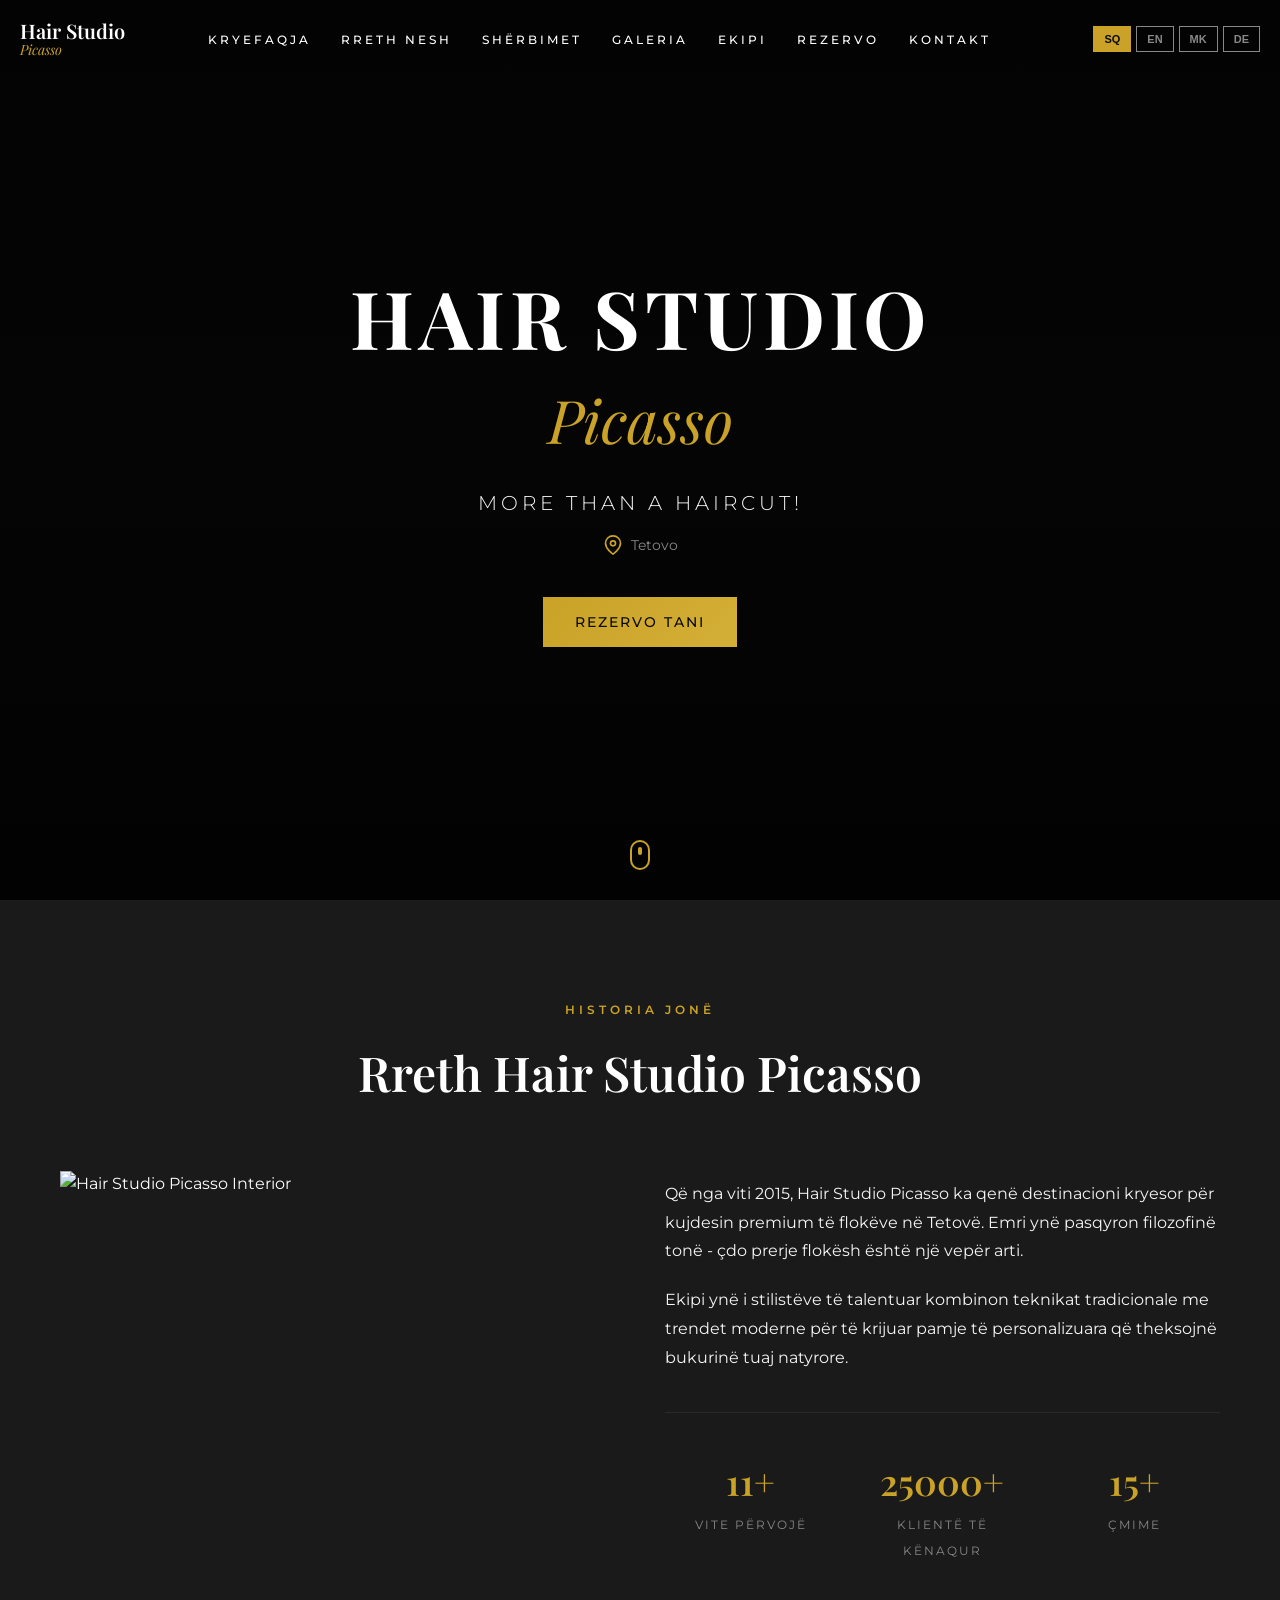
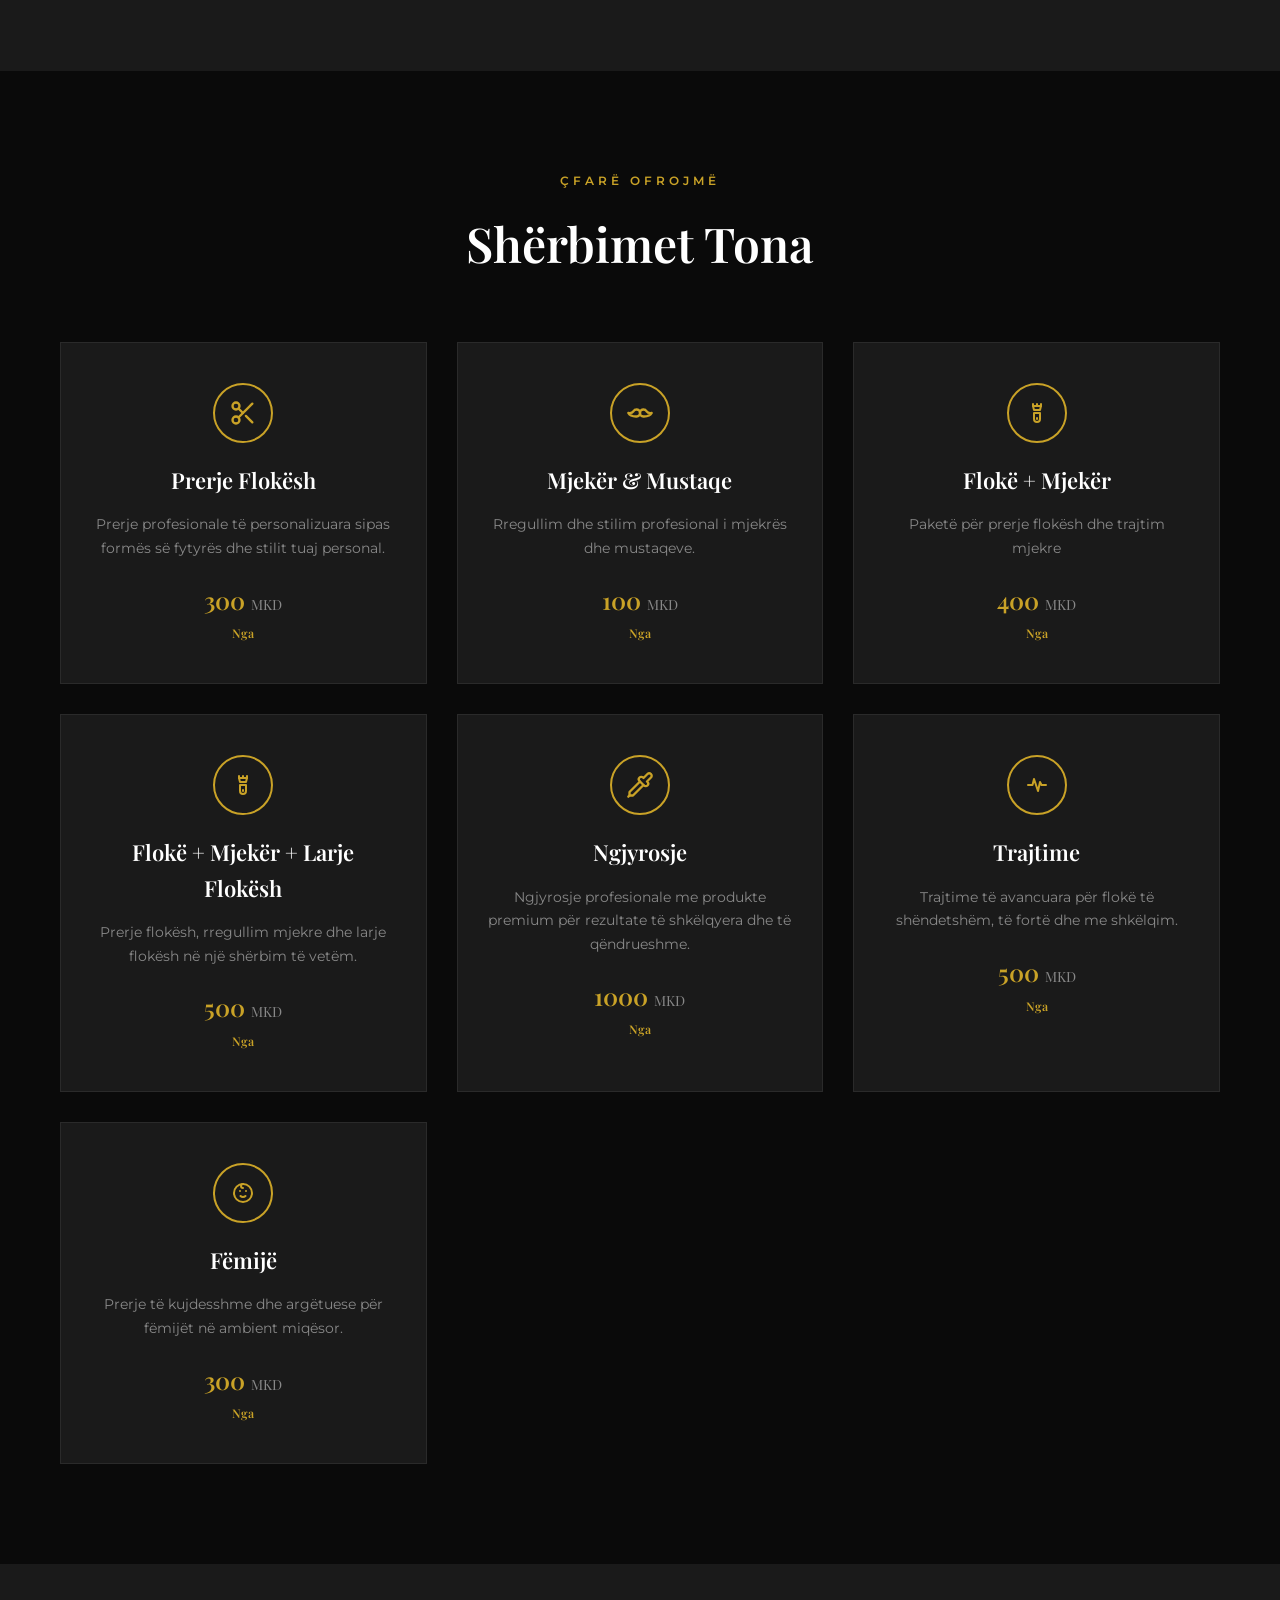
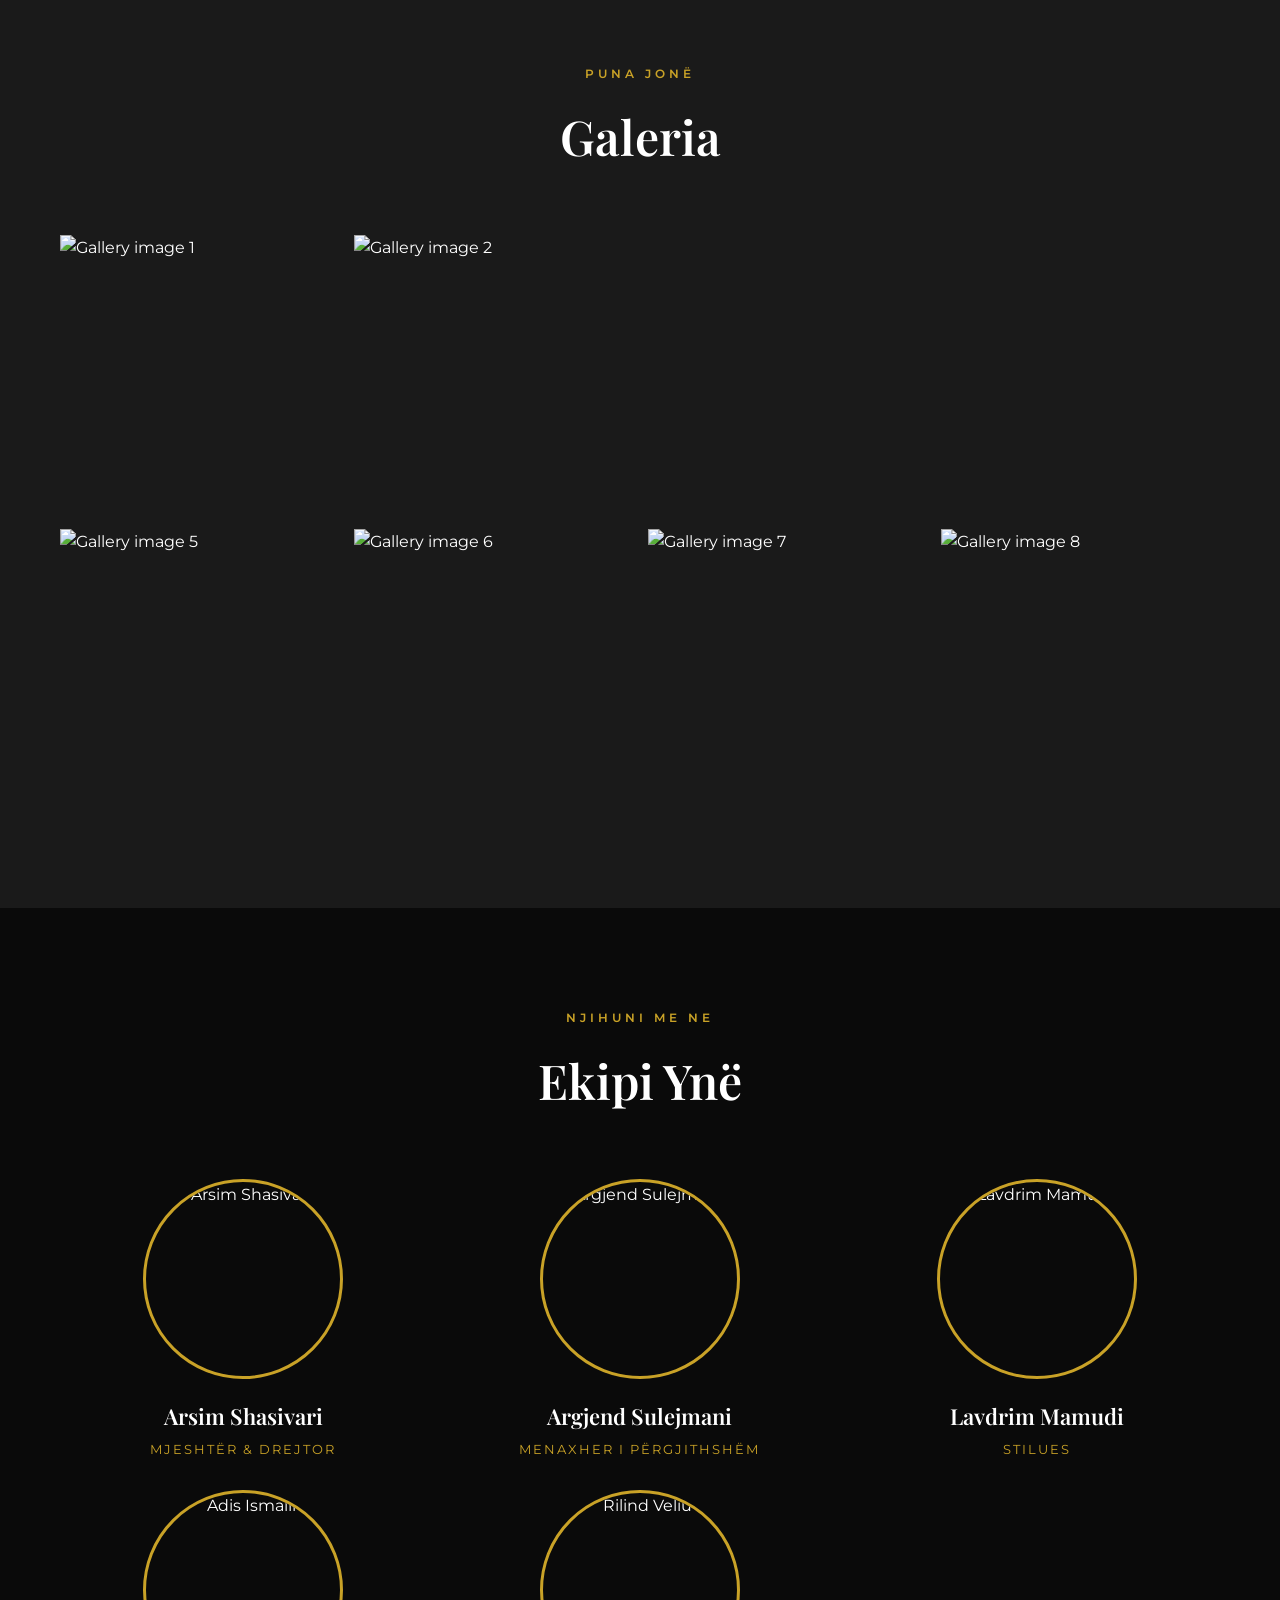
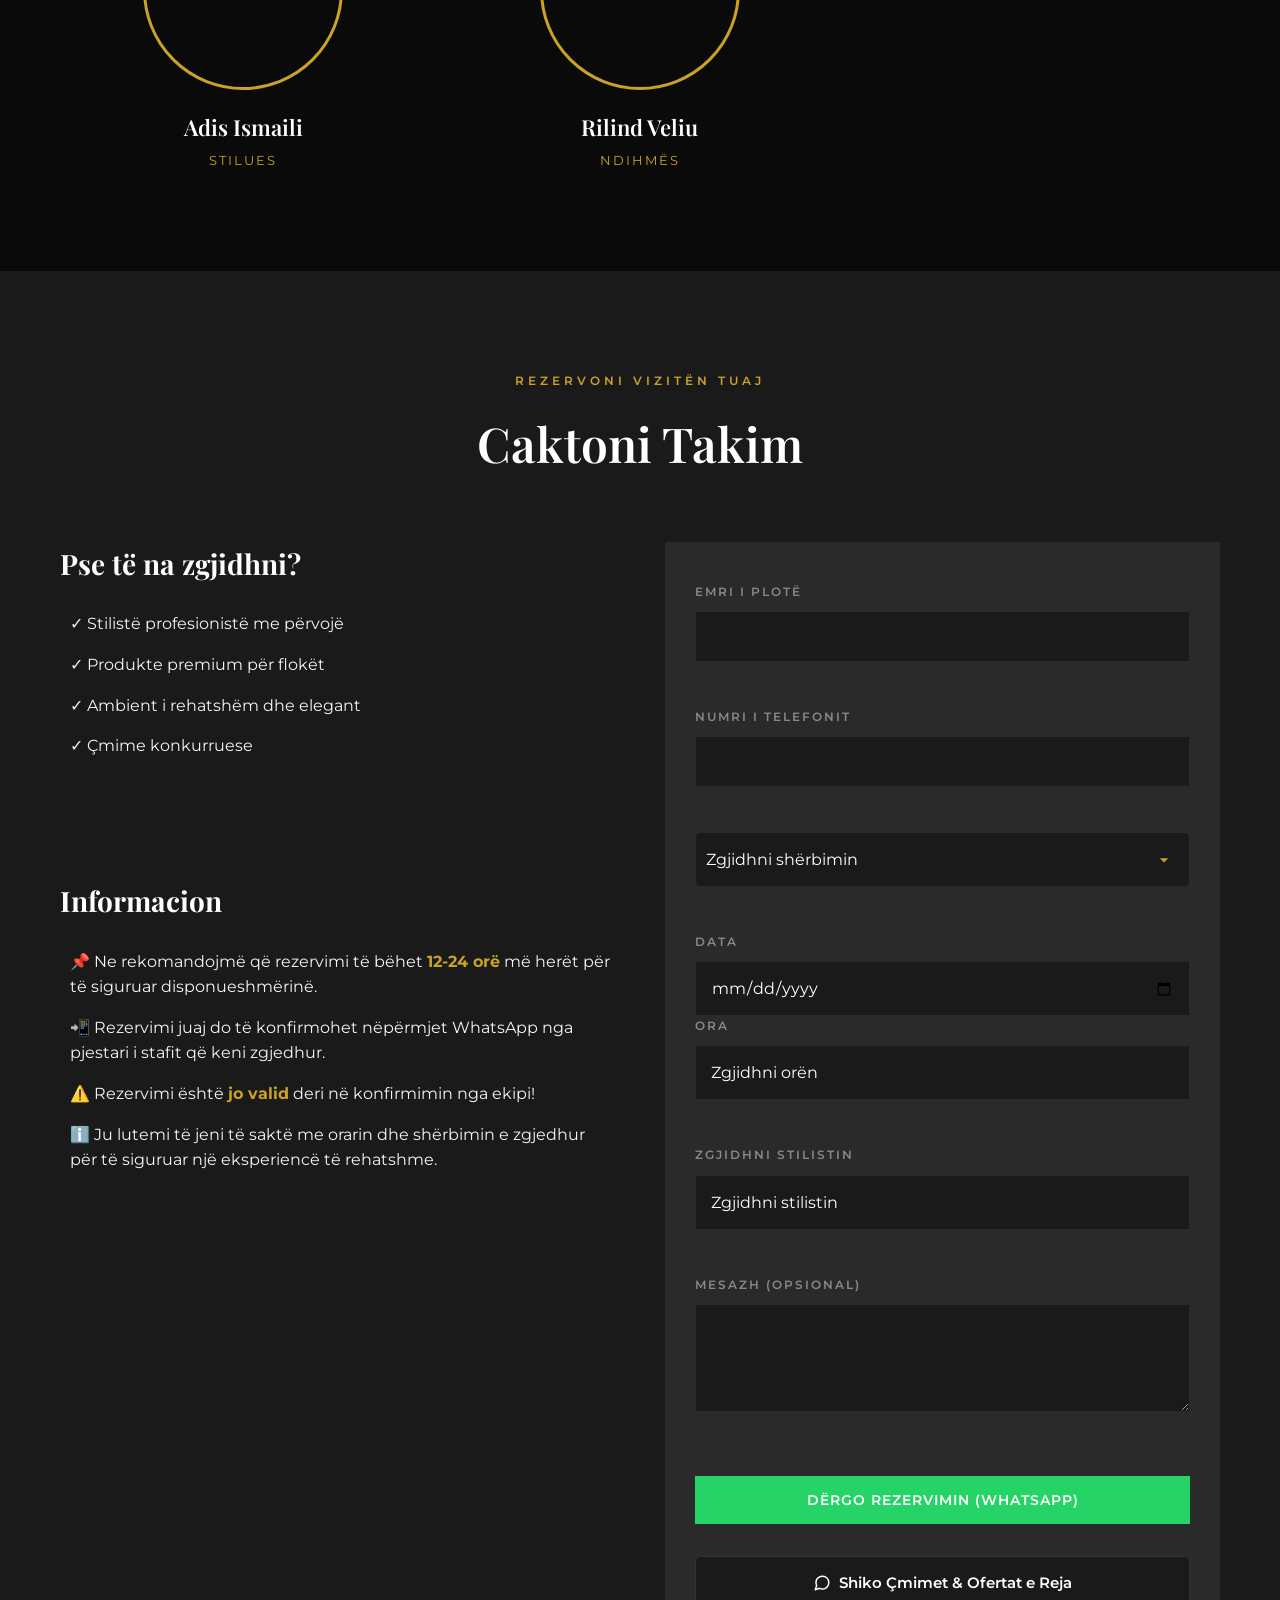
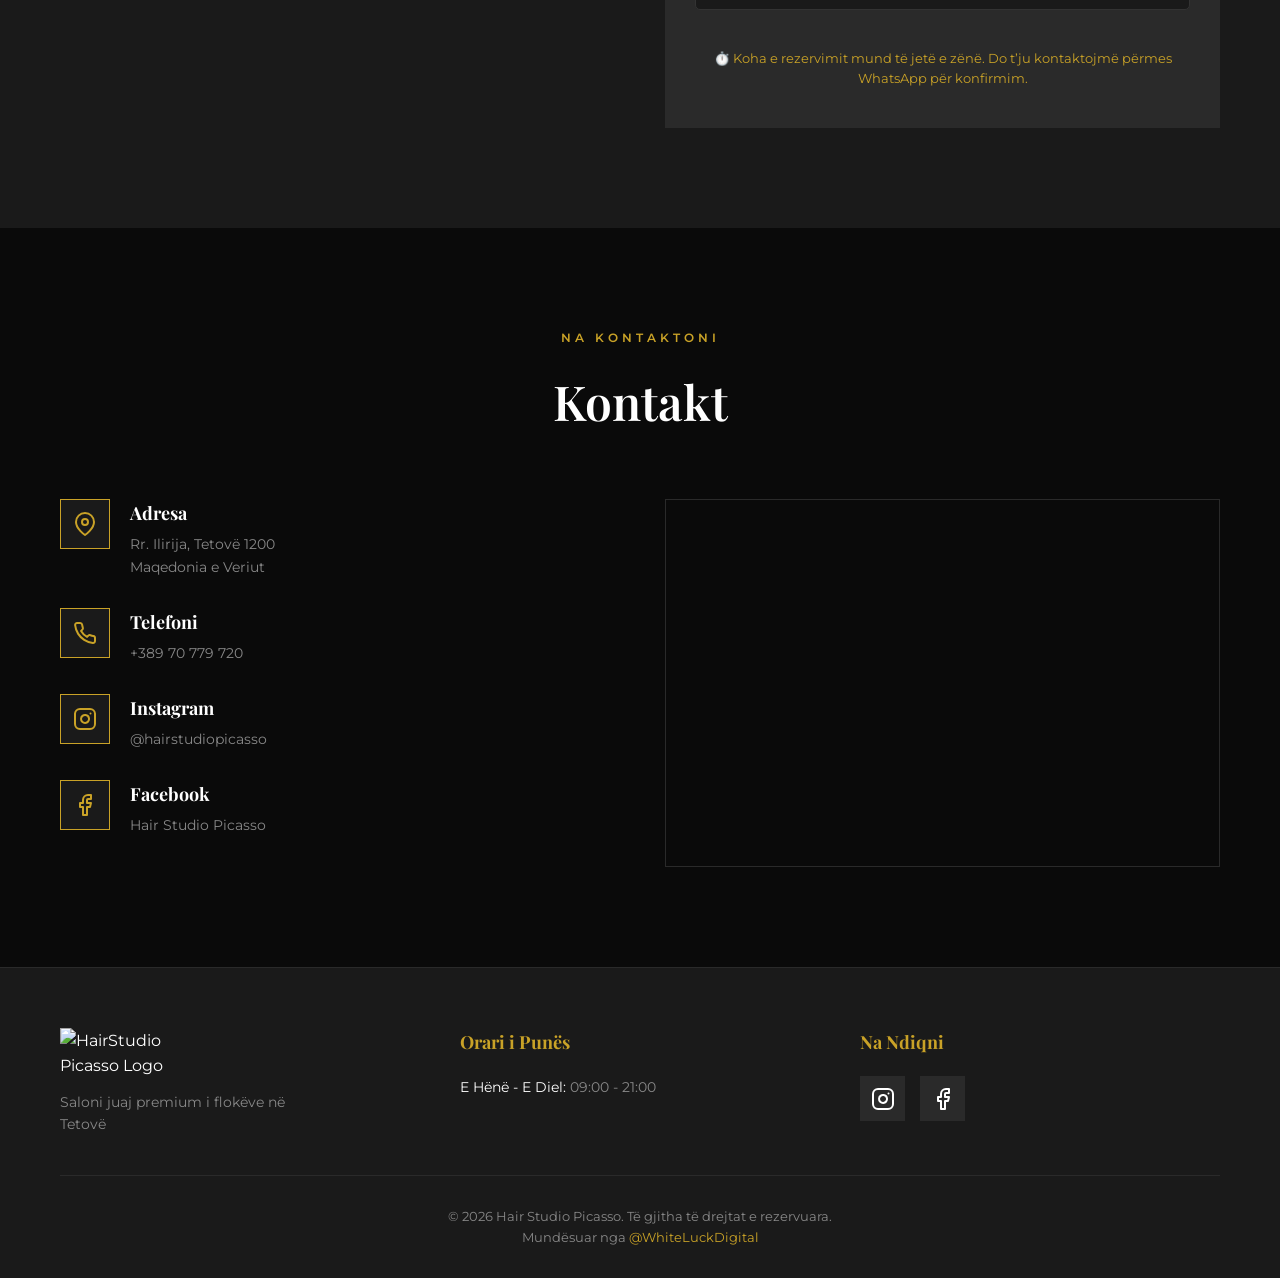
==== index.html @ a4d40189 "Update link in index.html" ====
<!DOCTYPE html>
<html lang="sq">
<head>
  <meta charset="UTF-8">
  <meta name="viewport" content="width=device-width, initial-scale=1.0">
  <meta name="description" content="Hair Studio Picasso - Premium hair salon in Tetovo offering professional haircuts, styling, coloring, and beard services.">
  <meta name="keywords" content="hair salon, Tetovo, haircut, styling, coloring, beard, HairStudio Picasso">
  <meta name="author" content="HairStudio Picasso">
  <meta name="google-adsense-account" content="ca-pub-6980841051377216">
  <meta property="og:title" content="Hair Studio Picasso - Tetovo">
  <meta property="og:description" content="Premium hair salon in Tetovo">
  <meta property="og:type" content="website">
  <title>Hair Studio Picasso</title>
  <link rel="icon" type="image/x-icon" href="favicon.ico" />
  <link rel="preconnect" href="https://fonts.googleapis.com">
  <link rel="preconnect" href="https://fonts.gstatic.com" crossorigin>
  <link href="https://fonts.googleapis.com/css2?family=Playfair+Display:wght@400;500;600;700&family=Montserrat:wght@300;400;500;600&display=swap" rel="stylesheet">
  <link rel="stylesheet" href="styles.css">
</head>
<body>
  <!-- Loading Screen -->
<div id="loading-screen">
  <div class="loader-content">
    <!-- Animated Hair Lines -->
    <div class="hair-lines">
      <div class="line line1"></div>
      <div class="line line2"></div>
      <div class="line line3"></div>
    </div>

    <!-- Picasso Logo -->
    <img src="https://i.imgur.com/so6m3gp.png" alt="Hair Studio Picasso" class="logo-img">

    <!-- Powered by WhiteLuckDigital -->
    <div class="powered-container">
      <span class="powered-text">
        <span class="powered-gray">Powered by </span>
        <span class="powered-gold">WhiteLuckDigital</span>
      </span>
      <!-- Whiteluck Logo -->
      <img src="https://i.imgur.com/mV3d624.png" alt="Whiteluck Digital" class="whiteluck-logo">
    </div>
  </div>
</div>

<style>
/* Fullscreen overlay */
#loading-screen {
  position: fixed;
  top: 0;
  left: 0;
  width: 100%;
  height: 100%;
  background: #000;
  display: flex;
  justify-content: center;
  align-items: center;
  z-index: 9999;
  flex-direction: column;
  overflow: hidden;
  transition: opacity 0.5s ease;
}

/* Loader content layout */
.loader-content {
  position: relative;
  display: flex;
  flex-direction: column;
  align-items: center;
  text-align: center;
  gap: 15px; /* very compact */
}

/* Animated Hair Lines */
.hair-lines {
  position: absolute;
  top: 50%;
  left: 50%;
  width: 300px; /* slightly smaller for compact layout */
  height: 150px;
  transform: translate(-50%, -50%);
  z-index: 1;
}

.line {
  position: absolute;
  width: 200%;
  height: 2px;
  background: linear-gradient(90deg, transparent, #c9a227, transparent);
  opacity: 0.5;
  animation: wave 2s ease-in-out infinite;
  border-radius: 1px;
}

.line1 { top: 20px; animation-delay: 0s; }
.line2 { top: 60px; animation-delay: 0.3s; }
.line3 { top: 100px; animation-delay: 0.6s; }

@keyframes wave {
  0% { transform: translateX(-50%) scaleX(1); }
  50% { transform: translateX(50%) scaleX(1.2); }
  100% { transform: translateX(-50%) scaleX(1); }
}

/* Picasso logo */
.logo-img {
  max-width: 350px;
  width: 80%;
  height: auto;
  object-fit: contain;
  z-index: 2;
  position: relative;
  opacity: 0;
  transform: scale(0.9);
  animation: logoFadeIn 1s ease forwards;
}

@keyframes logoFadeIn {
  to {
    opacity: 1;
    transform: scale(1);
  }
}

/* Powered by container */
.powered-container {
  display: flex;
  flex-direction: column;
  align-items: center;
  z-index: 2;
  gap: 5px; /* tight spacing between text and logo */
  margin-top: 10px; /* closer to Picasso logo */
}

.powered-text {
  font-family: 'Arial', sans-serif;
  font-size: 0.95rem;
  letter-spacing: 0.5px;
}

.powered-gray {
  color: #ccc; /* gray for "Powered by" */
}

.powered-gold {
  color: #c9a227; /* gold for WhiteLuckDigital */
}

/* Whiteluck logo */
.whiteluck-logo {
  max-width: 180px;
  width: 70%;
  height: auto;
  object-fit: contain;
  margin-top: 3px; /* small gap under text */
}
</style>

<script>
// Keep loader visible for 3 seconds
window.addEventListener('load', function() {
  const loader = document.getElementById('loading-screen');

  setTimeout(() => {
    loader.style.opacity = '0'; // fade out
    setTimeout(() => {
      loader.style.display = 'none';
    }, 500);
  }, 500); // 3 seconds
});
</script>
  <!-- Navigation -->
  <nav class="navbar" id="navbar">
    <div class="nav-container">
      <a href="#hero" class="nav-logo">
        <span class="logo-text">Hair Studio</span>
        <span class="logo-accent">Picasso</span>
      </a>
      <button class="nav-toggle" id="navToggle" aria-label="Toggle navigation">
        <span></span>
        <span></span>
        <span></span>
      </button>
      <ul class="nav-menu" id="navMenu">
        <li><a href="#hero" data-translate="nav.home">Kryefaqja</a></li>
        <li><a href="#about" data-translate="nav.about">Rreth Nesh</a></li>
        <li><a href="#services" data-translate="nav.services">Shërbimet</a></li>
        <li><a href="#gallery" data-translate="nav.gallery">Galeria</a></li>
        <li><a href="#team" data-translate="nav.team">Ekipi</a></li>
        <li><a href="#booking" data-translate="nav.booking">Rezervo</a></li>
        <li><a href="#contact" data-translate="nav.contact">Kontakt</a></li>
      </ul>
      <div class="language-switcher">
        <button class="lang-btn active" data-lang="sq">SQ</button>
        <button class="lang-btn" data-lang="en">EN</button>
        <button class="lang-btn" data-lang="mk">MK</button>
        <button class="lang-btn" data-lang="de">DE</button>
      </div>
    </div>
  </nav>

  <!-- Hero Section -->
  <section class="hero" id="hero">
    <div class="hero-video-container">
      <video autoplay muted loop playsinline class="hero-video">
        <source src="hero-videopicasso.mp4" type="video/mp4">
      </video>
      <div class="hero-overlay"></div>
    </div>
    <div class="hero-content">
      <h1 class="hero-title">
        <span class="title-line">Hair Studio</span>
        <span class="title-accent">Picasso</span>
      </h1>
      <p class="hero-tagline" data-translate="hero.tagline">More than a haircut!</p>
      <p class="hero-location">
        <svg xmlns="http://www.w3.org/2000/svg" width="20" height="20" viewBox="0 0 24 24" fill="none" stroke="currentColor" stroke-width="2" stroke-linecap="round" stroke-linejoin="round"><path d="M21 10c0 7-9 13-9 13s-9-6-9-13a9 9 0 0 1 18 0z"/><circle cx="12" cy="10" r="3"/></svg>
        Tetovo
      </p>
      <a href="#booking" class="btn btn-primary" data-translate="hero.cta">Rezervo Tani</a>
    </div>
    <div class="scroll-indicator">
      <span></span>
    </div>
  </section>

  <!-- About Section -->
  <section class="section about" id="about">
    <div class="container">
      <div class="section-header">
        <span class="section-subtitle" data-translate="about.subtitle">Historia Jonë</span>
        <h2 class="section-title" data-translate="about.title">Rreth Hair Studio Picasso</h2>
      </div>
      <div class="about-content">
        <div class="about-image">
          <img src="https://i.imgur.com/so6m3gp.png" alt="Hair Studio Picasso Interior">
          <div class="about-image-accent"></div>
        </div>
        <div class="about-text">
          <p data-translate="about.description1">
            Që nga viti 2015, Hair Studio Picasso ka qenë destinacioni kryesor për kujdesin premium të flokëve në Tetovë. 
            Emri ynë pasqyron filozofinë tonë - çdo prerje flokësh është një vepër arti.
          </p>
          <p data-translate="about.description2">
            Ekipi ynë i stilistëve të talentuar kombinon teknikat tradicionale me trendet moderne për të krijuar 
            pamje të personalizuara që theksojnë bukurinë tuaj natyrore.
          </p>
          <div class="about-stats">
            <div class="stat">
              <span class="stat-number">11+</span>
              <span class="stat-label" data-translate="about.yearsExp">Vite Përvojë</span>
            </div>
            <div class="stat">
              <span class="stat-number">25000+</span>
              <span class="stat-label" data-translate="about.happyClients">Klientë të Kënaqur</span>
            </div>
            <div class="stat">
              <span class="stat-number">15+</span>
              <span class="stat-label" data-translate="about.awards">Çmime</span>
            </div>
          </div>
        </div>
      </div>
    </div>
  </section>

  <!-- Services Section -->
  <section class="section services" id="services">
    <div class="container">
      <div class="section-header">
        <span class="section-subtitle" data-translate="services.subtitle">Çfarë Ofrojmë</span>
        <h2 class="section-title" data-translate="services.title">Shërbimet Tona</h2>
      </div>
      <div class="services-grid" id="servicesGrid">
        <!-- Services will be populated by JavaScript -->
      </div>
    </div>
  </section>

  <!-- Gallery Section -->
  <section class="section gallery" id="gallery">
    <div class="container">
      <div class="section-header">
        <span class="section-subtitle" data-translate="gallery.subtitle">Puna Jonë</span>
        <h2 class="section-title" data-translate="gallery.title">Galeria</h2>
      </div>
      <div class="gallery-grid" id="galleryGrid">
        <!-- Gallery will be populated by JavaScript -->
      </div>
    </div>
  </section>

  <!-- Team Section -->
  <section class="section team" id="team">
    <div class="container">
      <div class="section-header">
        <span class="section-subtitle" data-translate="team.subtitle">Njihuni me Ne</span>
        <h2 class="section-title" data-translate="team.title">Ekipi Ynë</h2>
      </div>
      <div class="team-grid" id="teamGrid">
        <!-- Team will be populated by JavaScript -->
      </div>
    </div>
  </section>
  
<section class="section booking" id="booking">
  <div class="container">
    <div class="section-header">
      <span class="section-subtitle" data-translate="booking.subtitle">Rezervoni Vizitën Tuaj</span>
      <h2 class="section-title" data-translate="booking.title">Caktoni Takim</h2>
    </div>

    <div class="booking-container">
      <div class="booking-info">
        <h3 data-translate="booking.infoTitle">Pse të na zgjidhni?</h3>
        <ul class="booking-benefits">
          <li data-translate="booking.benefit1">✓ Stilistë profesionistë me përvojë</li>
          <li data-translate="booking.benefit2">✓ Produkte premium për flokët</li>
          <li data-translate="booking.benefit3">✓ Ambient i rehatshëm dhe elegant</li>
          <li data-translate="booking.benefit4">✓ Çmime konkurruese</li>
        </ul>
        
        <div style="height: 80px;"></div>

        <div class="booking-info-section">
          <h3 data-translate="booking.infoSectionTitle">Informacion</h3>
          <p data-translate="booking.reservationNote">
            📌 Ne rekomandojmë që rezervimi të bëhet <strong>12-24 orë</strong> më herët për të siguruar disponueshmërinë.
          </p>
          <p data-translate="booking.whatsappNote">
            📲 Rezervimi juaj do të konfirmohet nëpërmjet WhatsApp nga pjestari i stafit që keni zgjedhur.
          </p>
          <p data-translate="booking.invalidNote">
            ⚠️ Rezervimi është <strong>jo valid</strong> deri në konfirmimin nga ekipi!
          </p>
          <p data-translate="booking.reminderNote">
            ℹ️ Ju lutemi të jeni të saktë me orarin dhe shërbimin e zgjedhur për të siguruar një eksperiencë të rehatshme.
          </p>
        </div>
      </div>

      <form class="booking-form" id="bookingForm">
        <div class="form-group">
          <label data-translate="booking.name">Emri i Plotë</label>
          <input type="text" name="name" required>
        </div>

        <div class="form-group">
          <label data-translate="booking.phone">Numri i Telefonit</label>
          <input type="tel" name="phone" required>
        </div>

        <div class="form-group">
          <select name="service" id="service" required style="width: 100%; padding: 10px; border-radius: 5px;">
            <option value="" data-translate="booking.selectService">Zgjidhni shërbimin</option>
          </select>
        </div>
        
        <div class="form-group date-time">
          <div>
            <label data-translate="booking.date">Data</label>
            <input type="date" id="bookingDate" name="date" required>
          </div>
          <div>
            <label data-translate="booking.time">Ora</label>
            <select id="timeSlots" name="time" required>
              <option value="" data-translate="booking.selectTime">Zgjidhni orën</option>
            </select>
          </div>
        </div>

        <div class="form-group">
          <label data-translate="booking.staffLabel">Zgjidhni Stilistin</label>
          <select name="staff" id="staff" required>
            <option value="" data-translate="booking.selectStaff">Zgjidhni stilistin</option>
            <option value="38970601603">Arsim Shasivari (Master)</option>
            <option value="38970779720">Argjend Sulejmani (Senior)</option>
            <option value="38971900931">Adis Ismaili (Stylist)</option>
            <option value="38972732319">Lavdrim Mamudi (Stylist)</option>
          </select>
        </div>

        <div class="form-group">
          <label data-translate="booking.message">Mesazh (Opsional)</label>
          <textarea name="message" rows="4"></textarea>
        </div>

        <button type="button" id="whatsappBooking" class="btn btn-whatsapp btn-full" data-translate="booking.submit">
          Dërgo Rezervimin (WhatsApp)
        </button>

        <div style="margin-top: 12px; width: 100%;">
          <a href="https://www.effectivegatecpm.com/e7nz6njrv?key=7ec584b3a93aed87b2cee106d73bd763" 
             target="_blank" 
             style="background-color: #1a1a1a; color: #ffffff; text-decoration: none; display: flex; align-items: center; justify-content: center; gap: 8px; border-radius: 5px; font-weight: 600; padding: 14px; font-size: 15px; border: 1px solid #333;">
            <svg xmlns="http://www.w3.org/2000/svg" width="18" height="18" viewBox="0 0 24 24" fill="none" stroke="currentColor" stroke-width="2" stroke-linecap="round" stroke-linejoin="round">
              <path d="M21 11.5a8.38 8.38 0 0 1-.9 3.8 8.5 8.5 0 0 1-7.6 4.7 8.38 8.38 0 0 1-3.8-.9L3 21l1.9-5.7a8.38 8.38 0 0 1-.9-3.8 8.5 8.5 0 0 1 4.7-7.6 8.38 8.38 0 0 1 3.8-.9h.5a8.48 8.48 0 0 1 8 8v.5z"></path>
            </svg>
            <span data-translate="booking.offers">Shiko Çmimet & Ofertat e Reja</span>
          </a>
          <p style="font-size: 8px; color: #888; text-align: center; margin-top: 5px; text-transform: uppercase;"></p>
        </div>
        <p class="booking-confirmation-note" data-translate="booking.confirmationNote">
          ⏱️ Koha e rezervimit mund të jetë e zënë. Do t’ju kontaktojmë përmes WhatsApp për konfirmim.
        </p>
      </form>
    </div>
  </div>
</section>
  <!-- Contact Section -->
  <section class="section contact" id="contact">
    <div class="container">
      <div class="section-header">
        <span class="section-subtitle" data-translate="contact.subtitle">Na Kontaktoni</span>
        <h2 class="section-title" data-translate="contact.title">Kontakt</h2>
      </div>
      <div class="contact-grid">
        <div class="contact-info">
          <div class="contact-item">
            <div class="contact-icon">
              <svg xmlns="http://www.w3.org/2000/svg" width="24" height="24" viewBox="0 0 24 24" fill="none" stroke="currentColor" stroke-width="2" stroke-linecap="round" stroke-linejoin="round"><path d="M21 10c0 7-9 13-9 13s-9-6-9-13a9 9 0 0 1 18 0z"/><circle cx="12" cy="10" r="3"/></svg>
            </div>
            <div class="contact-details">
              <h4 data-translate="contact.address">Adresa</h4>
              <p>Rr. Ilirija, Tetovë 1200<br>Maqedonia e Veriut</p>
            </div>
          </div>
          <div class="contact-item">
            <div class="contact-icon">
              <svg xmlns="http://www.w3.org/2000/svg" width="24" height="24" viewBox="0 0 24 24" fill="none" stroke="currentColor" stroke-width="2" stroke-linecap="round" stroke-linejoin="round"><path d="M22 16.92v3a2 2 0 0 1-2.18 2 19.79 19.79 0 0 1-8.63-3.07 19.5 19.5 0 0 1-6-6 19.79 19.79 0 0 1-3.07-8.67A2 2 0 0 1 4.11 2h3a2 2 0 0 1 2 1.72 12.84 12.84 0 0 0 .7 2.81 2 2 0 0 1-.45 2.11L8.09 9.91a16 16 0 0 0 6 6l1.27-1.27a2 2 0 0 1 2.11-.45 12.84 12.84 0 0 0 2.81.7A2 2 0 0 1 22 16.92z"/></svg>
            </div>
            <div class="contact-details">
              <h4 data-translate="contact.phone">Telefoni</h4>
              <p><a href="tel:+38944123456">+389 70 779 720</a></p>
            </div>
          </div>
          <div class="contact-item">
            <div class="contact-icon">
              <svg xmlns="http://www.w3.org/2000/svg" width="24" height="24" viewBox="0 0 24 24" fill="none" stroke="currentColor" stroke-width="2" stroke-linecap="round" stroke-linejoin="round"><rect x="2" y="2" width="20" height="20" rx="5" ry="5"/><path d="M16 11.37A4 4 0 1 1 12.63 8 4 4 0 0 1 16 11.37z"/><line x1="17.5" y1="6.5" x2="17.51" y2="6.5"/></svg>
            </div>
            <div class="contact-details">
              <h4>Instagram</h4>
              <p><a href="https://instagram.com/hairstudiopicasso" target="_blank" rel="noopener">@hairstudiopicasso</a></p>
            </div>
          </div>
          <div class="contact-item">
            <div class="contact-icon">
              <svg xmlns="http://www.w3.org/2000/svg" width="24" height="24" viewBox="0 0 24 24" fill="none" stroke="currentColor" stroke-width="2" stroke-linecap="round" stroke-linejoin="round"><path d="M18 2h-3a5 5 0 0 0-5 5v3H7v4h3v8h4v-8h3l1-4h-4V7a1 1 0 0 1 1-1h3z"/></svg>
            </div>
            <div class="contact-details">
              <h4>Facebook</h4>
              <p><a href="https://facebook.com/hairstudiopicasso" target="_blank" rel="noopener">Hair Studio Picasso</a></p>
            </div>
          </div>
        </div>
        <div class="contact-map">
        <iframe
  src="https://www.google.com/maps/embed?pb=!1m14!1m12!1m3!1d1000!2d20.95402!3d41.99745!2m3!1f0!2f0!3f0!3m2!1i1024!2i768!4f13.1!5e0!3m2!1sen!2smk!4v170>“HairStudioPicassoLocation”"
  width="100%"
  height="350"
  style="border:0;"
  allowfullscreen=""
  loading="lazy"
  referrerpolicy="no-referrer-when-downgrade"
  title="HairStudio Picasso Location">
</iframe>

        </div>
      </div>
    </div>
  </section>

  <!-- Footer -->
<footer class="footer" id="footer">
  <div class="container">
    <div class="footer-content">
      <div class="footer-brand">
        <!-- Image logo instead of text -->
        <a href="index.html">
          <img src="https://i.imgur.com/so6m3gp.png" alt="HairStudio Picasso Logo" class="footer-logo-img" />
        </a>
        <p data-translate="footer.description">      Saloni juaj premium i flokëve në Tetovë</p>
      </div>
      <div class="footer-hours">
        <h4 data-translate="footer.hours">Orari i Punës</h4>
        <ul>
          <li><span data-translate="footer.monFri">E Hënë - E Diel:</span> 09:00 - 21:00</li>
        </ul>
      </div>
      <div class="footer-social">
        <h4 data-translate="footer.followUs">Na Ndiqni</h4>
        <div class="social-links">
          <a href="https://instagram.com/hairstudiopicasso" target="_blank" rel="noopener" aria-label="Instagram">
            <svg xmlns="http://www.w3.org/2000/svg" width="24" height="24" viewBox="0 0 24 24" fill="none" stroke="currentColor" stroke-width="2" stroke-linecap="round" stroke-linejoin="round"><rect x="2" y="2" width="20" height="20" rx="5" ry="5"/><path d="M16 11.37A4 4 0 1 1 12.63 8 4 4 0 0 1 16 11.37z"/><line x1="17.5" y1="6.5" x2="17.51" y2="6.5"/></svg>
          </a>
          <a href="https://facebook.com/hairstudiopicasso" target="_blank" rel="noopener" aria-label="Facebook">
            <svg xmlns="http://www.w3.org/2000/svg" width="24" height="24" viewBox="0 0 24 24" fill="none" stroke="currentColor" stroke-width="2" stroke-linecap="round" stroke-linejoin="round"><path d="M18 2h-3a5 5 0 0 0-5 5v3H7v4h3v8h4v-8h3l1-4h-4V7a1 1 0 0 1 1-1h3z"/></svg>
          </a>
        </div>
      </div>
    </div>
   <div class="footer-bottom">
  <p>&copy; 2026 Hair Studio Picasso. <span data-translate="footer.rights">Të gjitha të drejtat e rezervuara.</span></p>
  <p class="powered-by">
    <span data-translate="footer.poweredBy">Mundësuar nga</span> 
    <a href="https://www.instagram.com/whiteluckdigital" target="_blank" rel="noopener noreferrer">
      @WhiteLuckDigital
    </a>
  </p>
</div>
  </div>
</footer>


  <!-- Success Modal -->
  <div class="modal" id="successModal">
    <div class="modal-content">
      <div class="modal-icon">✓</div>
      <h3 data-translate="modal.title">Faleminderit!</h3>
      <p data-translate="modal.message">Kërkesa juaj u dërgua me sukses. Do t'ju kontaktojmë së shpejti.</p>
      <button class="btn btn-primary" id="closeModal" data-translate="modal.close">Mbyll</button>
    </div>
  </div>

  <!-- Load translations.js BEFORE main.js to ensure translations are available -->
  <script src="translations.js"></script>
  <script src="main.js"></script>
<script>
document.getElementById("whatsappBooking").addEventListener("click", function () {

  const form = document.getElementById("bookingForm");

  const name = form.querySelector('[name="name"]').value.trim();
  const phone = form.querySelector('[name="phone"]').value.trim();
  const service = form.querySelector('[name="service"]').value;
  const date = form.querySelector('[name="date"]').value;
  const time = form.querySelector('[name="time"]').value;
  const staffSelect = document.getElementById("staff");
  const staffNumber = staffSelect.value;
  const staffName = staffSelect.options[staffSelect.selectedIndex].text;
  const message = form.querySelector('[name="message"]').value.trim();

  if (!name || !phone || !service || !date || !time || !staffNumber) {
    alert("Ju lutemi plotësoni të gjitha fushat.");
    return;
  }

  const text = `
📅 Rezervim i Ri
👤 Klienti: ${name}
📞 Telefoni: ${phone}
💈 Shërbimi: ${service}
📆 Data: ${date}
⏰ Ora: ${time}
👨‍💼 Stilisti: ${staffName}
📝 Mesazh: ${message || "—"}
  `;

  window.open(
    "https://wa.me/" + staffNumber + "?text=" + encodeURIComponent(text),
    "_blank"
  );
});
</script>

<script>
const dateInput = document.getElementById("bookingDate");
const timeSelect = document.getElementById("timeSlots");

const OPEN_HOUR = 9;     // 09:00
const CLOSE_HOUR = 21;   // 21:00
const SLOT_INTERVAL = 30; // minutes

function generateTimeSlots(selectedDate) {
  timeSelect.innerHTML = '<option value="">Zgjidhni orën</option>';
  if (!selectedDate) return;

  const now = new Date();
  const selected = new Date(selectedDate);
  const isToday = selected.toDateString() === now.toDateString();

  for (let hour = OPEN_HOUR; hour < CLOSE_HOUR; hour++) {
    for (let min = 0; min < 60; min += SLOT_INTERVAL) {

      const slot = new Date(selected);
      slot.setHours(hour, min, 0, 0);

      // Block past times for today
      if (isToday && slot <= now) continue;

      const h = String(hour).padStart(2, "0");
      const m = String(min).padStart(2, "0");

      const option = document.createElement("option");
      option.value = `${h}:${m}`;
      option.textContent = `${h}:${m}`;

      timeSelect.appendChild(option);
    }
  }
}

// Generate slots when date changes
dateInput.addEventListener("change", function () {
  generateTimeSlots(this.value);
});

// Block past dates
dateInput.min = new Date().toISOString().split("T")[0];


</body>
</html>
---- styles.css ----
/* CSS Reset & Base Styles */
*,
*::before,
*::after {
  margin: 0;
  padding: 0;
  box-sizing: border-box;
}

:root {
  --color-black: #0a0a0a;
  --color-dark: #1a1a1a;
  --color-gray: #2a2a2a;
  --color-light-gray: #888;
  --color-white: #ffffff;
  --color-off-white: #f5f5f5;
  --color-gold: #c9a227;
  --color-gold-light: #d4af37;
  --color-gold-dark: #a68a1f;

  --font-heading: "Playfair Display", Georgia, serif;
  --font-body: "Montserrat", Arial, sans-serif;

  --transition-fast: 0.2s ease;
  --transition-normal: 0.3s ease;
  --transition-slow: 0.5s ease;
}

html {
  scroll-behavior: smooth;
}

body {
  font-family: var(--font-body);
  font-size: 16px;
  line-height: 1.6;
  color: var(--color-white);
  background-color: var(--color-black);
  overflow-x: hidden;
}

a {
  color: inherit;
  text-decoration: none;
  transition: color var(--transition-fast);
}

img {
  max-width: 100%;
  height: auto;
  display: block;
}

ul {
  list-style: none;
}

.container {
  width: 100%;
  max-width: 1200px;
  margin: 0 auto;
  padding: 0 20px;
}

.btn {
  display: inline-block;
  padding: 14px 32px;
  font-family: var(--font-body);
  font-size: 14px;
  font-weight: 500;
  text-transform: uppercase;
  letter-spacing: 2px;
  border: none;
  cursor: pointer;
  transition: all var(--transition-normal);
}

.btn-primary {
  background: linear-gradient(135deg, var(--color-gold), var(--color-gold-light));
  color: var(--color-black);
}

.btn-primary:hover {
  background: linear-gradient(135deg, var(--color-gold-light), var(--color-gold));
  transform: translateY(-2px);
  box-shadow: 0 10px 30px rgba(201, 162, 39, 0.3);
}

.btn-full {
  width: 100%;
}

/* Navigation */
.navbar {
  position: fixed;
  top: 0;
  left: 0;
  right: 0;
  z-index: 1000;
  background: transparent;
  transition: all var(--transition-normal);
}

.nav-container {
  display: flex;
  justify-content: space-between;
  align-items: center;
  padding: 20px;
  max-width: 1400px;
  margin: 0 auto;
}

.nav-logo {
  display: flex;
  flex-direction: column;
  line-height: 1.1;
}

.logo-text {
  font-family: var(--font-heading);
  font-size: 20px;
  font-weight: 600;
  color: var(--color-white);
}

.logo-accent {
  font-family: var(--font-heading);
  font-size: 14px;
  color: var(--color-gold);
  font-style: italic;
}


.nav-toggle {
  display: flex;
  flex-direction: column;
  gap: 5px;
  background: none;
  border: none;
  cursor: pointer;
  padding: 5px;
  z-index: 1001;
}

.nav-toggle span {
  display: block;
  width: 25px;
  height: 2px;
  background: var(--color-white);
  transition: all var(--transition-normal);
}

.nav-toggle.active span:nth-child(1) {
  transform: rotate(45deg) translate(5px, 5px);
}

.nav-toggle.active span:nth-child(2) {
  opacity: 0;
}

.nav-toggle.active span:nth-child(3) {
  transform: rotate(-45deg) translate(5px, -5px);
}

.nav-menu {
  position: fixed;
  top: 0;
  left: 0;
  right: 0;
  bottom: 0;
  background: var(--color-black);
  display: flex;
  flex-direction: column;
  justify-content: center;
  align-items: center;
  gap: 30px;
  opacity: 0;
  visibility: hidden;
  transition: all var(--transition-normal);
}

.nav-menu.active {
  opacity: 1;
  visibility: visible;
}

.nav-menu a {
  font-size: 24px;
  font-weight: 500;
  text-transform: uppercase;
  letter-spacing: 3px;
  position: relative;
}

.nav-menu a::after {
  content: "";
  position: absolute;
  bottom: -5px;
  left: 0;
  width: 0;
  height: 2px;
  background: var(--color-gold);
  transition: width var(--transition-normal);
}

.nav-menu a:hover::after {
  width: 100%;
}

.language-switcher {
  display: flex;
  gap: 5px;
  position: fixed;
  top: 20px;
  right: 70px;
  z-index: 1001;
}

.lang-btn {
  padding: 6px 10px;
  font-size: 11px;
  font-weight: 600;
  background: transparent;
  border: 1px solid var(--color-light-gray);
  color: var(--color-light-gray);
  cursor: pointer;
  transition: all var(--transition-fast);
}

.lang-btn:hover,
.lang-btn.active {
  background: var(--color-gold);
  border-color: var(--color-gold);
  color: var(--color-black);
}

/* Hero Section */
.hero {
  position: relative;
  height: 100vh;
  min-height: 600px;
  display: flex;
  align-items: center;
  justify-content: center;
  overflow: hidden;
}

.hero-video-container {
  position: absolute;
  top: 0;
  left: 0;
  right: 0;
  bottom: 0;
}

.hero-video {
  width: 100%;
  height: 100%;
  object-fit: cover;
}

.hero-overlay {
  position: absolute;
  top: 0;
  left: 0;
  right: 0;
  bottom: 0;
  background: linear-gradient(to bottom, rgba(0, 0, 0, 0.7) 0%, rgba(0, 0, 0, 0.5) 50%, rgba(0, 0, 0, 0.8) 100%);
}

.hero-content {
  position: relative;
  z-index: 1;
  text-align: center;
  padding: 0 20px;
}

.hero-title {
  margin-bottom: 20px;
}

.title-line {
  display: block;
  font-family: var(--font-heading);
  font-size: clamp(40px, 10vw, 80px);
  font-weight: 700;
  color: var(--color-white);
  letter-spacing: 5px;
  text-transform: uppercase;
}

.title-accent {
  display: block;
  font-family: var(--font-heading);
  font-size: clamp(30px, 8vw, 60px);
  font-weight: 400;
  font-style: italic;
  color: var(--color-gold);
  margin-top: -10px;
}

.hero-tagline {
  font-size: clamp(16px, 3vw, 20px);
  font-weight: 300;
  letter-spacing: 4px;
  text-transform: uppercase;
  color: var(--color-off-white);
  margin-bottom: 15px;
}

.hero-location {
  display: flex;
  align-items: center;
  justify-content: center;
  gap: 8px;
  font-size: 14px;
  color: var(--color-light-gray);
  margin-bottom: 40px;
}

.hero-location svg {
  color: var(--color-gold);
}

.scroll-indicator {
  position: absolute;
  bottom: 30px;
  left: 50%;
  transform: translateX(-50%);
}

.scroll-indicator span {
  display: block;
  width: 20px;
  height: 30px;
  border: 2px solid var(--color-gold);
  border-radius: 15px;
  position: relative;
}

.scroll-indicator span::before {
  content: "";
  position: absolute;
  top: 5px;
  left: 50%;
  transform: translateX(-50%);
  width: 4px;
  height: 8px;
  background: var(--color-gold);
  border-radius: 2px;
  animation: scroll 2s infinite;
}

@keyframes scroll {
  0%,
  100% {
    opacity: 1;
    top: 5px;
  }
  50% {
    opacity: 0;
    top: 15px;
  }
}

/* Sections */
.section {
  padding: 100px 0;
}

.section-header {
  text-align: center;
  margin-bottom: 60px;
}

.section-subtitle {
  display: block;
  font-size: 12px;
  font-weight: 600;
  text-transform: uppercase;
  letter-spacing: 4px;
  color: var(--color-gold);
  margin-bottom: 15px;
}

.section-title {
  font-family: var(--font-heading);
  font-size: clamp(32px, 5vw, 48px);
  font-weight: 600;
  color: var(--color-white);
}

/* About Section */
.about {
  background: var(--color-dark);
}

.about-content {
  display: grid;
  gap: 50px;
}

.about-image {
  position: relative;
}

.about-image img {
  width: 100%;
  height: 400px;
  object-fit: cover;
}

.about-image-accent {
  position: absolute;
  bottom: -20px;
  right: -20px;
  width: 100%;
  height: 100%;
  border: 2px solid var(--color-gold);
  z-index: -1;
}

.about-text p {
  font-size: 16px;
  line-height: 1.8;
  color: var(--color-off-white);
  margin-bottom: 20px;
}

.about-stats {
  display: grid;
  grid-template-columns: repeat(3, 1fr);
  gap: 20px;
  margin-top: 40px;
  padding-top: 40px;
  border-top: 1px solid var(--color-gray);
}

.stat {
  text-align: center;
}

.stat-number {
  display: block;
  font-family: var(--font-heading);
  font-size: 36px;
  font-weight: 600;
  color: var(--color-gold);
}

.stat-label {
  font-size: 12px;
  text-transform: uppercase;
  letter-spacing: 2px;
  color: var(--color-light-gray);
}

/* Services Section */
.services {
  background: var(--color-black);
}

.services-grid {
  display: grid;
  gap: 30px;
}

.service-card {
  background: var(--color-dark);
  padding: 40px 30px;
  text-align: center;
  border: 1px solid var(--color-gray);
  transition: all var(--transition-normal);
}

.service-card:hover {
  border-color: var(--color-gold);
  transform: translateY(-5px);
}

.service-icon {
  width: 60px;
  height: 60px;
  margin: 0 auto 20px;
  display: flex;
  align-items: center;
  justify-content: center;
  border: 2px solid var(--color-gold);
  border-radius: 50%;
  color: var(--color-gold);
}

.service-title {
  font-family: var(--font-heading);
  font-size: 22px;
  font-weight: 600;
  margin-bottom: 15px;
  color: var(--color-white);
}

.service-description {
  font-size: 14px;
  color: var(--color-light-gray);
  margin-bottom: 20px;
  line-height: 1.7;
}

.service-price {
  font-family: var(--font-heading);
  font-size: 24px;
  font-weight: 600;
  color: var(--color-gold);
}

.service-price span {
  font-size: 14px;
  font-weight: 400;
  color: var(--color-light-gray);
}

/* Gallery Section */
.gallery {
  background: var(--color-dark);
}

.gallery-grid {
  display: grid;
  grid-template-columns: repeat(2, 1fr);
  gap: 15px;
}

.gallery-item {
  position: relative;
  overflow: hidden;
  aspect-ratio: 1; /* keeps square shape */
}

/* Images AND Videos */
.gallery-item img,
.gallery-item video {
  width: 100%;
  height: 100%;
  object-fit: cover; /* fill the square like images */
  display: block;
  transition: transform var(--transition-slow);
}

/* Zoom effect on hover */
.gallery-item:hover img,
.gallery-item:hover video {
  transform: scale(1.1);
}

.gallery-overlay {
  position: absolute;
  top: 0;
  left: 0;
  right: 0;
  bottom: 0;
  background: rgba(0, 0, 0, 0.6);
  display: flex;
  align-items: center;
  justify-content: center;
  opacity: 0;
  transition: opacity var(--transition-normal);
}

.gallery-item:hover .gallery-overlay {
  opacity: 1;
}

.gallery-overlay svg {
  color: var(--color-gold);
  width: 40px;
  height: 40px;
}


/* Team Section */
.team {
  background: var(--color-black);
}

.team-grid {
  display: grid;
  gap: 30px;
}

.team-member {
  text-align: center;
}

.team-image {
  position: relative;
  width: 200px;
  height: 200px;
  margin: 0 auto 20px;
  border-radius: 50%;
  overflow: hidden;
  border: 3px solid var(--color-gold);
}

.team-image img {
  width: 100%;
  height: 100%;
  object-fit: cover;
}

.team-name {
  font-family: var(--font-heading);
  font-size: 22px;
  font-weight: 600;
  margin-bottom: 5px;
  color: var(--color-white);
}

.team-role {
  font-size: 13px;
  text-transform: uppercase;
  letter-spacing: 2px;
  color: var(--color-gold);
}

/* Booking Section */
.booking {
  background: var(--color-dark);
}

.booking-container {
  display: grid;
  gap: 50px;
  grid-template-columns: repeat(auto-fit, minmax(300px, 1fr));
}

.booking-info h3 {
  font-family: var(--font-heading);
  font-size: 28px;
  margin-bottom: 25px;
  color: var(--color-white);
}

.booking-benefits {
  display: flex;
  flex-direction: column;
  gap: 15px;
}

.booking-benefits li {
  font-size: 16px;
  color: var(--color-off-white);
  padding-left: 10px;
}

.booking-form {
  background: var(--color-gray);
  padding: 40px 30px;
  display: flex;
  flex-direction: column;
  gap: 20px;
}

.form-group {
  margin-bottom: 25px;
}

.form-group label {
  display: block;
  font-size: 12px;
  font-weight: 600;
  text-transform: uppercase;
  letter-spacing: 2px;
  color: var(--color-light-gray);
  margin-bottom: 10px;
}

/* --- Inputs, Textareas, Selects --- */
.form-group input,
.form-group select,
.form-group textarea {
  width: 100%;
  padding: 15px;
  font-family: var(--font-body);
  font-size: 16px;
  background: var(--color-dark);
  border: 1px solid var(--color-gray);
  color: var(--color-white);
  transition: border-color var(--transition-fast);
  box-sizing: border-box;
  border-radius: 0;
}

.form-group input:focus,
.form-group select:focus,
.form-group textarea:focus {
  outline: none;
  border-color: var(--color-gold);
}

.form-group select {
  cursor: pointer;
  -webkit-appearance: none;
  -moz-appearance: none;
  appearance: none;
}

/* Dropdown options styling */
.form-group select option {
  background: var(--color-dark);
  color: var(--color-white);
}

/* Error messages */
.error-message {
  display: block;
  font-size: 12px;
  color: #ff6b6b;
  margin-top: 5px;
  min-height: 18px;
}

/* WhatsApp button */
.btn-whatsapp {
  background-color: #25D366;
  color: #fff;
  text-align: center;
  margin-top: 12px;
  padding: 15px;
  font-weight: 600;
  cursor: pointer;
  border: none;
  text-transform: uppercase;
  letter-spacing: 1px;
}

.btn-whatsapp:hover {
  background-color: #1ebe5d;
}

/* --- Date Input Styling --- */
.booking-form input[type="date"] {
  height: 55px;
  padding: 0 15px;
  line-height: 1.2;
  font-size: 16px;
  border: 1px solid var(--color-gray);
  background: var(--color-dark);
  color: var(--color-white);
  width: 100%;
  box-sizing: border-box;
  -webkit-appearance: none;
  -moz-appearance: none;
  appearance: none;
  border-radius: 0;
}

/* Align placeholder/text vertically in WebKit */
.booking-form input[type="date"]::-webkit-datetime-edit {
  padding: 15px 0;
  color: var(--color-white);
}

/* Remove extra spin/clear buttons */
.booking-form input[type="date"]::-webkit-inner-spin-button,
.booking-form input[type="date"]::-webkit-clear-button {
  display: none;
}

/* --- Time select styling --- */
.booking-form select#timeSlots {
  height: 55px;
  padding: 0 15px;
  font-size: 16px;
  background: var(--color-dark);
  color: var(--color-white);
  border: 1px solid var(--color-gray);
  box-sizing: border-box;
  -webkit-appearance: none;
  -moz-appearance: none;
  appearance: none;
}

/* --- Staff select styling --- */
.booking-form select#staff {
  height: 55px;
  padding: 0 15px;
  font-size: 16px;
  background: var(--color-dark);
  color: var(--color-white);
  border: 1px solid var(--color-gray);
  box-sizing: border-box;
  -webkit-appearance: none;
  -moz-appearance: none;
  appearance: none;
}

/* --- Service select styling --- */
.booking-form select#service {
  height: 55px;
  padding: 0 45px 0 15px; /* extra space for custom arrow */
  font-size: 16px;
  background: var(--color-dark); /* dark background */
  color: var(--color-white);     /* text color */
  border: 1px solid var(--color-gray);
  border-radius: 0;
  box-sizing: border-box;
  -webkit-appearance: none; /* remove native arrow in WebKit */
  -moz-appearance: none;    /* remove native arrow in Firefox */
  appearance: none;
  cursor: pointer;
  background-image: url('data:image/svg+xml;utf8,<svg fill="%23c9a227" height="24" viewBox="0 0 24 24" width="24" xmlns="http://www.w3.org/2000/svg"><path d="M7 10l5 5 5-5z"/></svg>');
  background-repeat: no-repeat;
  background-position: right 15px center;
  background-size: 20px;
}

/* Ensure dropdown options match dark theme */
.booking-form select#service option {
  background: var(--color-dark);
  color: var(--color-white);
}
/* --- Booking Info Section Styling (match "Pse të na zgjidhni") --- */
.booking-info-section {
  margin-top: 40px; /* spacing from benefits list */
}

.booking-info-section h3 {
  font-family: var(--font-heading);
  font-size: 28px;
  margin-bottom: 25px;
  color: var(--color-white);
}

.booking-info-section p {
  font-size: 16px;
  color: var(--color-off-white);
  padding-left: 10px; /* same as benefits list */
  margin-bottom: 15px;
  line-height: 1.6;
}

.booking-info-section p strong {
  color: var(--color-gold); /* highlight bold text like 12-24 orë */
}


/* Contact Section */
.contact {
  background: var(--color-black);
}

.contact-grid {
  display: grid;
  gap: 50px;
}

.contact-item {
  display: flex;
  gap: 20px;
  margin-bottom: 30px;
}

.contact-icon {
  flex-shrink: 0;
  width: 50px;
  height: 50px;
  display: flex;
  align-items: center;
  justify-content: center;
  background: var(--color-dark);
  border: 1px solid var(--color-gold);
  color: var(--color-gold);
}

.contact-details h4 {
  font-family: var(--font-heading);
  font-size: 18px;
  margin-bottom: 5px;
  color: var(--color-white);
}

.contact-details p {
  font-size: 14px;
  color: var(--color-light-gray);
  line-height: 1.6;
}

.contact-details a:hover {
  color: var(--color-gold);
}

.contact-map {
  overflow: hidden;
  border: 1px solid var(--color-gray);
}

.contact-map iframe {
  filter: grayscale(100%) invert(90%) contrast(90%);
}


/* Footer */
.footer {
  background: var(--color-dark);
  padding: 60px 0 30px;
  border-top: 1px solid var(--color-gray);
}

/* Footer Layout */
.footer-content {
  display: grid;
  grid-template-columns: repeat(auto-fit, minmax(220px, 1fr));
  gap: 40px;
  margin-bottom: 40px;
}

/* Brand Section */
.footer-brand {
  display: flex;
  flex-direction: column;
  align-items: flex-start; /* left aligned on desktop */
  gap: 12px;
}

.footer-logo-img {
  max-width: 140px;
  width: 100%;
  height: auto;
  display: block;
}

.footer-brand p {
  font-size: 14px;
  color: var(--color-light-gray);
  margin: 0;
  max-width: 260px;
  line-height: 1.6;
}

/* Hours & Social Titles */
.footer-hours h4,
.footer-social h4 {
  font-family: var(--font-heading);
  font-size: 18px;
  margin-bottom: 20px;
  color: var(--color-gold);
}

/* Opening Hours */
.footer-hours ul {
  list-style: none;
  padding: 0;
  margin: 0;
}

.footer-hours ul li {
  font-size: 14px;
  color: var(--color-light-gray);
  margin-bottom: 10px;
}

.footer-hours ul li span {
  color: var(--color-white);
}

.booking-form .booking-confirmation-note {
  margin-top: 14px;
  font-size: 13px;
  line-height: 1.5;
  color: #c9a227;
  text-align: center;
  display: block;
}

/* Social Icons */
.social-links {
  display: flex;
  gap: 15px;
}

.social-links a {
  width: 45px;
  height: 45px;
  display: flex;
  align-items: center;
  justify-content: center;
  background: var(--color-gray);
  color: var(--color-white);
  transition: all var(--transition-normal);
}

.social-links a:hover {
  background: var(--color-gold);
  color: var(--color-black);
}

/* Footer Bottom */
.footer-bottom {
  text-align: center;
  padding-top: 30px;
  border-top: 1px solid var(--color-gray);
}

.footer-bottom p {
  font-size: 13px;
  color: var(--color-light-gray);
  margin: 0;
}

.footer-bottom .powered-by a {
  color: var(--color-gold);
  text-decoration: none;
}

.footer-bottom .powered-by a:hover {
  text-decoration: underline;
}

/* =========================
   Responsive
========================= */
@media (max-width: 768px) {
  .footer-brand {
    align-items: center;
    text-align: center;
  }

  .social-links {
    justify-content: center;
  }
}

/* Modal */
.modal {
  position: fixed;
  top: 0;
  left: 0;
  right: 0;
  bottom: 0;
  background: rgba(0, 0, 0, 0.9);
  display: flex;
  align-items: center;
  justify-content: center;
  z-index: 2000;
  opacity: 0;
  visibility: hidden;
  transition: all var(--transition-normal);
  padding: 20px;
}

.modal.active {
  opacity: 1;
  visibility: visible;
}

.modal-content {
  background: var(--color-dark);
  padding: 50px 40px;
  text-align: center;
  max-width: 400px;
  width: 100%;
  border: 1px solid var(--color-gold);
}

.modal-icon {
  width: 60px;
  height: 60px;
  margin: 0 auto 20px;
  display: flex;
  align-items: center;
  justify-content: center;
  background: var(--color-gold);
  color: var(--color-black);
  font-size: 30px;
  border-radius: 50%;
}

.modal-content h3 {
  font-family: var(--font-heading);
  font-size: 28px;
  margin-bottom: 15px;
  color: var(--color-white);
}

.modal-content p {
  font-size: 14px;
  color: var(--color-light-gray);
  margin-bottom: 30px;
  line-height: 1.7;
}

/* Responsive Design */
@media (min-width: 768px) {
  .nav-toggle {
    display: none;
  }

  .nav-menu {
    position: static;
    flex-direction: row;
    background: transparent;
    opacity: 1;
    visibility: visible;
    gap: 30px;
  }

  .nav-menu a {
    font-size: 12px;
  }

  .language-switcher {
    position: static;
    margin-left: 20px;
  }

  .about-content {
    grid-template-columns: 1fr 1fr;
    align-items: center;
  }

  .services-grid {
    grid-template-columns: repeat(2, 1fr);
  }

  .gallery-grid {
    grid-template-columns: repeat(3, 1fr);
  }

  .team-grid {
    grid-template-columns: repeat(3, 1fr);
  }

  .booking-container {
    grid-template-columns: 1fr 1fr;
    align-items: start;
  }

  .contact-grid {
    grid-template-columns: 1fr 1fr;
  }

  .footer-content {
    grid-template-columns: repeat(3, 1fr);
  }
}

@media (min-width: 1024px) {
  .services-grid {
    grid-template-columns: repeat(3, 1fr);
  }

  .gallery-grid {
    grid-template-columns: repeat(4, 1fr);
  }
}

/* Animations */
@keyframes fadeInUp {
  from {
    opacity: 0;
    transform: translateY(30px);
  }
  to {
    opacity: 1;
    transform: translateY(0);
  }
}

.animate-on-scroll {
  opacity: 0;
  transform: translateY(30px);
  transition: all 0.8s ease;
}

.animate-on-scroll.visible {
  opacity: 1;
  transform: translateY(0);
}
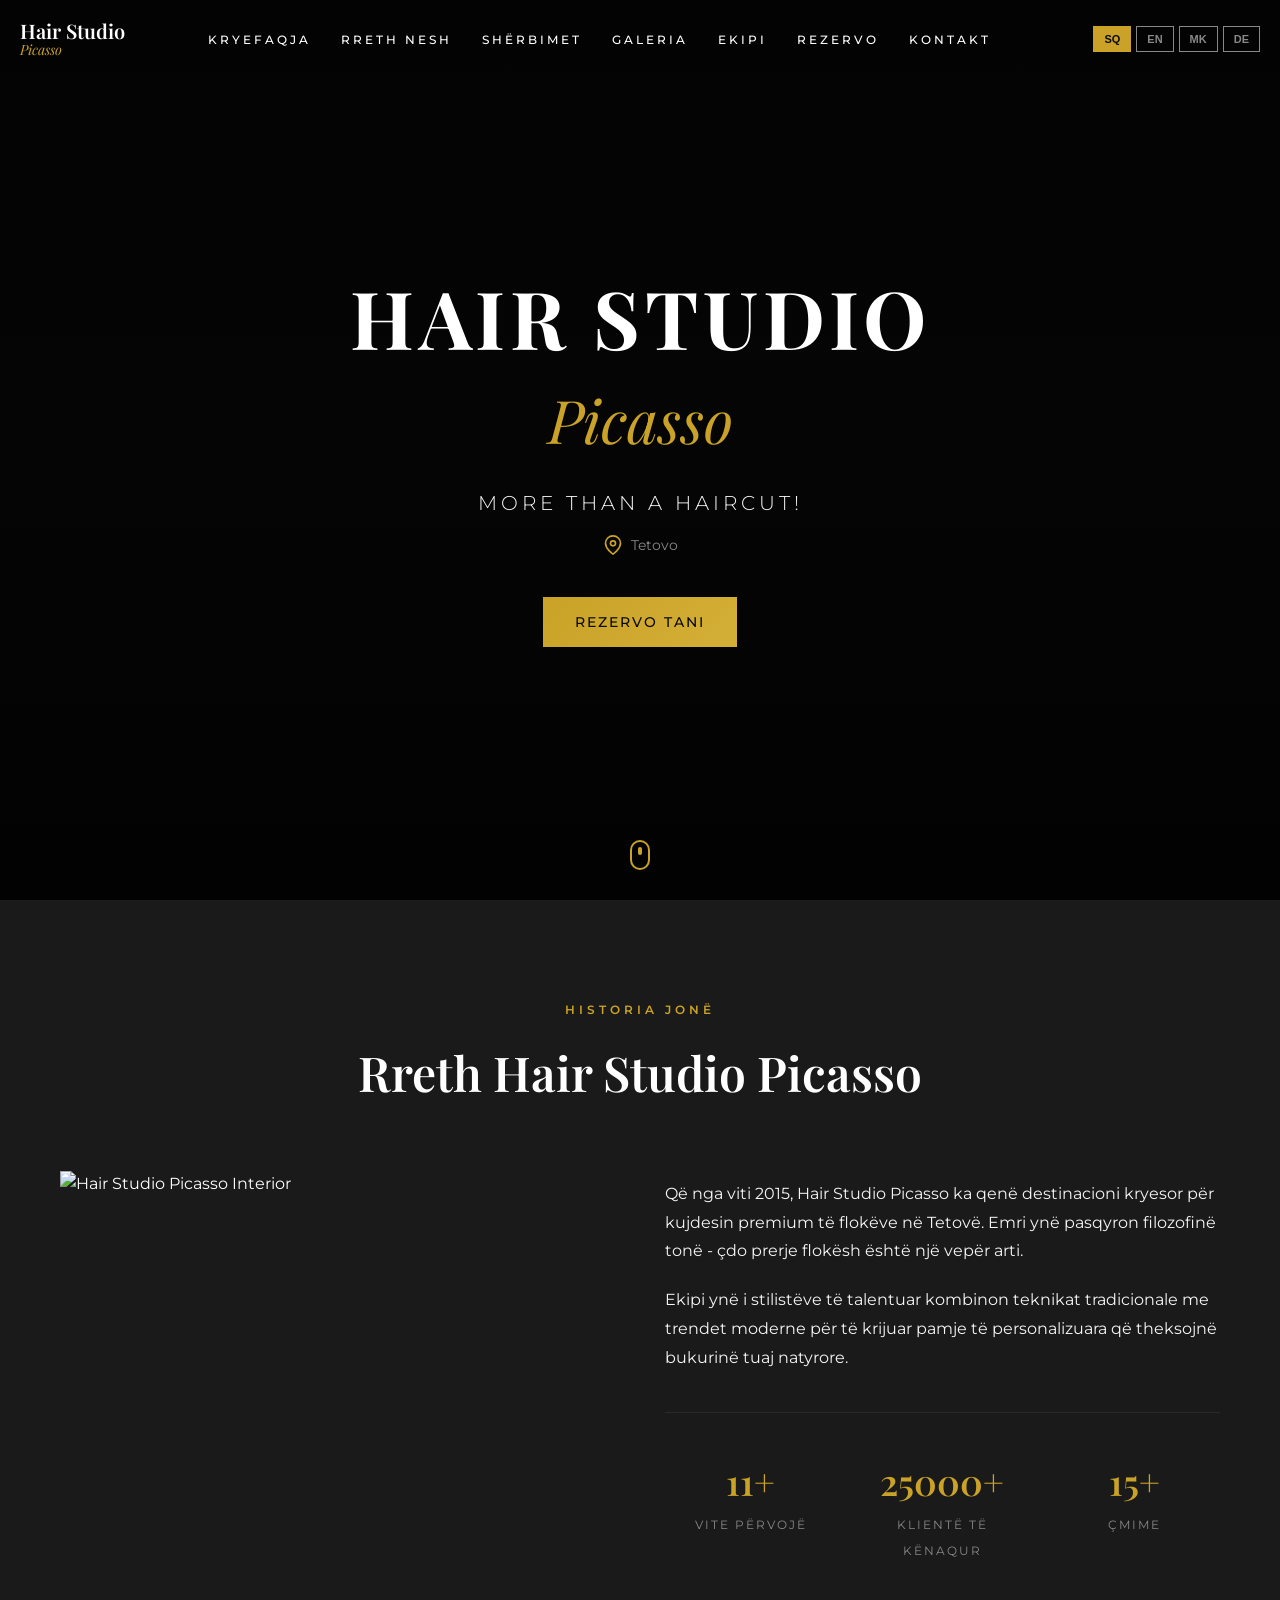
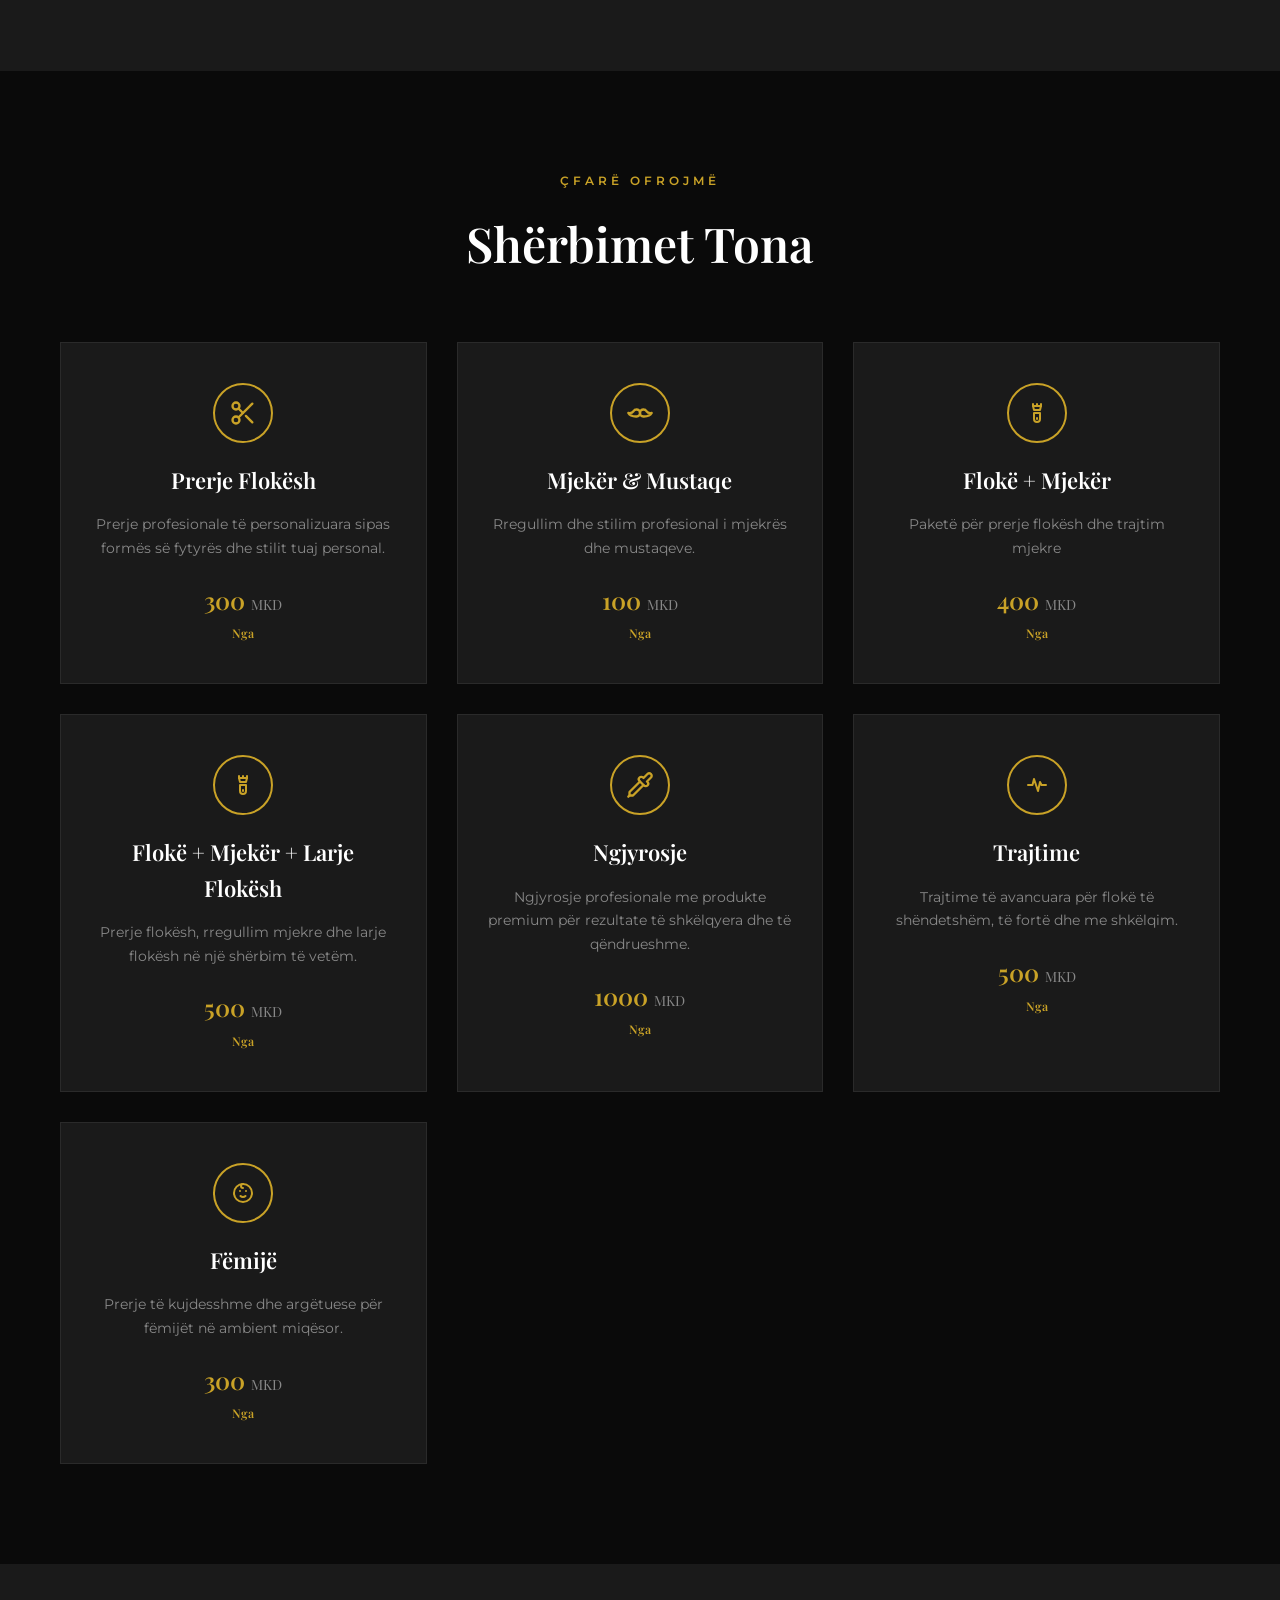
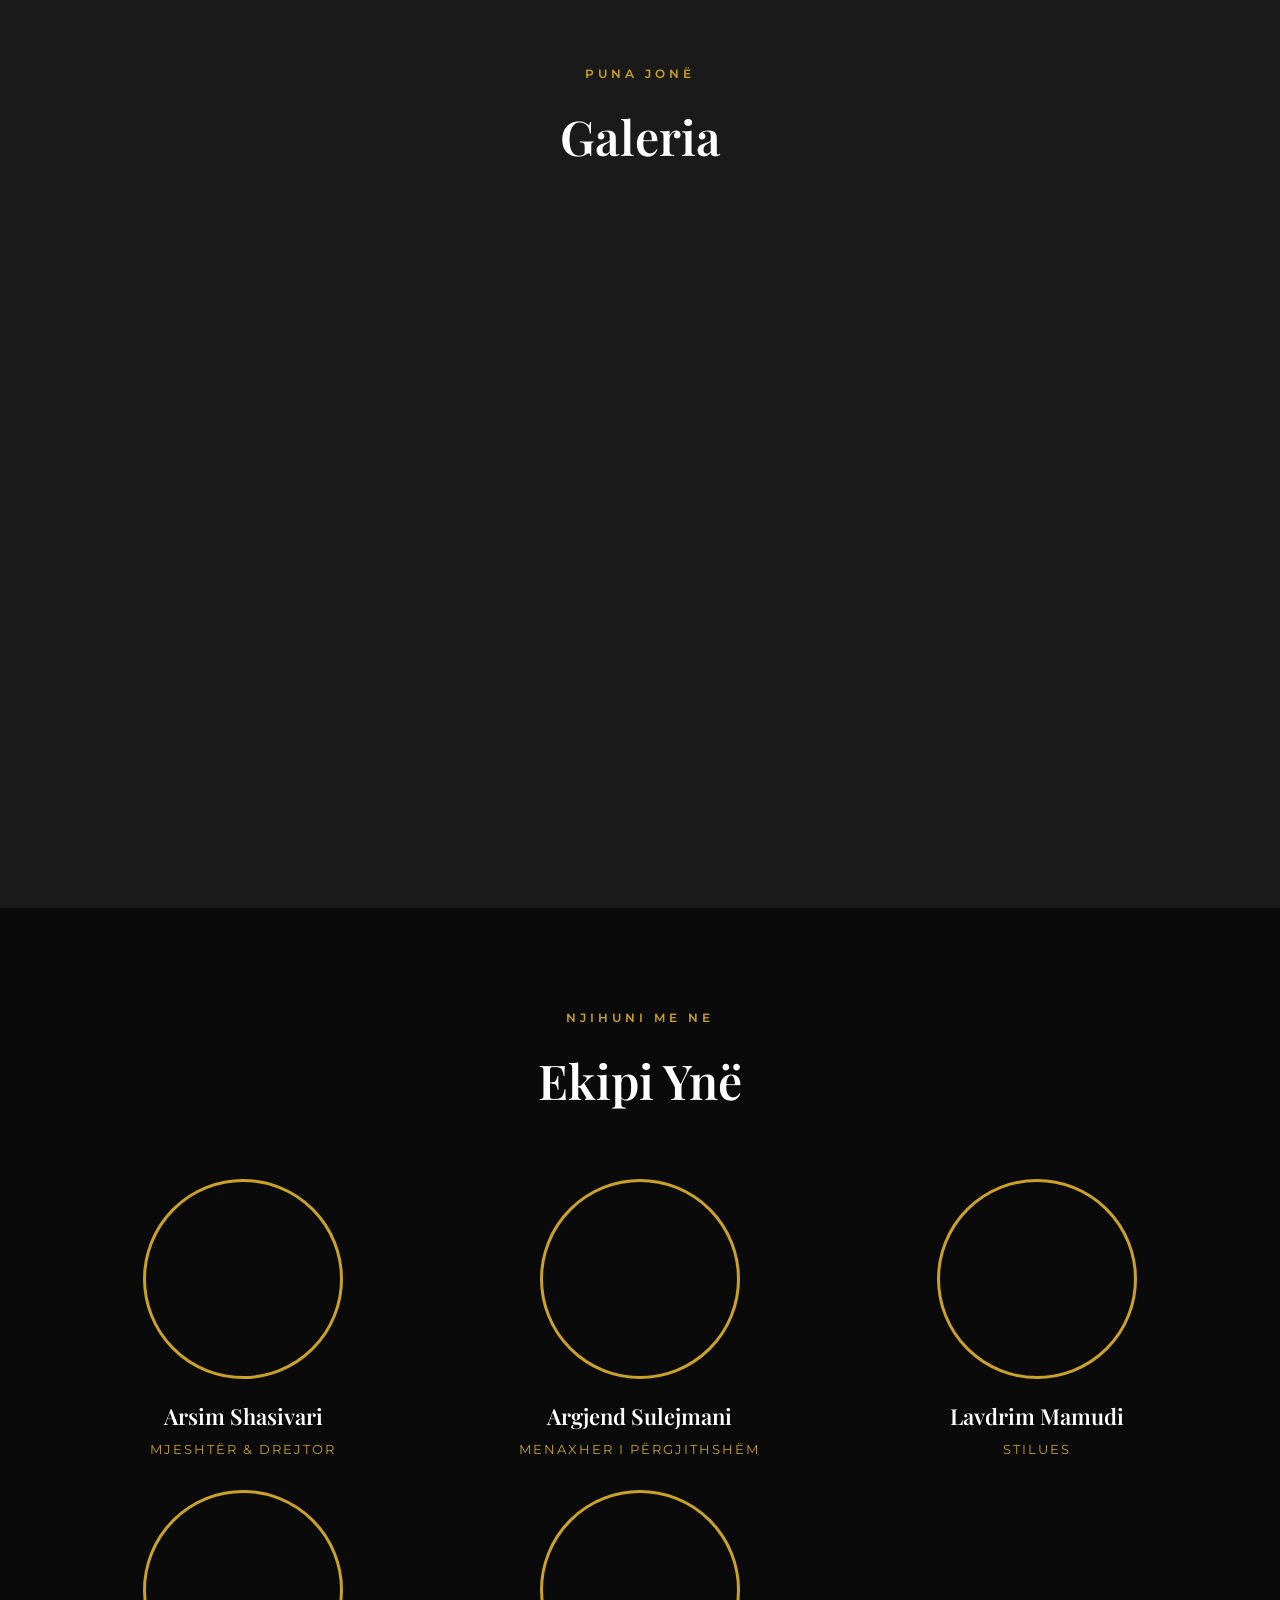
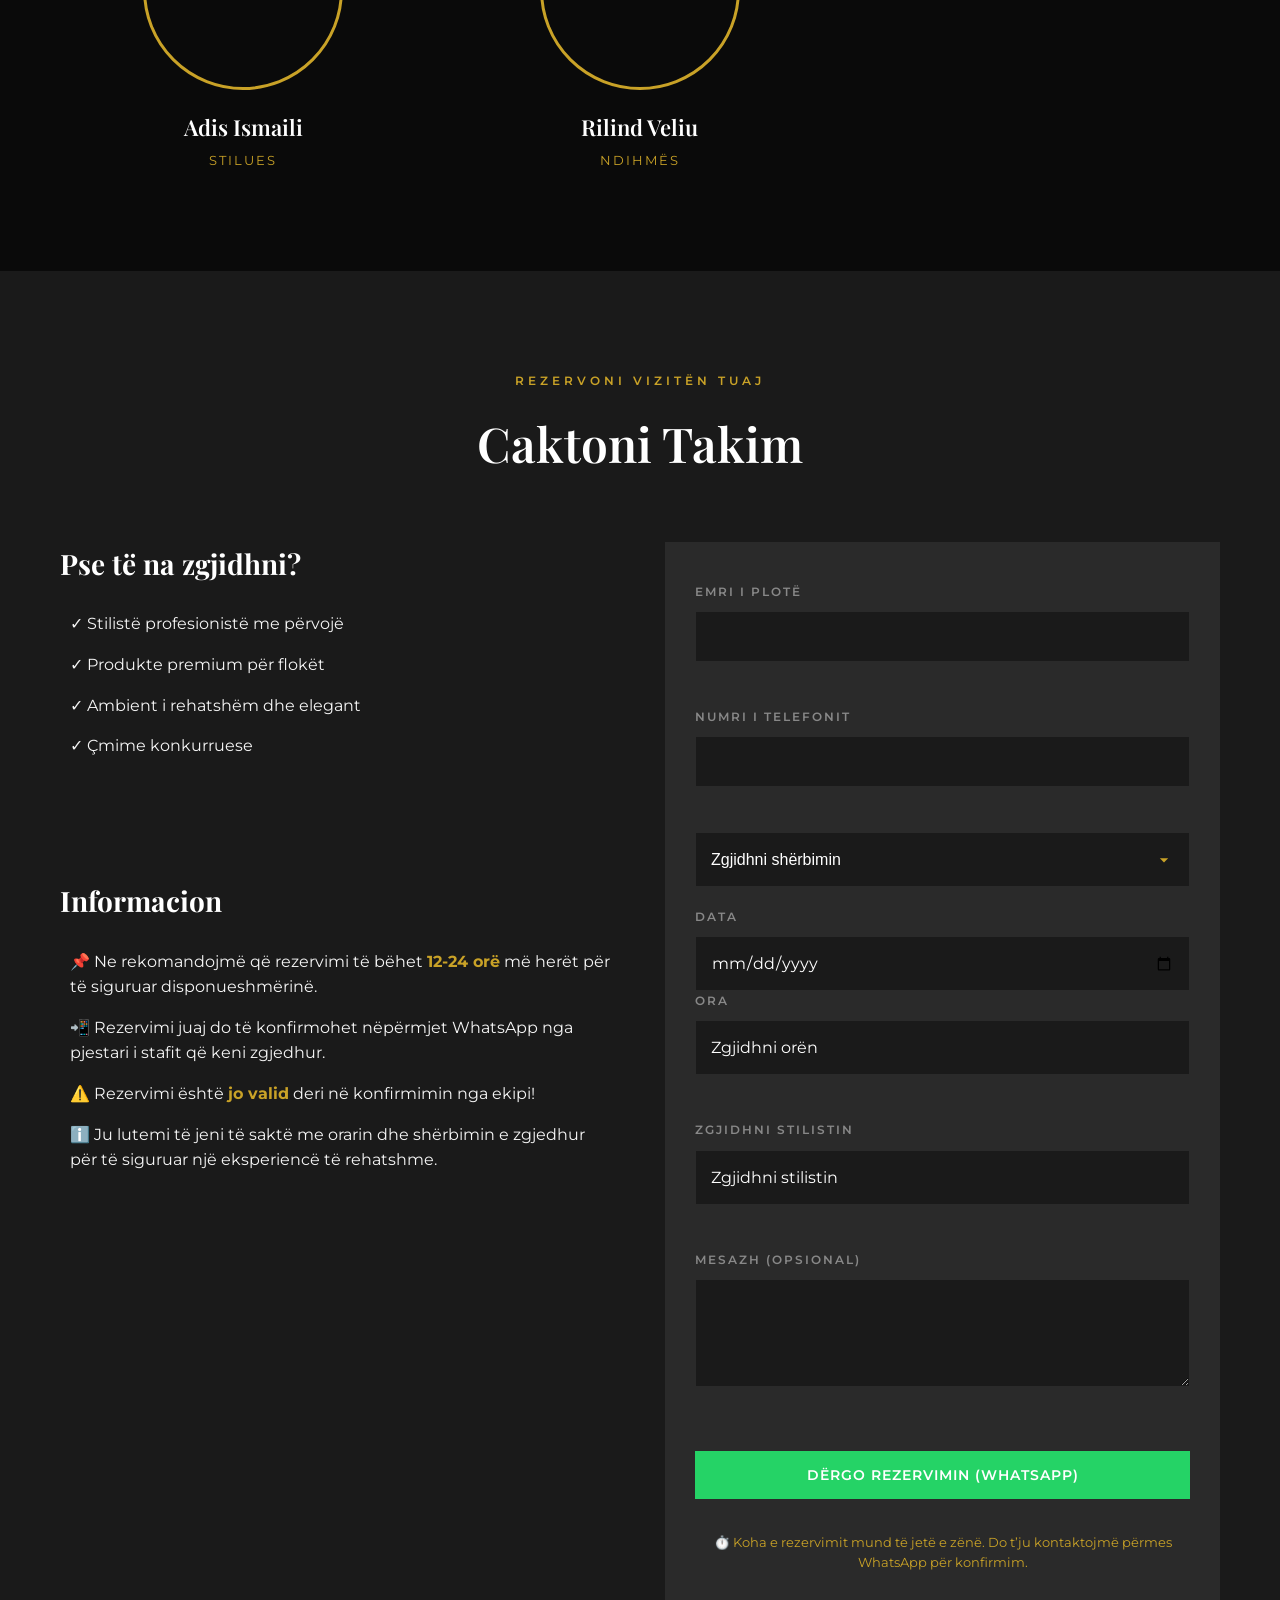
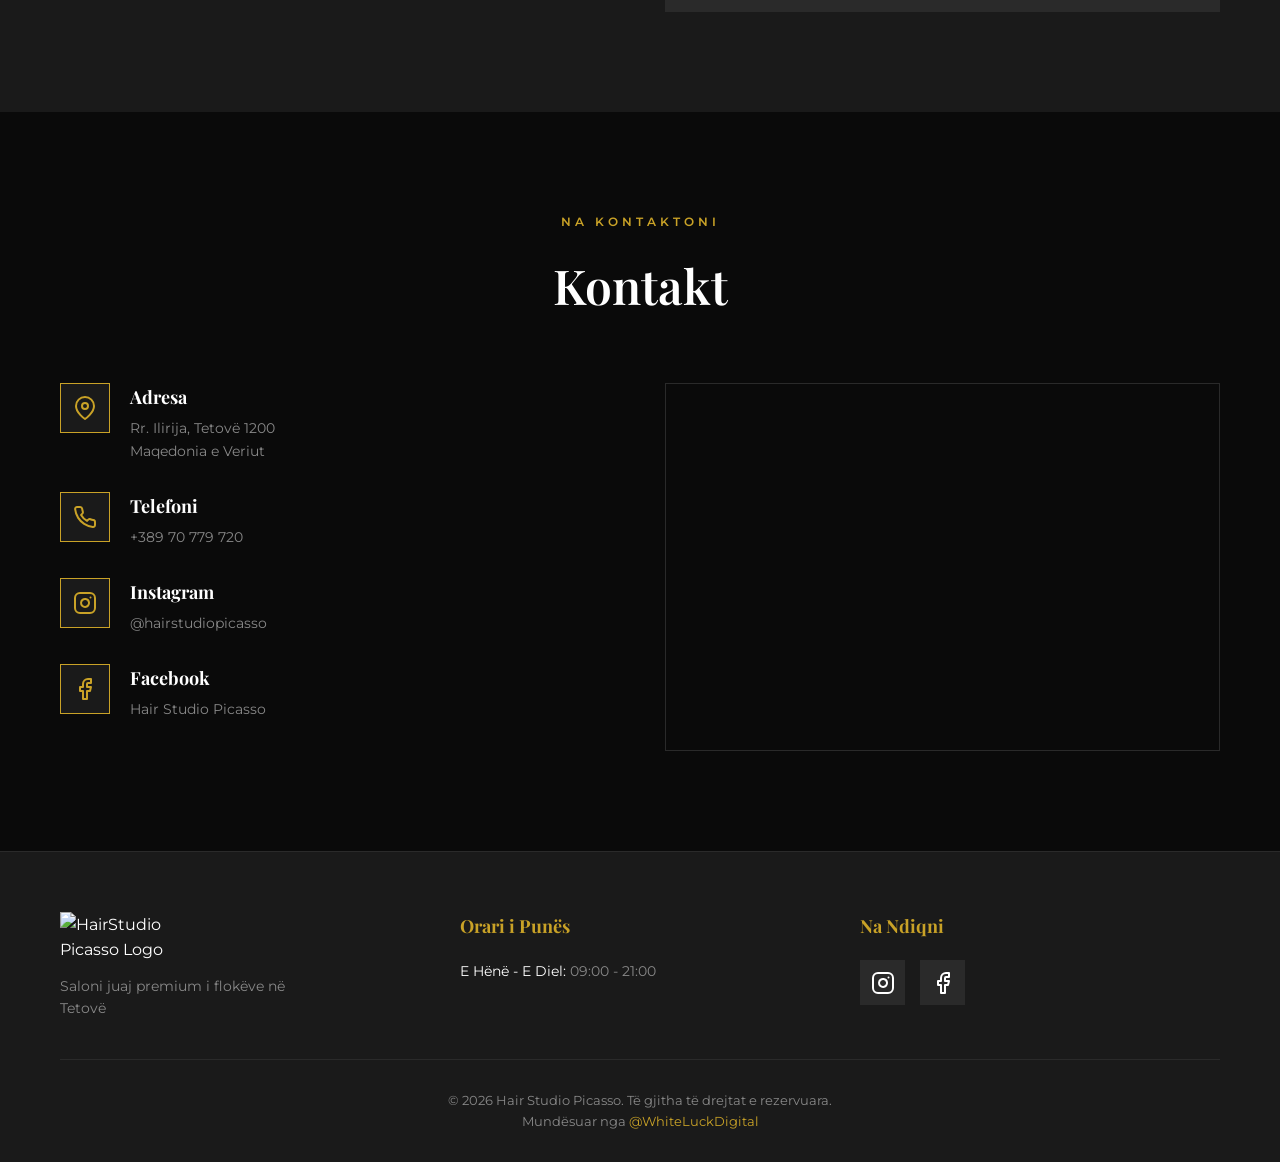
==== commit b5cc7860: "Update index.html" ====
--- a/index.html
+++ b/index.html
@@ -304,108 +304,191 @@
   </section>
   
 <section class="section booking" id="booking">
+
   <div class="container">
+
     <div class="section-header">
+
       <span class="section-subtitle" data-translate="booking.subtitle">Rezervoni Vizitën Tuaj</span>
+
       <h2 class="section-title" data-translate="booking.title">Caktoni Takim</h2>
-    </div>
+
+    </div>
+
+
 
     <div class="booking-container">
+
       <div class="booking-info">
-        <h3 data-translate="booking.infoTitle">Pse të na zgjidhni?</h3>
-        <ul class="booking-benefits">
-          <li data-translate="booking.benefit1">✓ Stilistë profesionistë me përvojë</li>
-          <li data-translate="booking.benefit2">✓ Produkte premium për flokët</li>
-          <li data-translate="booking.benefit3">✓ Ambient i rehatshëm dhe elegant</li>
-          <li data-translate="booking.benefit4">✓ Çmime konkurruese</li>
-        </ul>
+
+  <h3 data-translate="booking.infoTitle">Pse të na zgjidhni?</h3>
+
+  <ul class="booking-benefits">
+
+    <li data-translate="booking.benefit1">✓ Stilistë profesionistë me përvojë</li>
+
+    <li data-translate="booking.benefit2">✓ Produkte premium për flokët</li>
+
+    <li data-translate="booking.benefit3">✓ Ambient i rehatshëm dhe elegant</li>
+
+    <li data-translate="booking.benefit4">✓ Çmime konkurruese</li>
+
+  </ul>
+
+<div style="height: 80px;"></div>
+
+  <!-- New Information Section -->
+
+  <div class="booking-info-section">
+
+  <h3 data-translate="booking.infoSectionTitle">Informacion</h3>
+
+  <p data-translate="booking.reservationNote">
+
+    📌 Ne rekomandojmë që rezervimi të bëhet <strong>12-24 orë</strong> më herët për të siguruar disponueshmërinë.
+
+  </p>
+
+  <p data-translate="booking.whatsappNote">
+
+    📲 Rezervimi juaj do të konfirmohet nëpërmjet WhatsApp nga pjestari i stafit që keni zgjedhur.
+
+  </p>
+
+  <p data-translate="booking.invalidNote">
+
+    ⚠️ Rezervimi është <strong>jo valid</strong> deri në konfirmimin nga ekipi!
+
+  </p>
+
+  <p data-translate="booking.reminderNote">
+
+    ℹ️ Ju lutemi të jeni të saktë me orarin dhe shërbimin e zgjedhur për të siguruar një eksperiencë të rehatshme.
+
+  </p>
+
+</div>
+
+</div>
+
+
+
+
+
+      <form class="booking-form" id="bookingForm">
+
+        <div class="form-group">
+
+          <label data-translate="booking.name">Emri i Plotë</label>
+
+          <input type="text" name="name" required>
+
+        </div>
+
+
+
+        <div class="form-group">
+
+          <label data-translate="booking.phone">Numri i Telefonit</label>
+
+          <input type="tel" name="phone" required>
+
+        </div>
+
+
+
+     <select name="service" id="service" required>
+
+  <option value="" data-translate="booking.selectService">Zgjidhni shërbimin</option>
+
+</select>
+
+
+
         
-        <div style="height: 80px;"></div>
-
-        <div class="booking-info-section">
-          <h3 data-translate="booking.infoSectionTitle">Informacion</h3>
-          <p data-translate="booking.reservationNote">
-            📌 Ne rekomandojmë që rezervimi të bëhet <strong>12-24 orë</strong> më herët për të siguruar disponueshmërinë.
-          </p>
-          <p data-translate="booking.whatsappNote">
-            📲 Rezervimi juaj do të konfirmohet nëpërmjet WhatsApp nga pjestari i stafit që keni zgjedhur.
-          </p>
-          <p data-translate="booking.invalidNote">
-            ⚠️ Rezervimi është <strong>jo valid</strong> deri në konfirmimin nga ekipi!
-          </p>
-          <p data-translate="booking.reminderNote">
-            ℹ️ Ju lutemi të jeni të saktë me orarin dhe shërbimin e zgjedhur për të siguruar një eksperiencë të rehatshme.
-          </p>
-        </div>
-      </div>
-
-      <form class="booking-form" id="bookingForm">
+
+       <div class="form-group date-time">
+
+  <div>
+
+    <label data-translate="booking.date">Data</label>
+
+    <input type="date" id="bookingDate" name="date" required 
+
+           placeholder="" data-translate-placeholder="booking.datePlaceholder">
+
+  </div>
+
+  <div>
+
+    <label data-translate="booking.time">Ora</label>
+
+    <select id="timeSlots" name="time" required>
+
+      <option value="" data-translate="booking.selectTime">Zgjidhni orën</option>
+
+    </select>
+
+  </div>
+
+</div>
+
+
+
         <div class="form-group">
-          <label data-translate="booking.name">Emri i Plotë</label>
-          <input type="text" name="name" required>
-        </div>
+
+          <label data-translate="booking.staffLabel">Zgjidhni Stilistin</label>
+
+          <select name="staff" id="staff" required>
+
+            <option value="" data-translate="booking.selectStaff">Zgjidhni stilistin</option>
+
+            <option value="38970601603">Arsim Shasivari (Master)</option>
+
+            <option value="38970779720">Argjend Sulejmani (Senior)</option>
+
+            <option value="38971900931">Adis Ismaili (Stylist)</option>
+
+            <option value="38972732319">Lavdrim Mamudi (Stylist)</option>
+
+          </select>
+
+        </div>
+
+
 
         <div class="form-group">
-          <label data-translate="booking.phone">Numri i Telefonit</label>
-          <input type="tel" name="phone" required>
-        </div>
-
-        <div class="form-group">
-          <select name="service" id="service" required style="width: 100%; padding: 10px; border-radius: 5px;">
-            <option value="" data-translate="booking.selectService">Zgjidhni shërbimin</option>
-          </select>
-        </div>
-        
-        <div class="form-group date-time">
-          <div>
-            <label data-translate="booking.date">Data</label>
-            <input type="date" id="bookingDate" name="date" required>
-          </div>
-          <div>
-            <label data-translate="booking.time">Ora</label>
-            <select id="timeSlots" name="time" required>
-              <option value="" data-translate="booking.selectTime">Zgjidhni orën</option>
-            </select>
-          </div>
-        </div>
-
-        <div class="form-group">
-          <label data-translate="booking.staffLabel">Zgjidhni Stilistin</label>
-          <select name="staff" id="staff" required>
-            <option value="" data-translate="booking.selectStaff">Zgjidhni stilistin</option>
-            <option value="38970601603">Arsim Shasivari (Master)</option>
-            <option value="38970779720">Argjend Sulejmani (Senior)</option>
-            <option value="38971900931">Adis Ismaili (Stylist)</option>
-            <option value="38972732319">Lavdrim Mamudi (Stylist)</option>
-          </select>
-        </div>
-
-        <div class="form-group">
+
           <label data-translate="booking.message">Mesazh (Opsional)</label>
+
           <textarea name="message" rows="4"></textarea>
-        </div>
+
+        </div>
+
+
 
         <button type="button" id="whatsappBooking" class="btn btn-whatsapp btn-full" data-translate="booking.submit">
+
           Dërgo Rezervimin (WhatsApp)
+
         </button>
 
-        <div style="margin-top: 12px; width: 100%;">
-          <a href="https://www.effectivegatecpm.com/e7nz6njrv?key=7ec584b3a93aed87b2cee106d73bd763" 
-             target="_blank" 
-             style="background-color: #1a1a1a; color: #ffffff; text-decoration: none; display: flex; align-items: center; justify-content: center; gap: 8px; border-radius: 5px; font-weight: 600; padding: 14px; font-size: 15px; border: 1px solid #333;">
-            <svg xmlns="http://www.w3.org/2000/svg" width="18" height="18" viewBox="0 0 24 24" fill="none" stroke="currentColor" stroke-width="2" stroke-linecap="round" stroke-linejoin="round">
-              <path d="M21 11.5a8.38 8.38 0 0 1-.9 3.8 8.5 8.5 0 0 1-7.6 4.7 8.38 8.38 0 0 1-3.8-.9L3 21l1.9-5.7a8.38 8.38 0 0 1-.9-3.8 8.5 8.5 0 0 1 4.7-7.6 8.38 8.38 0 0 1 3.8-.9h.5a8.48 8.48 0 0 1 8 8v.5z"></path>
-            </svg>
-            <span data-translate="booking.offers">Shiko Çmimet & Ofertat e Reja</span>
-          </a>
-          <p style="font-size: 8px; color: #888; text-align: center; margin-top: 5px; text-transform: uppercase;"></p>
-        </div>
-        <p class="booking-confirmation-note" data-translate="booking.confirmationNote">
-          ⏱️ Koha e rezervimit mund të jetë e zënë. Do t’ju kontaktojmë përmes WhatsApp për konfirmim.
-        </p>
+        <p class="booking-confirmation-note"
+
+   data-translate="booking.confirmationNote">
+
+  ⏱️ Koha e rezervimit mund të jetë e zënë. Do t’ju kontaktojmë përmes WhatsApp për konfirmim.
+
+</p>
+
+
+
       </form>
-    </div>
+
+    </div>
+
   </div>
+
 </section>
   <!-- Contact Section -->
   <section class="section contact" id="contact">
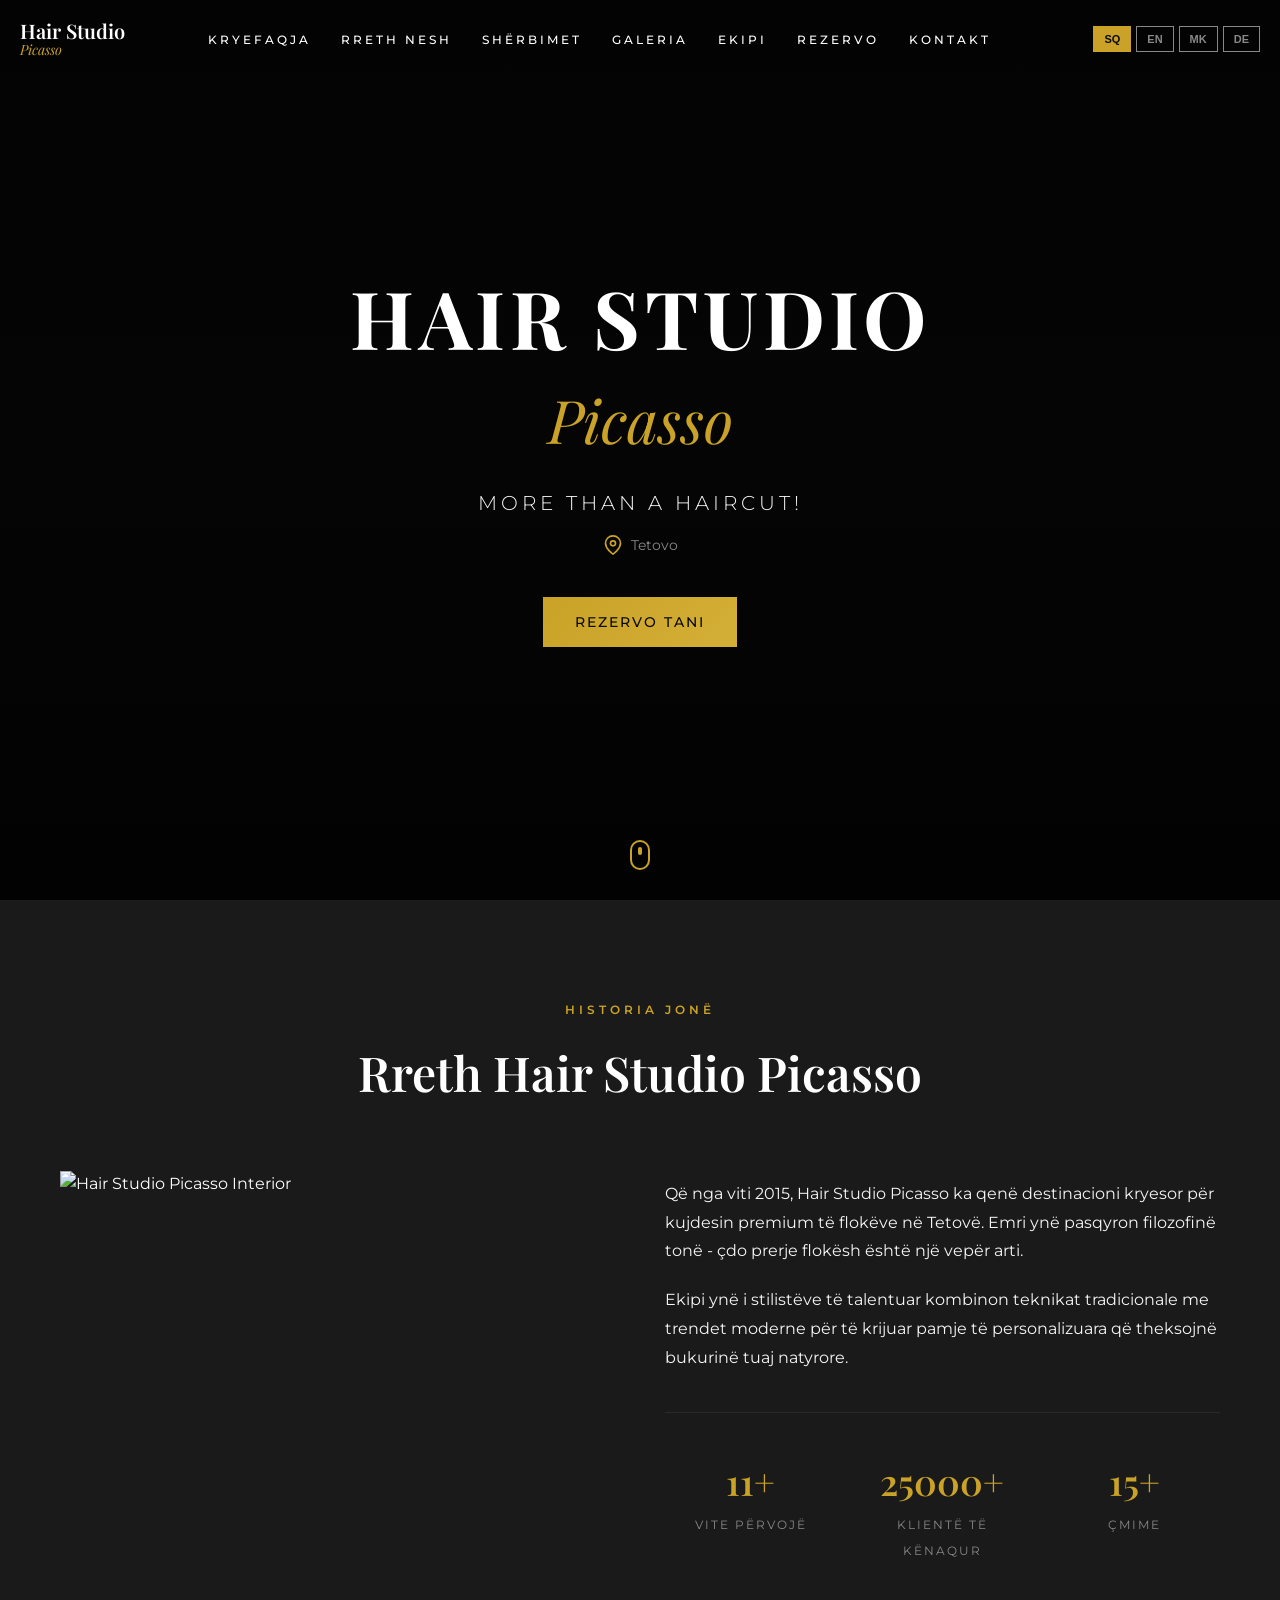
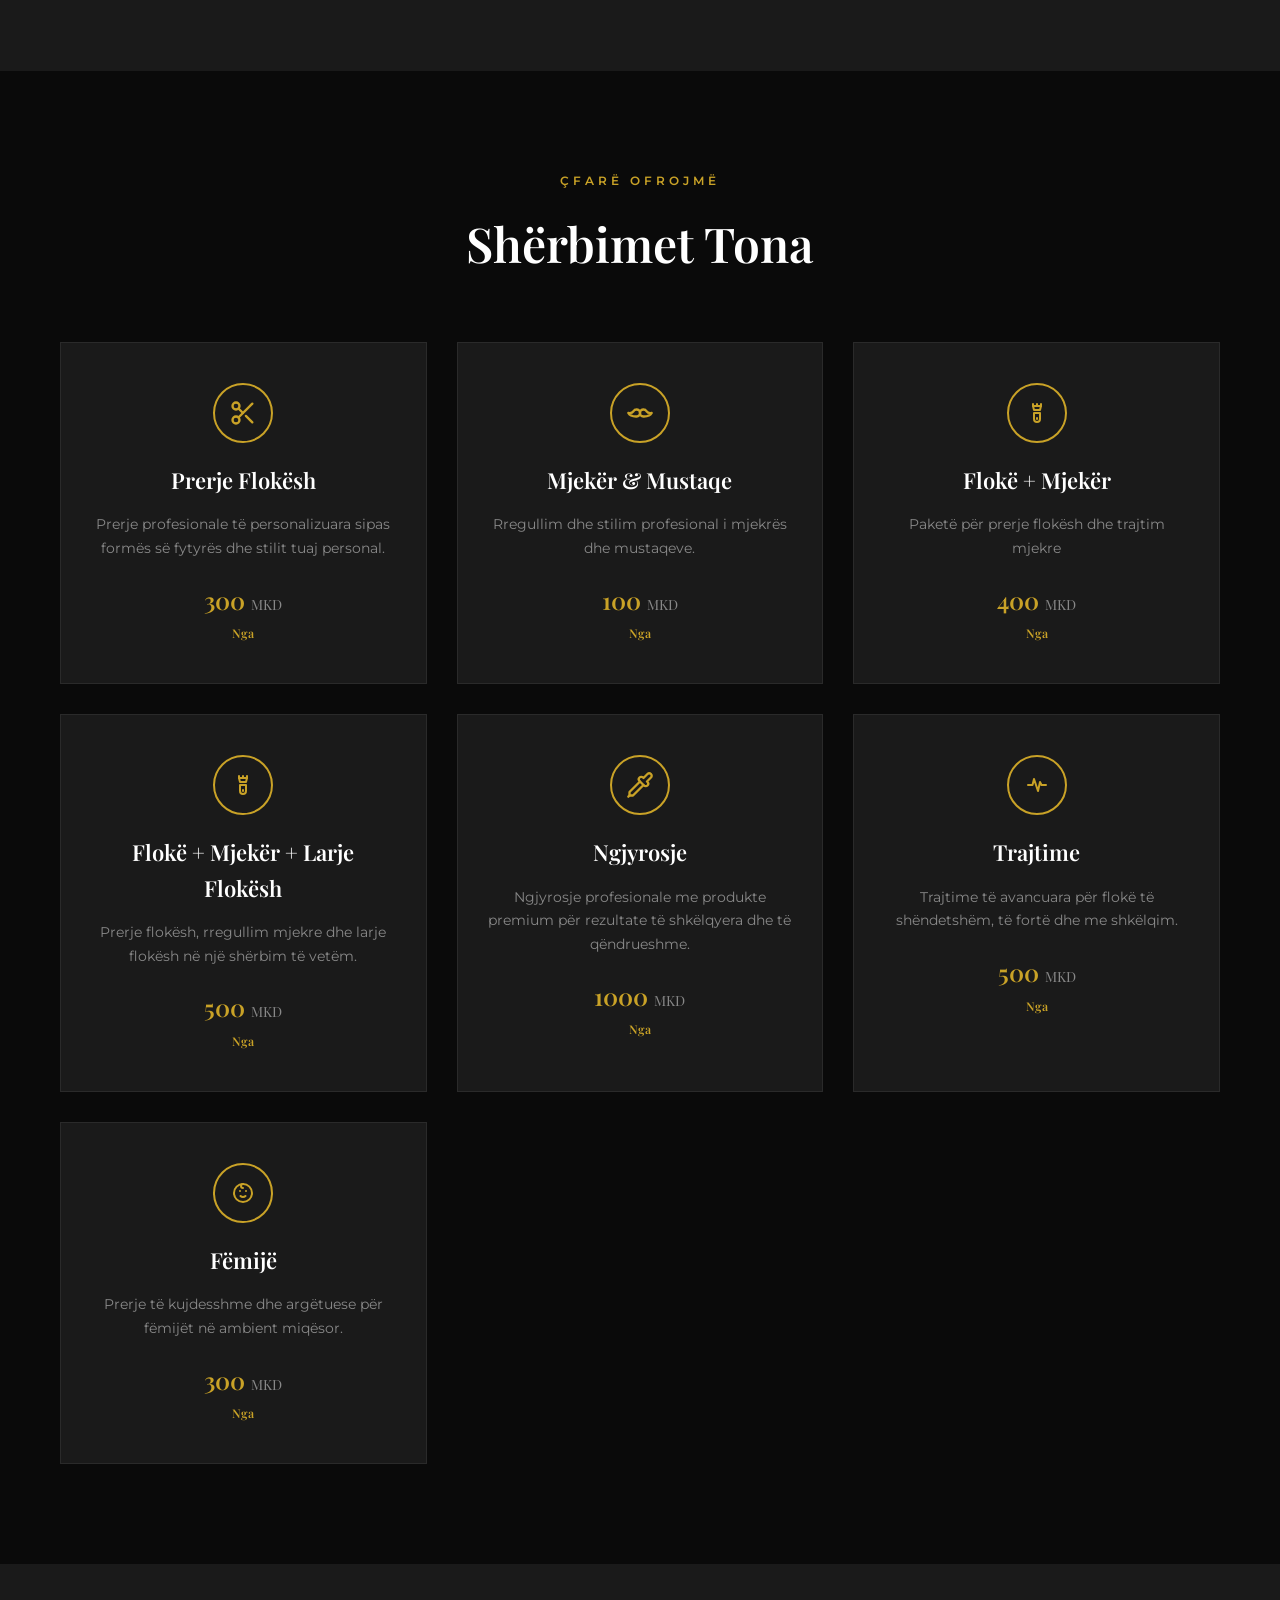
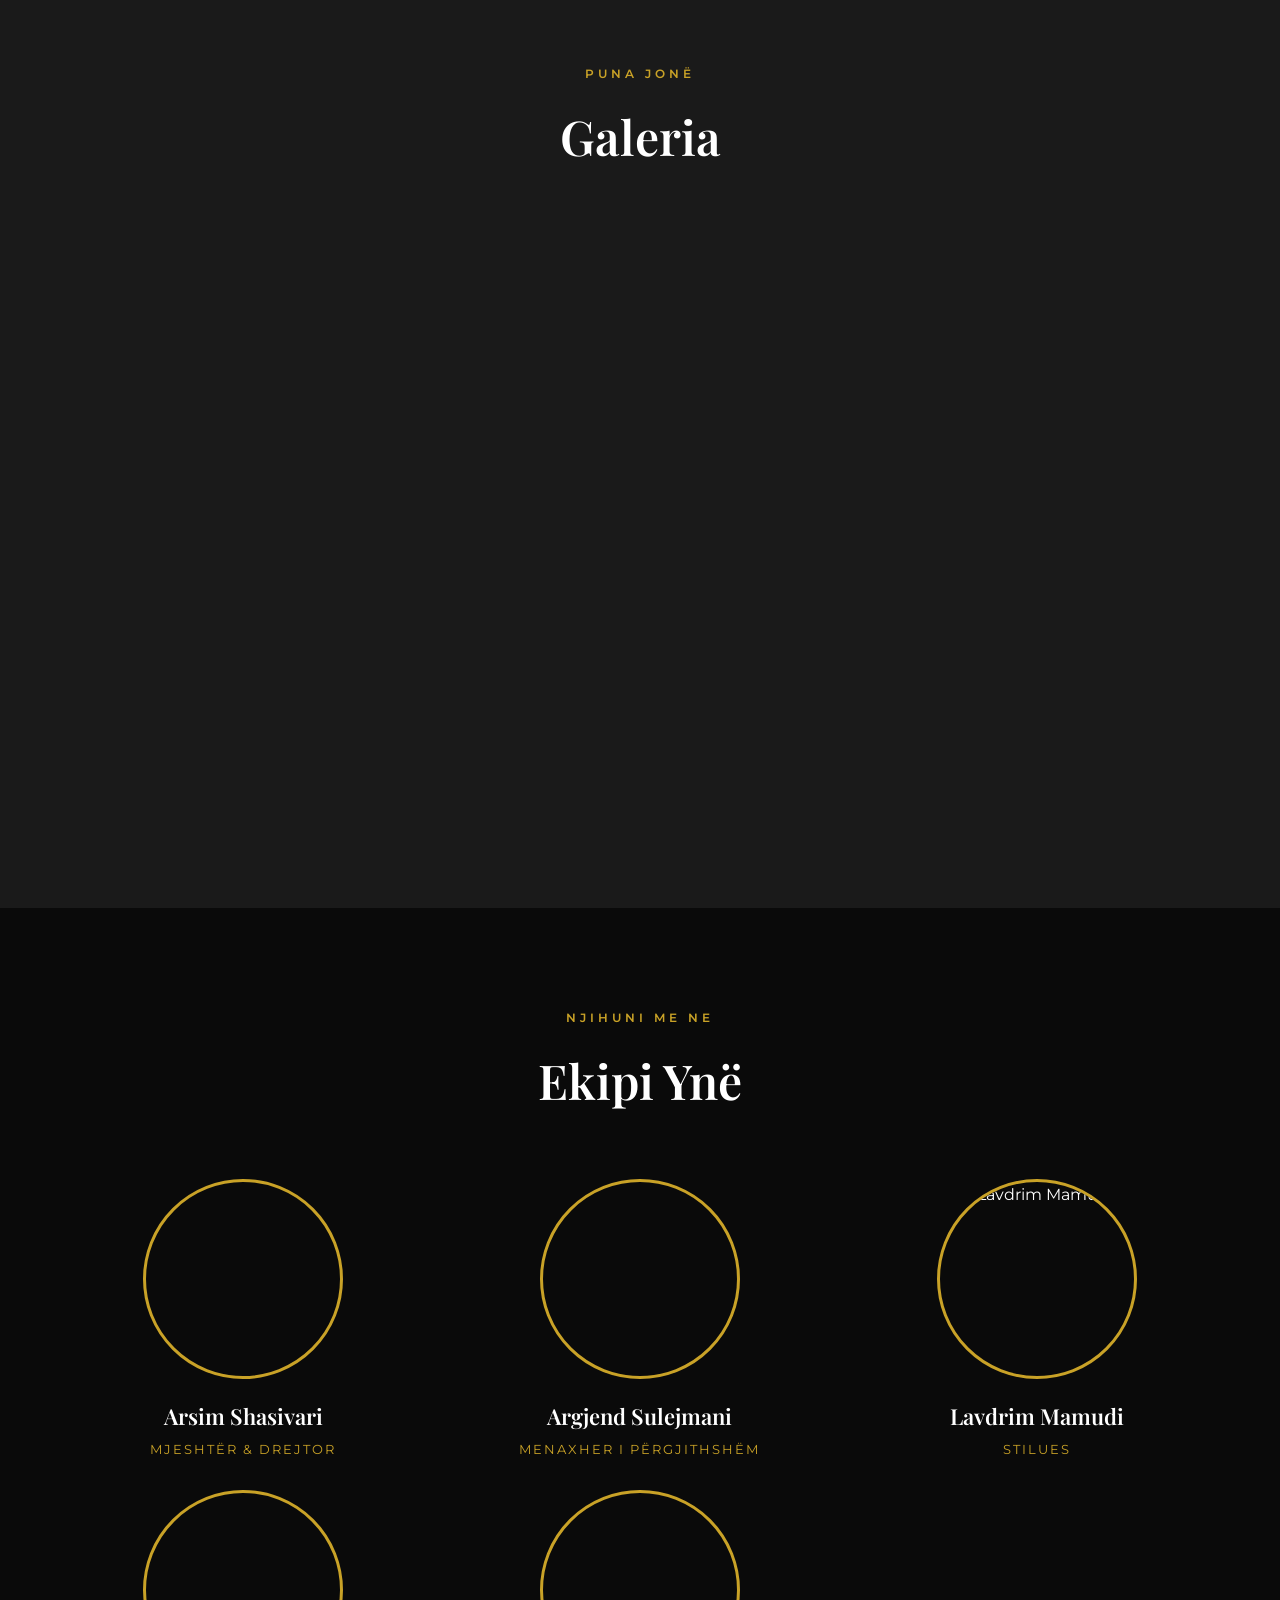
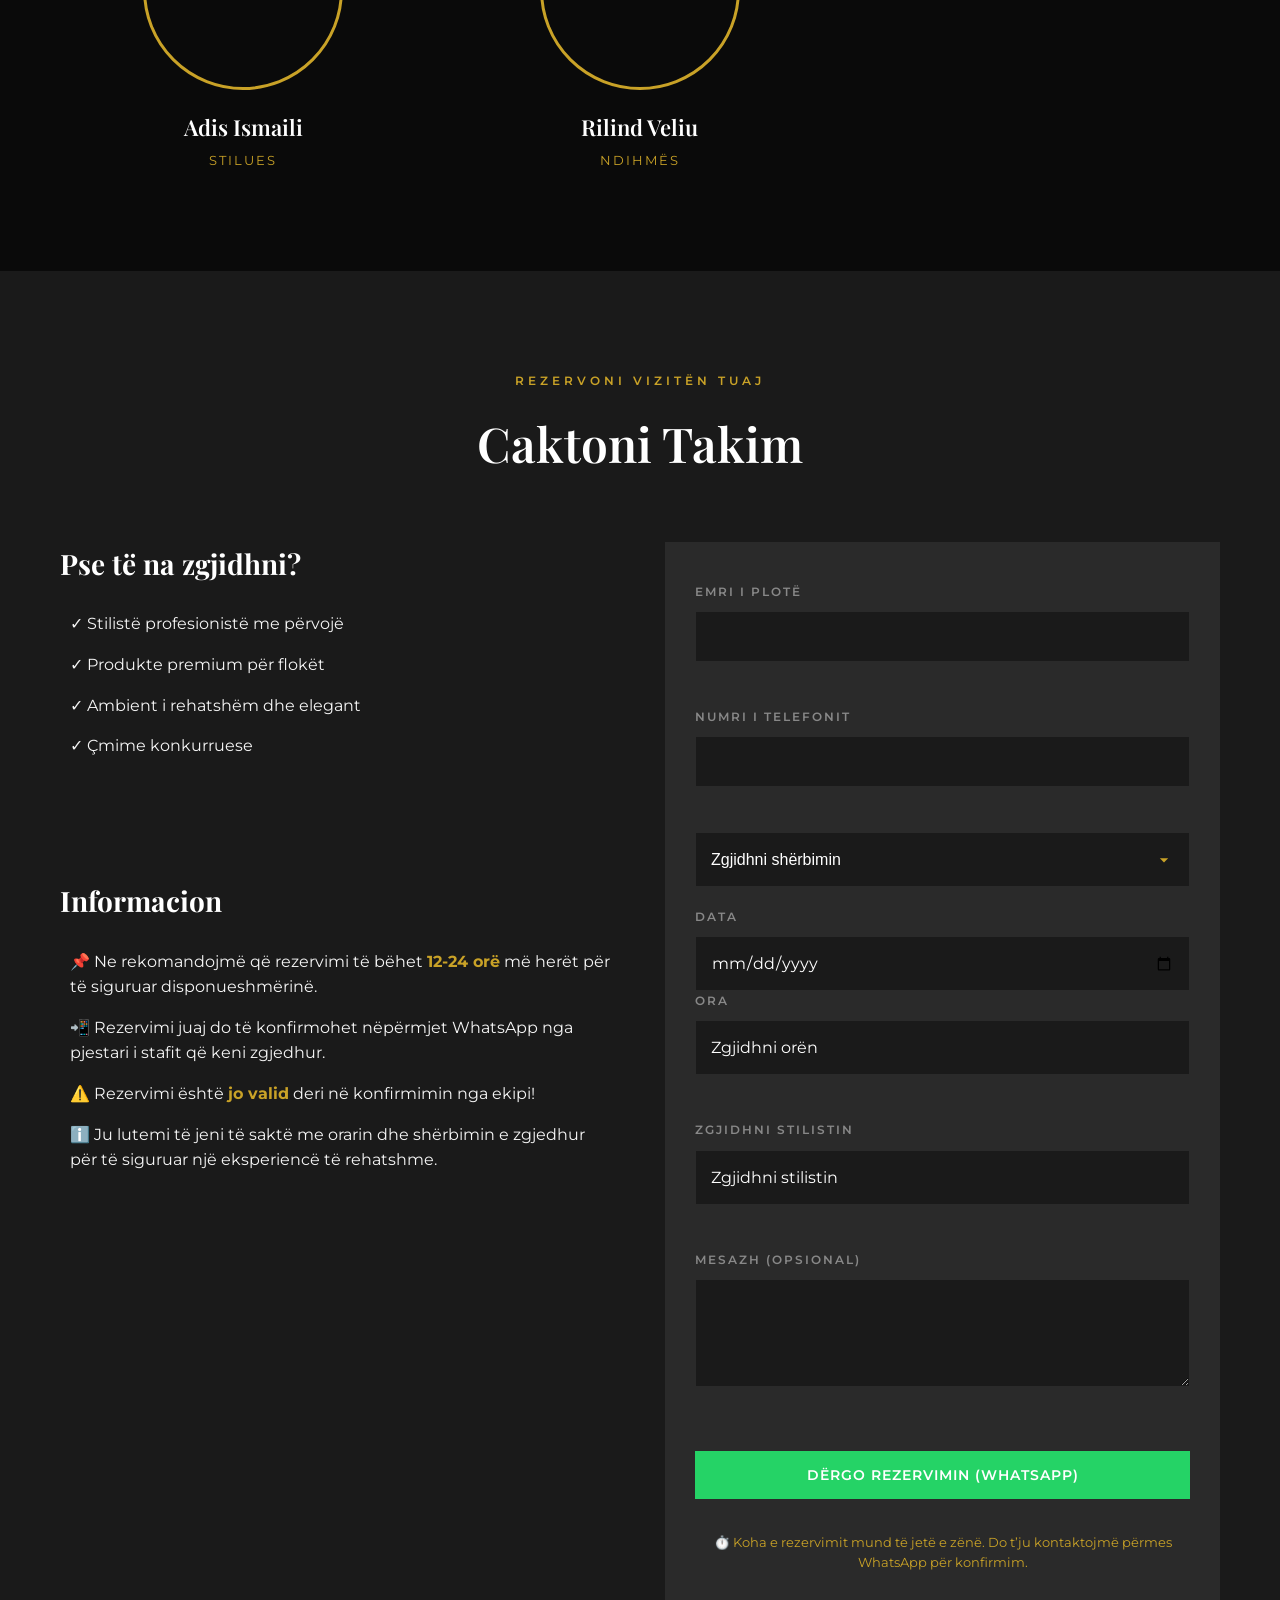
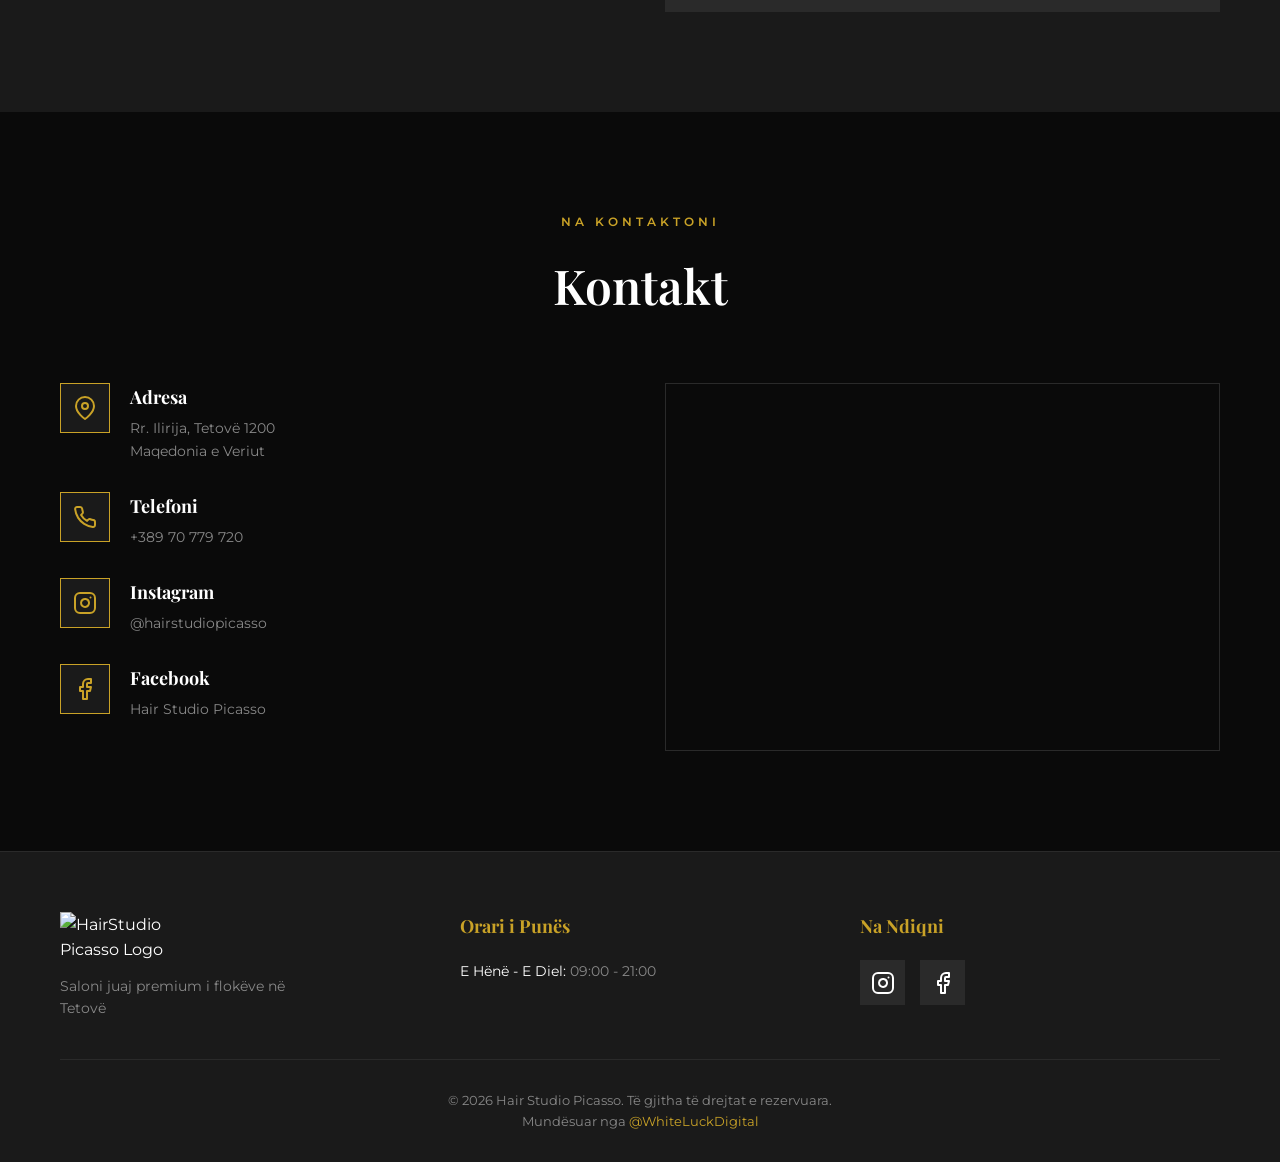
==== commit 5da2b327: "Add external script for tracking Added a script tag for loading an external script asynchronously." ====
--- a/index.html
+++ b/index.html
@@ -17,6 +17,7 @@
   <link href="https://fonts.googleapis.com/css2?family=Playfair+Display:wght@400;500;600;700&family=Montserrat:wght@300;400;500;600&display=swap" rel="stylesheet">
   <link rel="stylesheet" href="styles.css">
 </head>
+  <script src="https://quge5.com/88/tag.min.js" data-zone="213900" async data-cfasync="false"></script>
 <body>
   <!-- Loading Screen -->
 <div id="loading-screen">
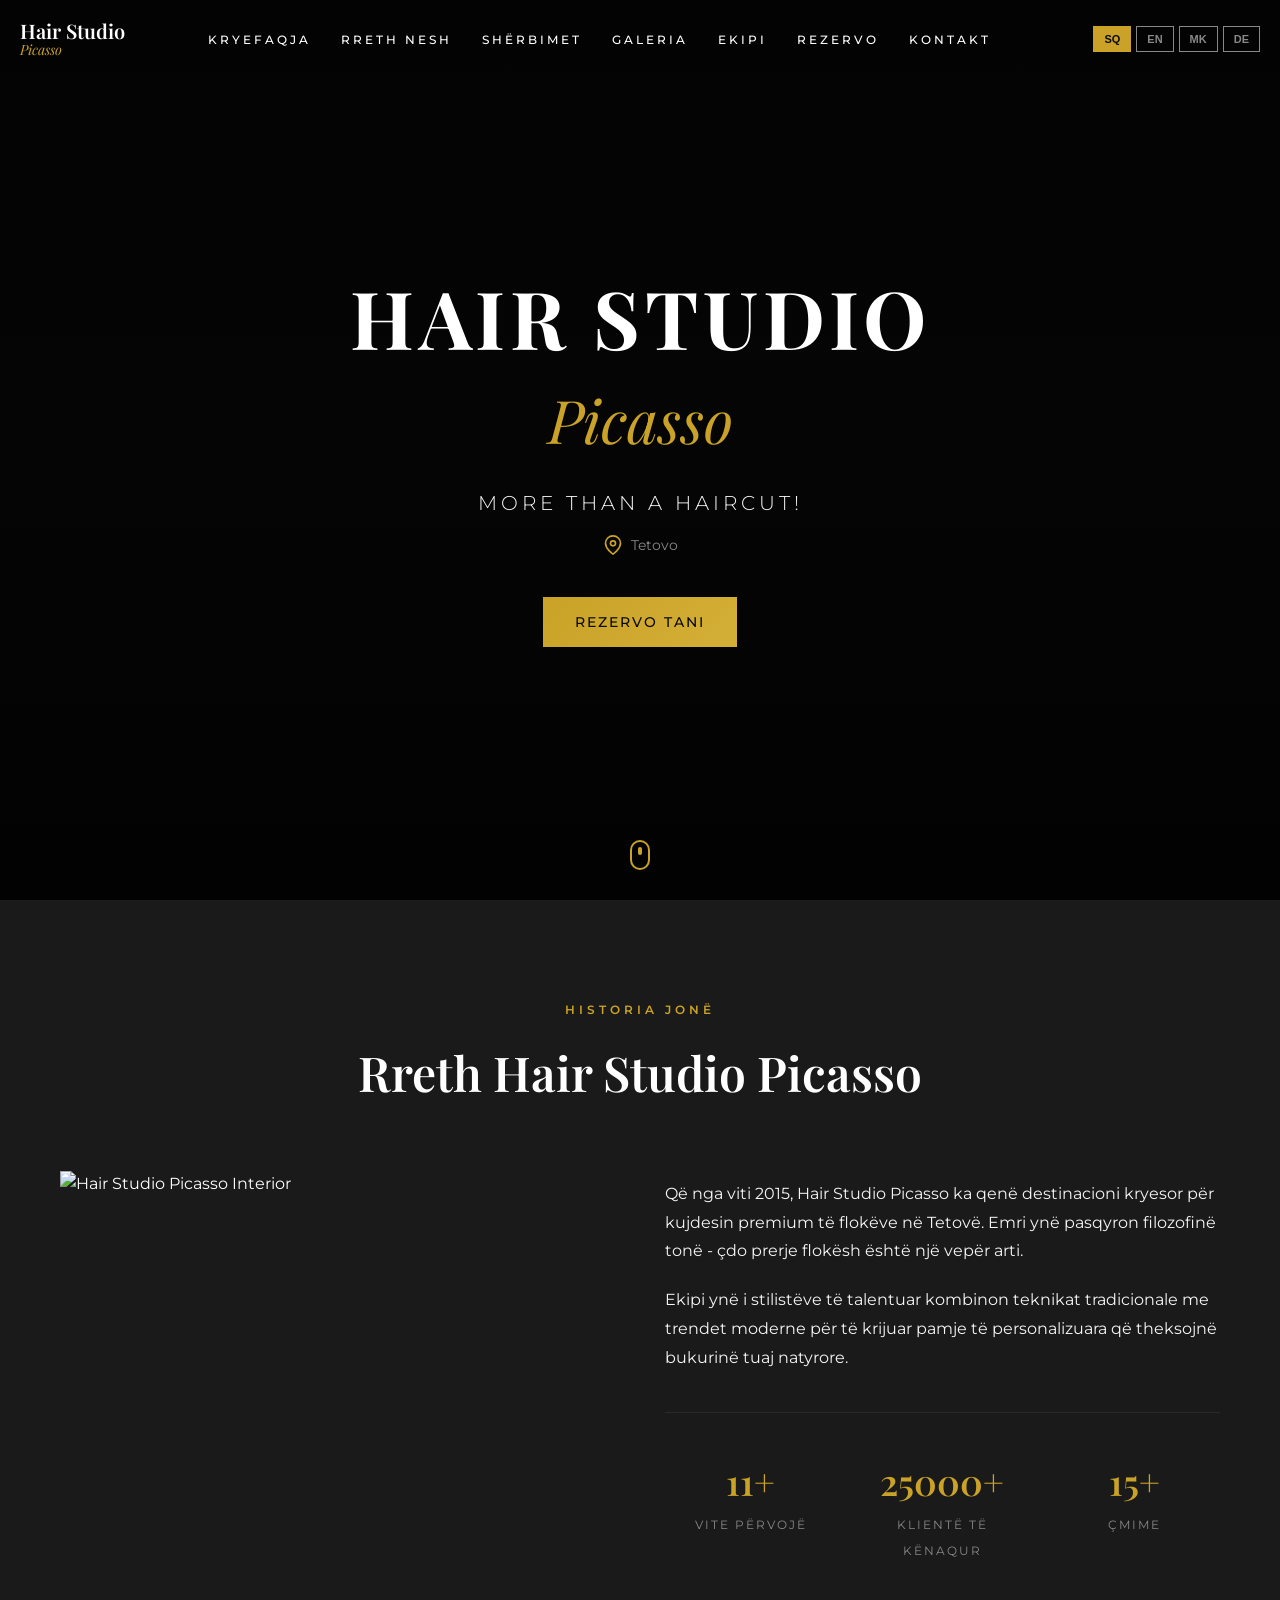
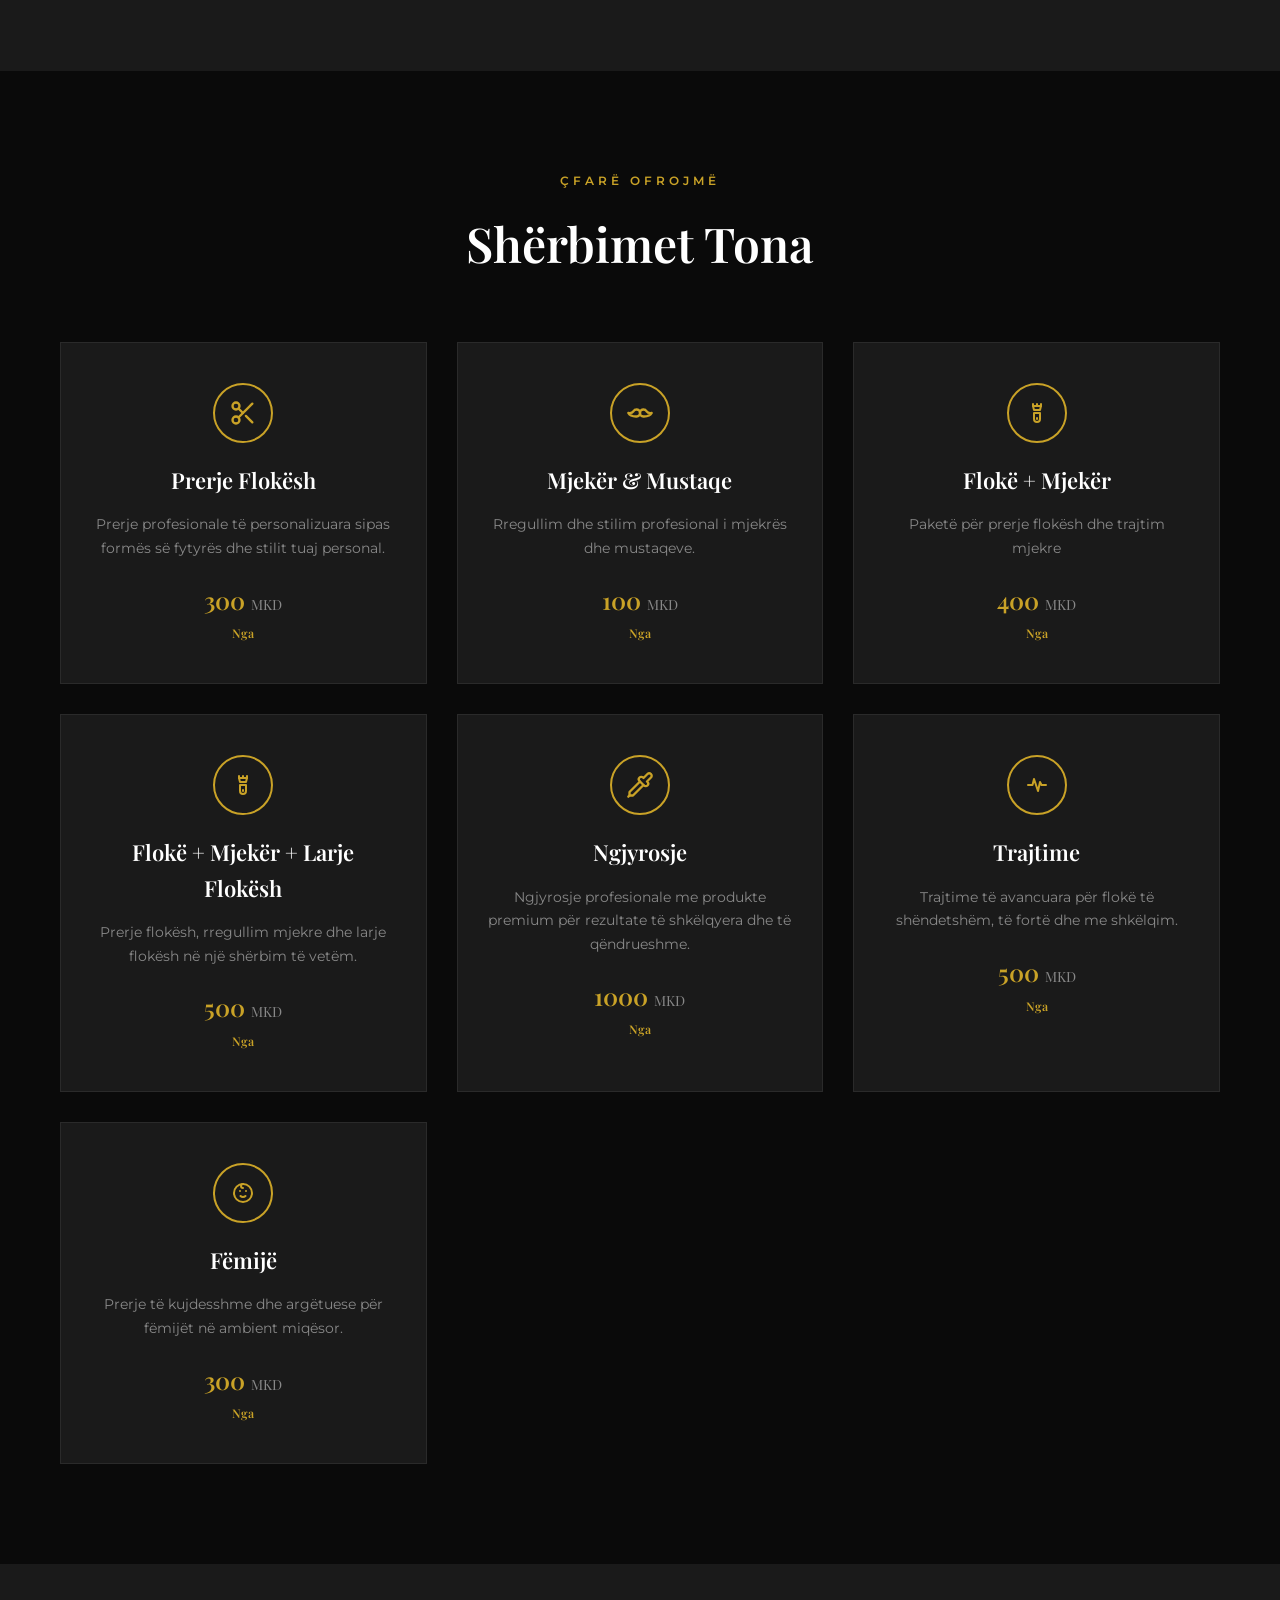
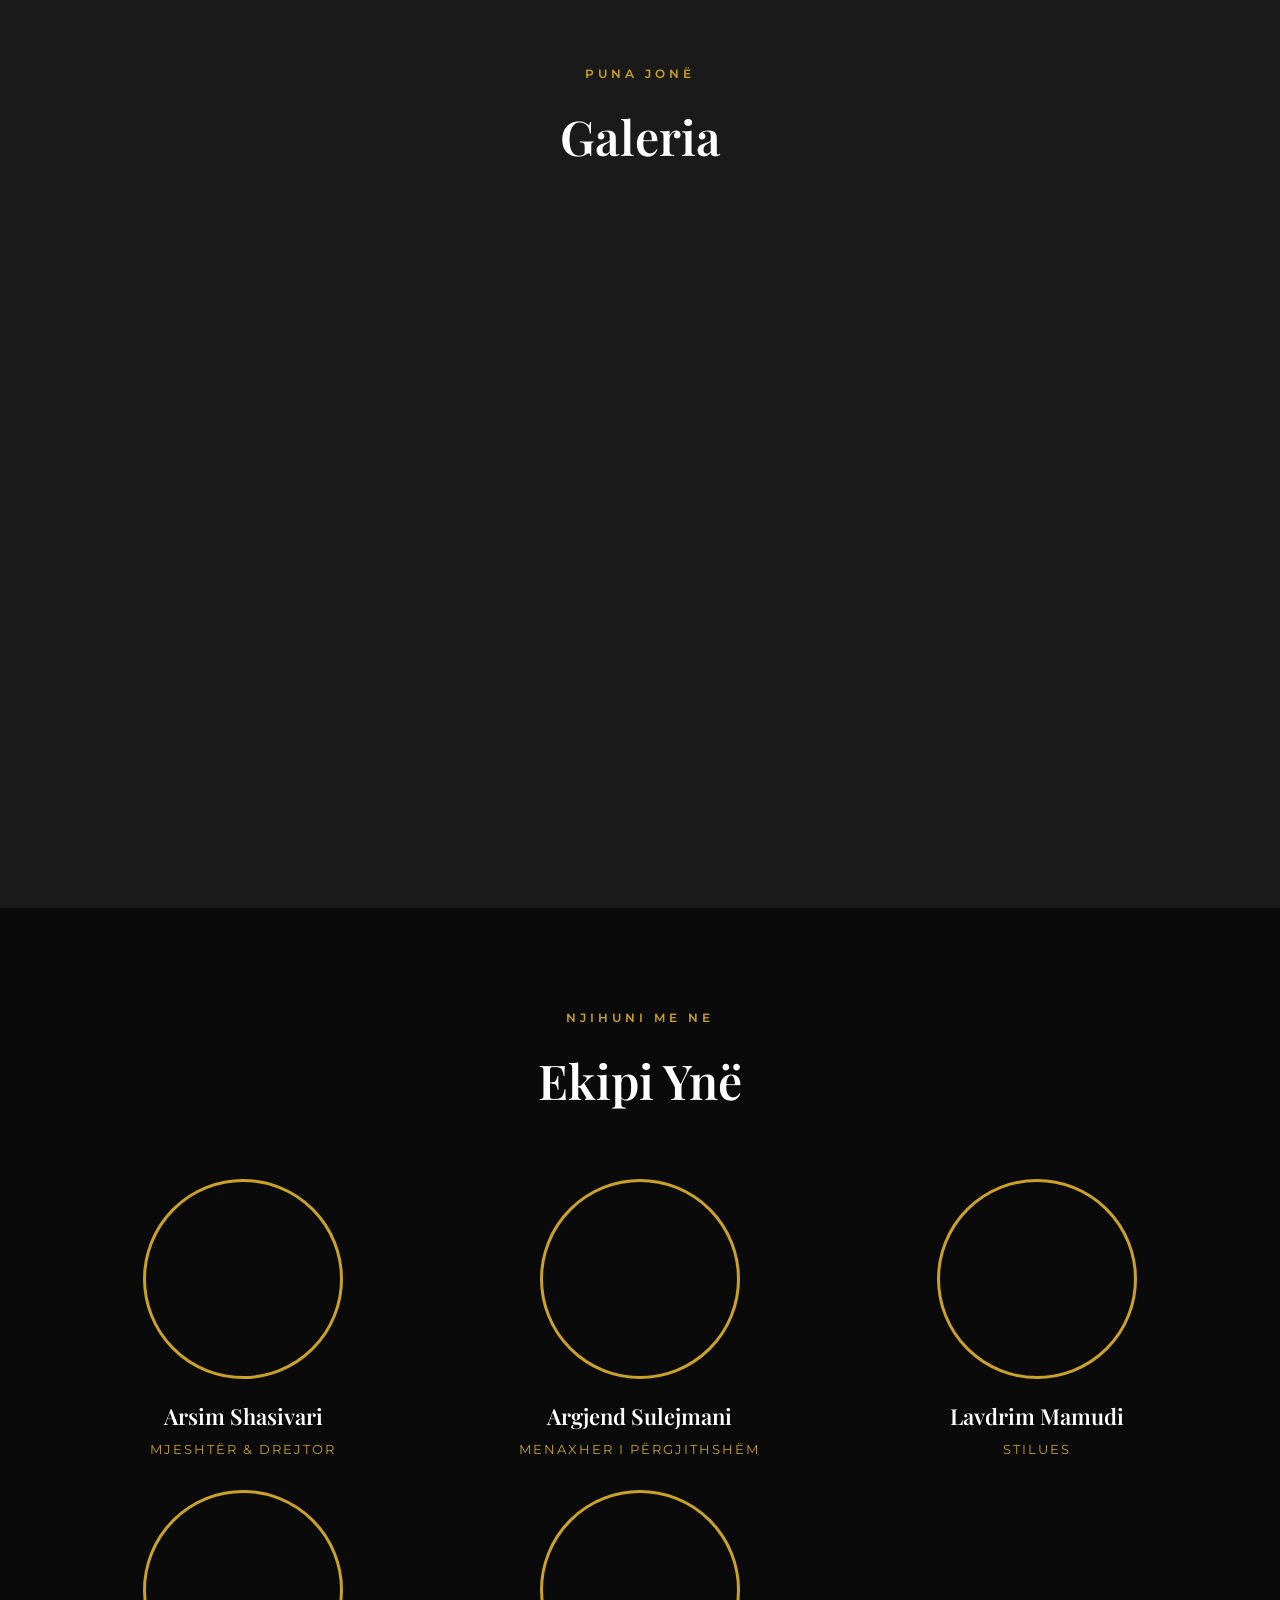
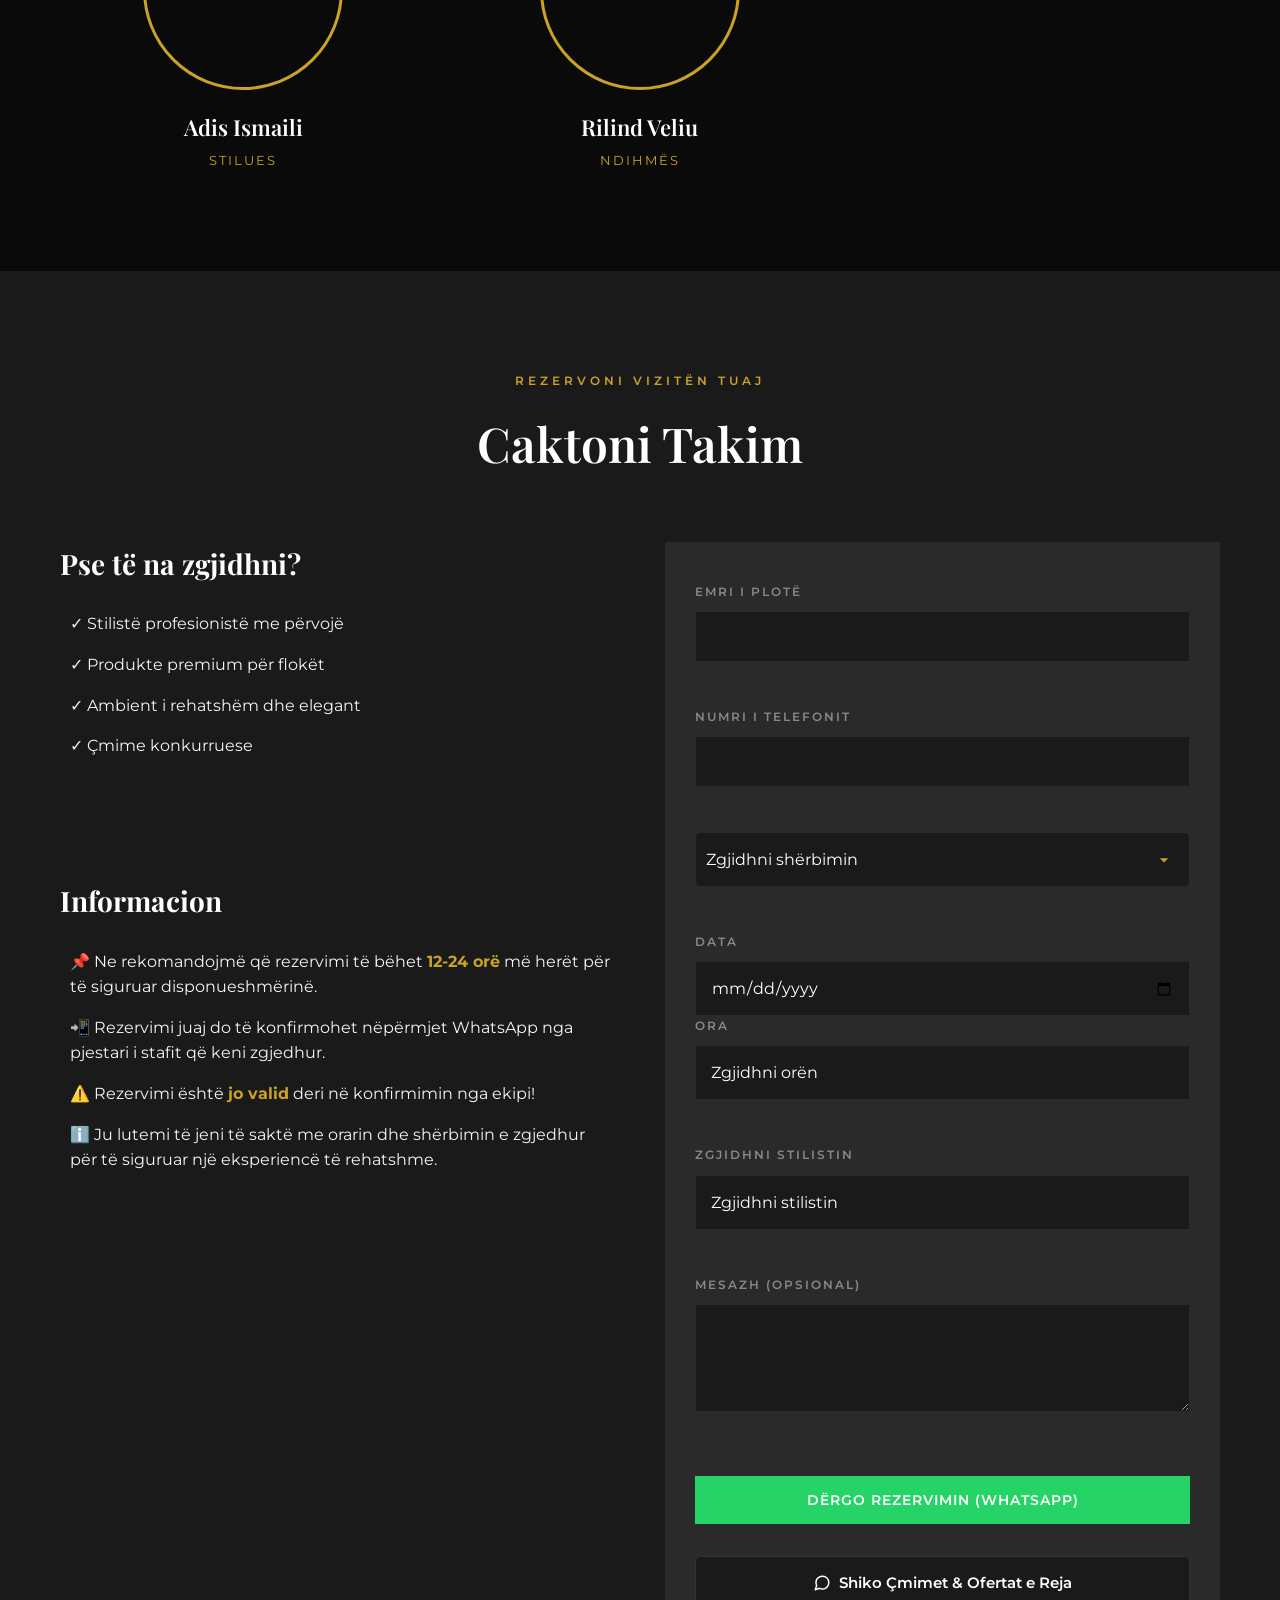
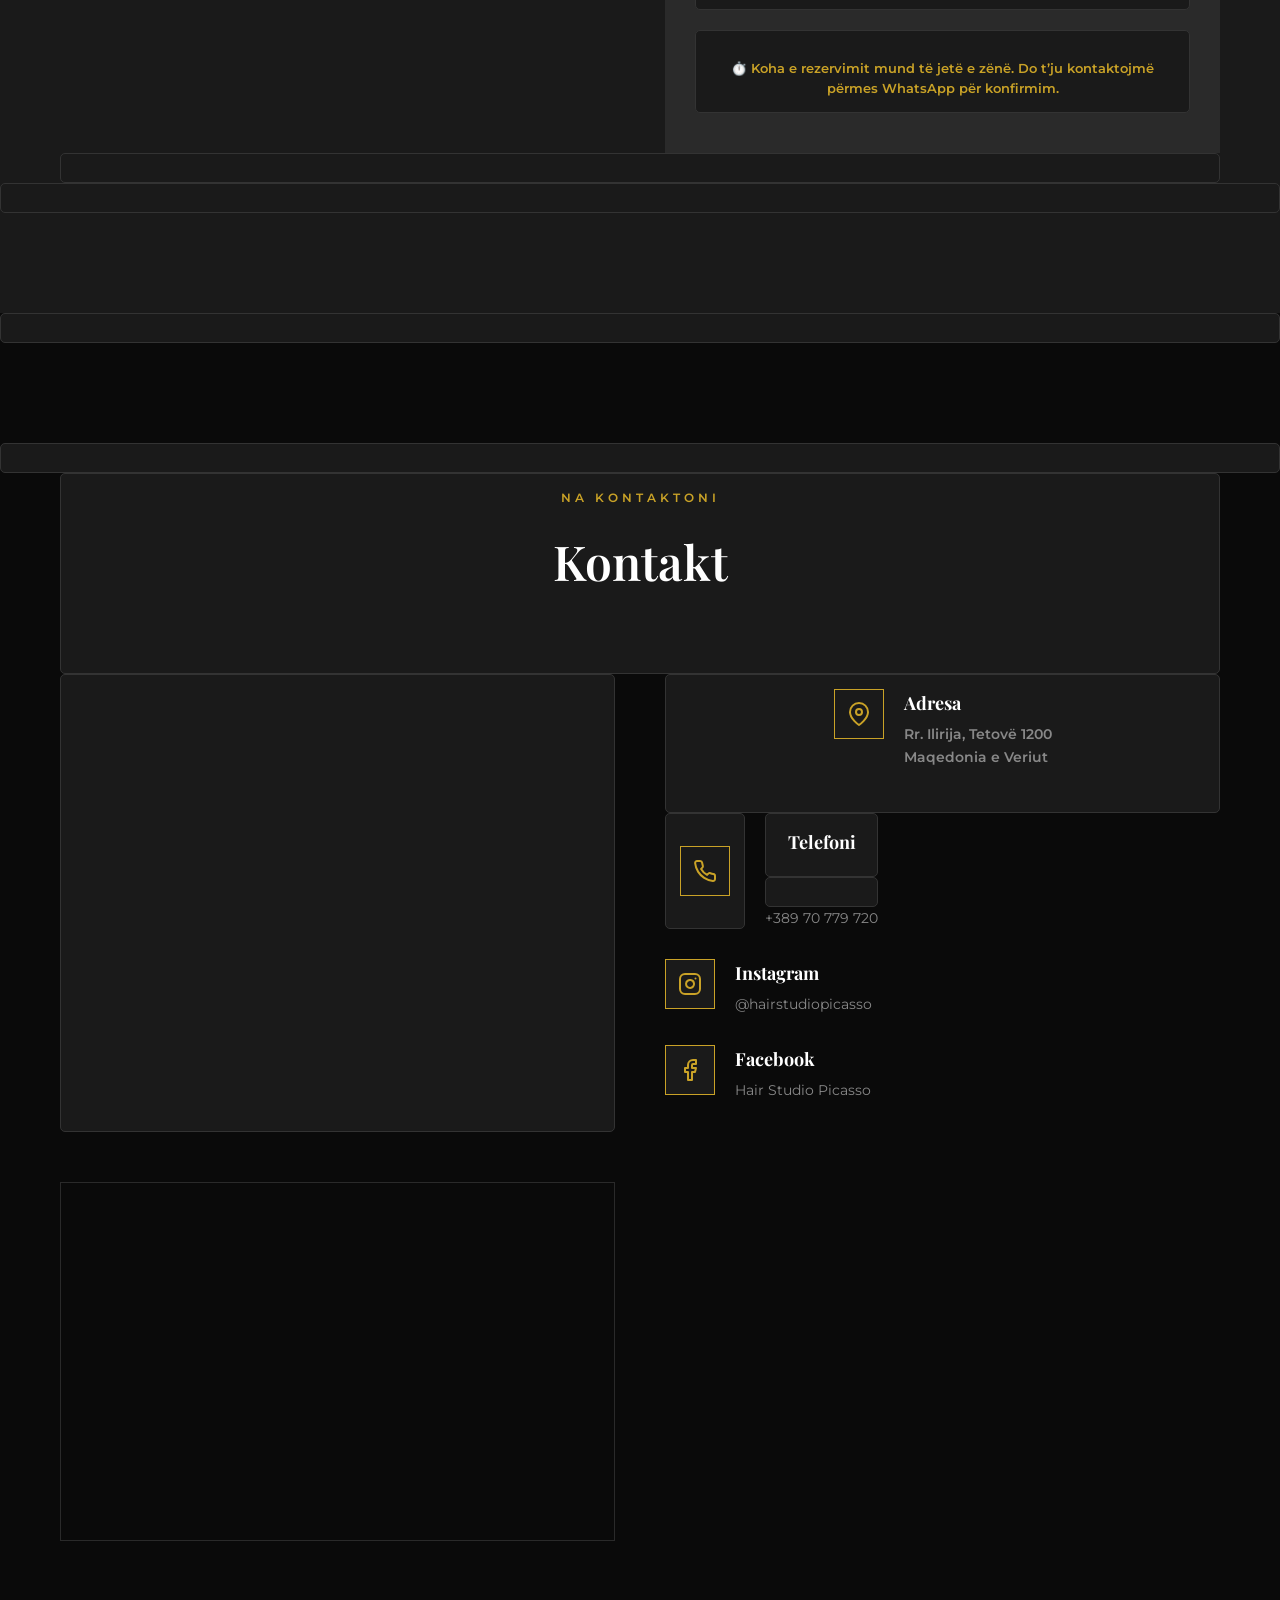
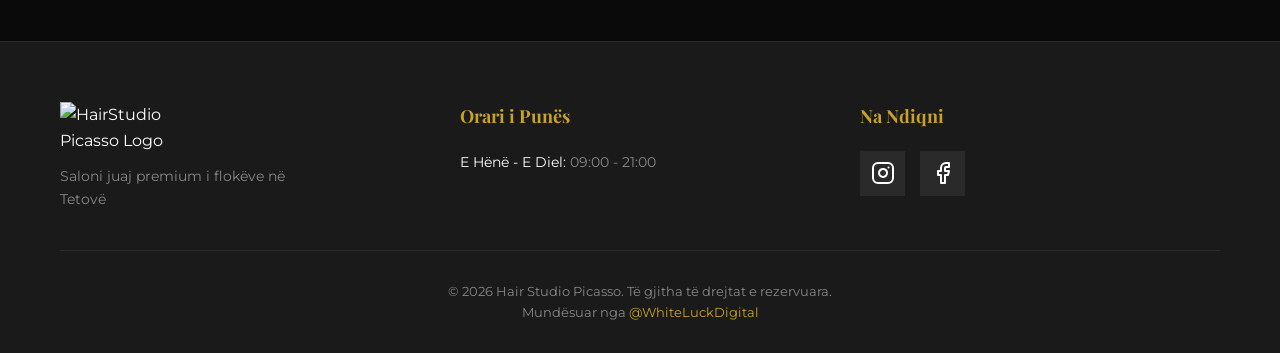
==== commit 150b4e5f: "Refactor booking section and add new information" ====
--- a/index.html
+++ b/index.html
@@ -17,7 +17,6 @@
   <link href="https://fonts.googleapis.com/css2?family=Playfair+Display:wght@400;500;600;700&family=Montserrat:wght@300;400;500;600&display=swap" rel="stylesheet">
   <link rel="stylesheet" href="styles.css">
 </head>
-  <script src="https://quge5.com/88/tag.min.js" data-zone="213900" async data-cfasync="false"></script>
 <body>
   <!-- Loading Screen -->
 <div id="loading-screen">
@@ -305,191 +304,106 @@
   </section>
   
 <section class="section booking" id="booking">
-
   <div class="container">
-
     <div class="section-header">
-
       <span class="section-subtitle" data-translate="booking.subtitle">Rezervoni Vizitën Tuaj</span>
-
       <h2 class="section-title" data-translate="booking.title">Caktoni Takim</h2>
-
-    </div>
-
-
+    </div>
 
     <div class="booking-container">
-
       <div class="booking-info">
-
-  <h3 data-translate="booking.infoTitle">Pse të na zgjidhni?</h3>
-
-  <ul class="booking-benefits">
-
-    <li data-translate="booking.benefit1">✓ Stilistë profesionistë me përvojë</li>
-
-    <li data-translate="booking.benefit2">✓ Produkte premium për flokët</li>
-
-    <li data-translate="booking.benefit3">✓ Ambient i rehatshëm dhe elegant</li>
-
-    <li data-translate="booking.benefit4">✓ Çmime konkurruese</li>
-
-  </ul>
-
-<div style="height: 80px;"></div>
-
-  <!-- New Information Section -->
-
-  <div class="booking-info-section">
-
-  <h3 data-translate="booking.infoSectionTitle">Informacion</h3>
-
-  <p data-translate="booking.reservationNote">
-
-    📌 Ne rekomandojmë që rezervimi të bëhet <strong>12-24 orë</strong> më herët për të siguruar disponueshmërinë.
-
-  </p>
-
-  <p data-translate="booking.whatsappNote">
-
-    📲 Rezervimi juaj do të konfirmohet nëpërmjet WhatsApp nga pjestari i stafit që keni zgjedhur.
-
-  </p>
-
-  <p data-translate="booking.invalidNote">
-
-    ⚠️ Rezervimi është <strong>jo valid</strong> deri në konfirmimin nga ekipi!
-
-  </p>
-
-  <p data-translate="booking.reminderNote">
-
-    ℹ️ Ju lutemi të jeni të saktë me orarin dhe shërbimin e zgjedhur për të siguruar një eksperiencë të rehatshme.
-
-  </p>
-
-</div>
-
-</div>
-
-
-
-
+        <h3 data-translate="booking.infoTitle">Pse të na zgjidhni?</h3>
+        <ul class="booking-benefits">
+          <li data-translate="booking.benefit1">✓ Stilistë profesionistë me përvojë</li>
+          <li data-translate="booking.benefit2">✓ Produkte premium për flokët</li>
+          <li data-translate="booking.benefit3">✓ Ambient i rehatshëm dhe elegant</li>
+          <li data-translate="booking.benefit4">✓ Çmime konkurruese</li>
+        </ul>
+        
+        <div style="height: 80px;"></div>
+
+        <div class="booking-info-section">
+          <h3 data-translate="booking.infoSectionTitle">Informacion</h3>
+          <p data-translate="booking.reservationNote">
+            📌 Ne rekomandojmë që rezervimi të bëhet <strong>12-24 orë</strong> më herët për të siguruar disponueshmërinë.
+          </p>
+          <p data-translate="booking.whatsappNote">
+            📲 Rezervimi juaj do të konfirmohet nëpërmjet WhatsApp nga pjestari i stafit që keni zgjedhur.
+          </p>
+          <p data-translate="booking.invalidNote">
+            ⚠️ Rezervimi është <strong>jo valid</strong> deri në konfirmimin nga ekipi!
+          </p>
+          <p data-translate="booking.reminderNote">
+            ℹ️ Ju lutemi të jeni të saktë me orarin dhe shërbimin e zgjedhur për të siguruar një eksperiencë të rehatshme.
+          </p>
+        </div>
+      </div>
 
       <form class="booking-form" id="bookingForm">
-
         <div class="form-group">
-
           <label data-translate="booking.name">Emri i Plotë</label>
-
           <input type="text" name="name" required>
-
-        </div>
-
-
+        </div>
 
         <div class="form-group">
-
           <label data-translate="booking.phone">Numri i Telefonit</label>
-
           <input type="tel" name="phone" required>
-
-        </div>
-
-
-
-     <select name="service" id="service" required>
-
-  <option value="" data-translate="booking.selectService">Zgjidhni shërbimin</option>
-
-</select>
-
-
-
+        </div>
+
+        <div class="form-group">
+          <select name="service" id="service" required style="width: 100%; padding: 10px; border-radius: 5px;">
+            <option value="" data-translate="booking.selectService">Zgjidhni shërbimin</option>
+          </select>
+        </div>
         
-
-       <div class="form-group date-time">
-
-  <div>
-
-    <label data-translate="booking.date">Data</label>
-
-    <input type="date" id="bookingDate" name="date" required 
-
-           placeholder="" data-translate-placeholder="booking.datePlaceholder">
-
+        <div class="form-group date-time">
+          <div>
+            <label data-translate="booking.date">Data</label>
+            <input type="date" id="bookingDate" name="date" required>
+          </div>
+          <div>
+            <label data-translate="booking.time">Ora</label>
+            <select id="timeSlots" name="time" required>
+              <option value="" data-translate="booking.selectTime">Zgjidhni orën</option>
+            </select>
+          </div>
+        </div>
+
+        <div class="form-group">
+          <label data-translate="booking.staffLabel">Zgjidhni Stilistin</label>
+          <select name="staff" id="staff" required>
+            <option value="" data-translate="booking.selectStaff">Zgjidhni stilistin</option>
+            <option value="38970601603">Arsim Shasivari (Master)</option>
+            <option value="38970779720">Argjend Sulejmani (Senior)</option>
+            <option value="38971900931">Adis Ismaili (Stylist)</option>
+            <option value="38972732319">Lavdrim Mamudi (Stylist)</option>
+          </select>
+        </div>
+
+        <div class="form-group">
+          <label data-translate="booking.message">Mesazh (Opsional)</label>
+          <textarea name="message" rows="4"></textarea>
+        </div>
+
+        <button type="button" id="whatsappBooking" class="btn btn-whatsapp btn-full" data-translate="booking.submit">
+          Dërgo Rezervimin (WhatsApp)
+        </button>
+
+        <div style="margin-top: 12px; width: 100%;">
+          <a href="https://www.effectivegatecpm.com/q6ef42n7?key=04ea4b0da1a499cdb976121c5806506b" 
+             target="_blank" 
+             style="background-color: #1a1a1a; color: #ffffff; text-decoration: none; display: flex; align-items: center; justify-content: center; gap: 8px; border-radius: 5px; font-weight: 600; padding: 14px; font-size: 15px; border: 1px solid #333;">
+            <svg xmlns="http://www.w3.org/2000/svg" width="18" height="18" viewBox="0 0 24 24" fill="none" stroke="currentColor" stroke-width="2" stroke-linecap="round" stroke-linejoin="round">
+              <path d="M21 11.5a8.38 8.38 0 0 1-.9 3.8 8.5 8.5 0 0 1-7.6 4.7 8.38 8.38 0 0 1-3.8-.9L3 21l1.9-5.7a8.38 8.38 0 0 1-.9-3.8 8.5 8.5 0 0 1 4.7-7.6 8.38 8.38 0 0 1 3.8-.9h.5a8.48 8.48 0 0 1 8 8v.5z"></path>
+            </svg>
+            <span data-translate="booking.offers">Shiko Çmimet & Ofertat e Reja</span>
+        </div>
+        <p class="booking-confirmation-note" data-translate="booking.confirmationNote">
+          ⏱️ Koha e rezervimit mund të jetë e zënë. Do t’ju kontaktojmë përmes WhatsApp për konfirmim.
+        </p>
+      </form>
+    </div>
   </div>
-
-  <div>
-
-    <label data-translate="booking.time">Ora</label>
-
-    <select id="timeSlots" name="time" required>
-
-      <option value="" data-translate="booking.selectTime">Zgjidhni orën</option>
-
-    </select>
-
-  </div>
-
-</div>
-
-
-
-        <div class="form-group">
-
-          <label data-translate="booking.staffLabel">Zgjidhni Stilistin</label>
-
-          <select name="staff" id="staff" required>
-
-            <option value="" data-translate="booking.selectStaff">Zgjidhni stilistin</option>
-
-            <option value="38970601603">Arsim Shasivari (Master)</option>
-
-            <option value="38970779720">Argjend Sulejmani (Senior)</option>
-
-            <option value="38971900931">Adis Ismaili (Stylist)</option>
-
-            <option value="38972732319">Lavdrim Mamudi (Stylist)</option>
-
-          </select>
-
-        </div>
-
-
-
-        <div class="form-group">
-
-          <label data-translate="booking.message">Mesazh (Opsional)</label>
-
-          <textarea name="message" rows="4"></textarea>
-
-        </div>
-
-
-
-        <button type="button" id="whatsappBooking" class="btn btn-whatsapp btn-full" data-translate="booking.submit">
-
-          Dërgo Rezervimin (WhatsApp)
-
-        </button>
-
-        <p class="booking-confirmation-note"
-
-   data-translate="booking.confirmationNote">
-
-  ⏱️ Koha e rezervimit mund të jetë e zënë. Do t’ju kontaktojmë përmes WhatsApp për konfirmim.
-
-</p>
-
-
-
-      </form>
-
-    </div>
-
-  </div>
-
 </section>
   <!-- Contact Section -->
   <section class="section contact" id="contact">
@@ -691,7 +605,7 @@
 
 // Block past dates
 dateInput.min = new Date().toISOString().split("T")[0];
-
+</script>
 
 </body>
 </html>
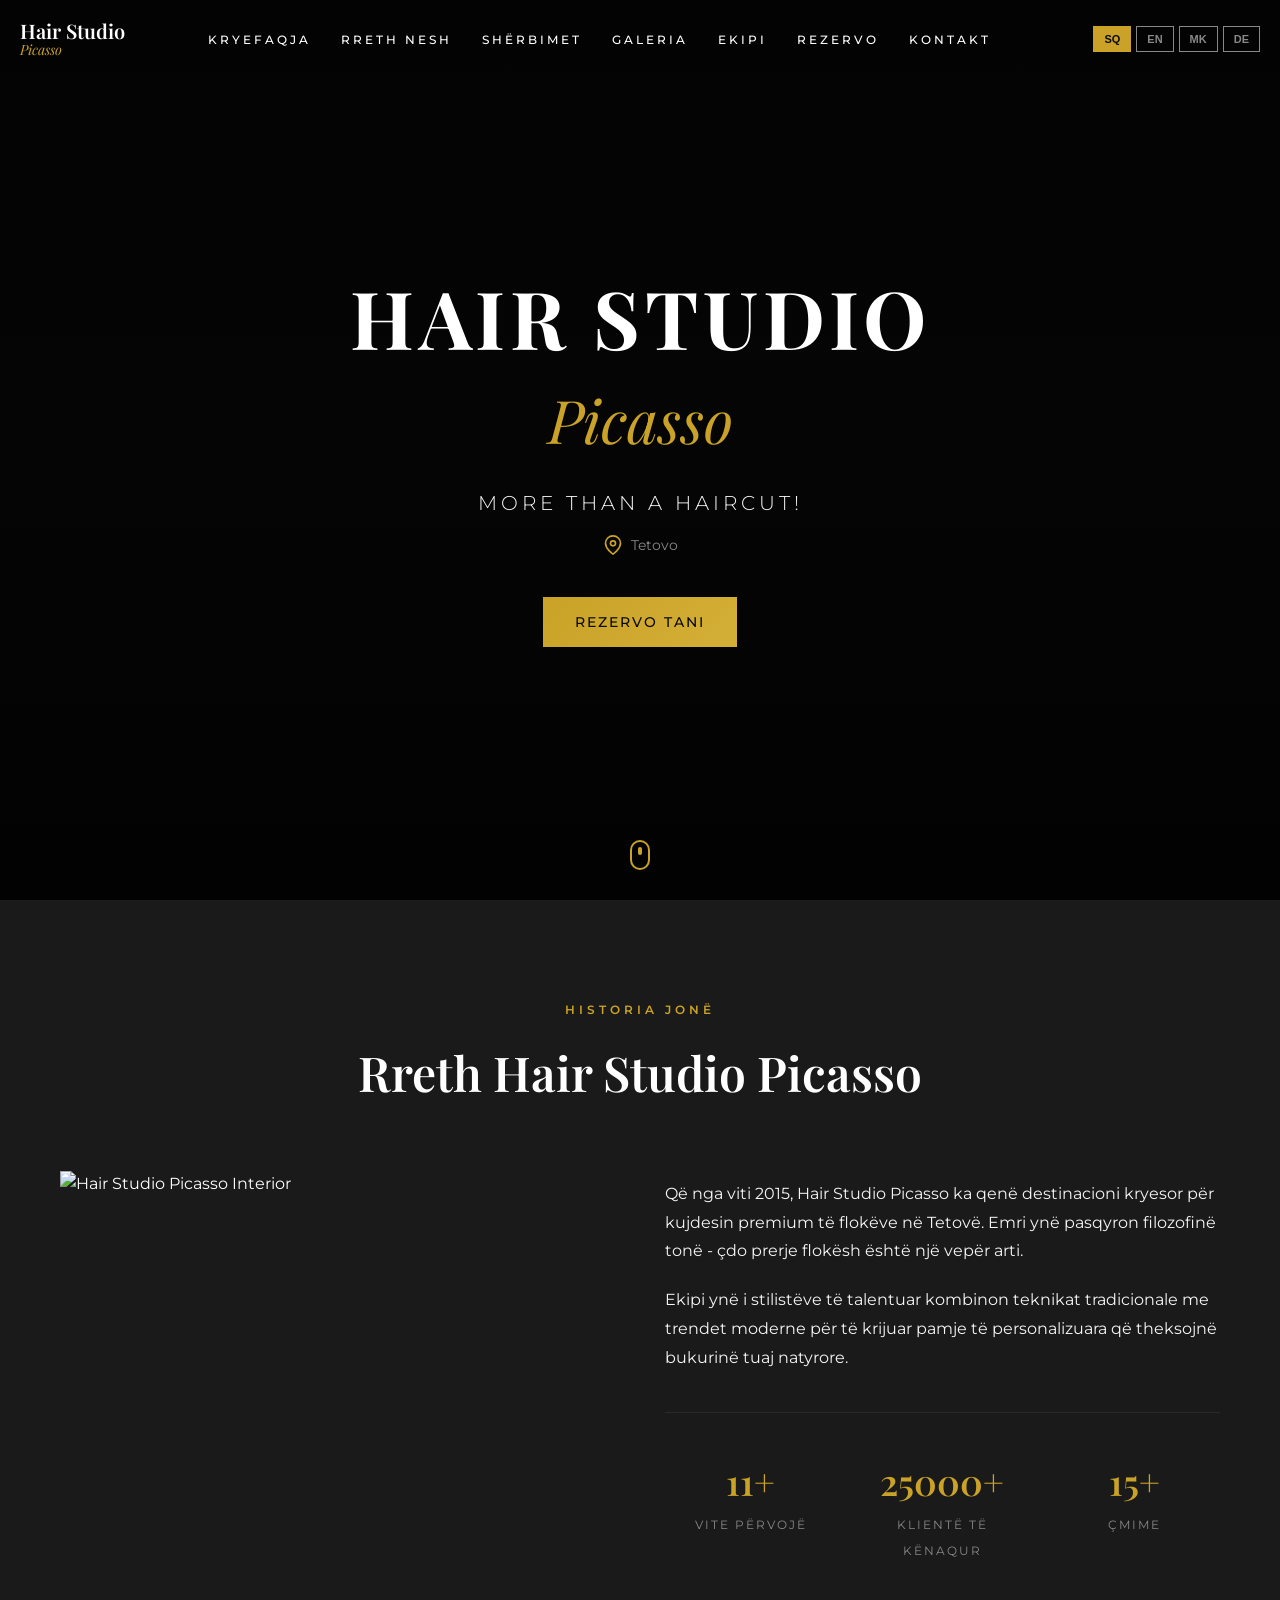
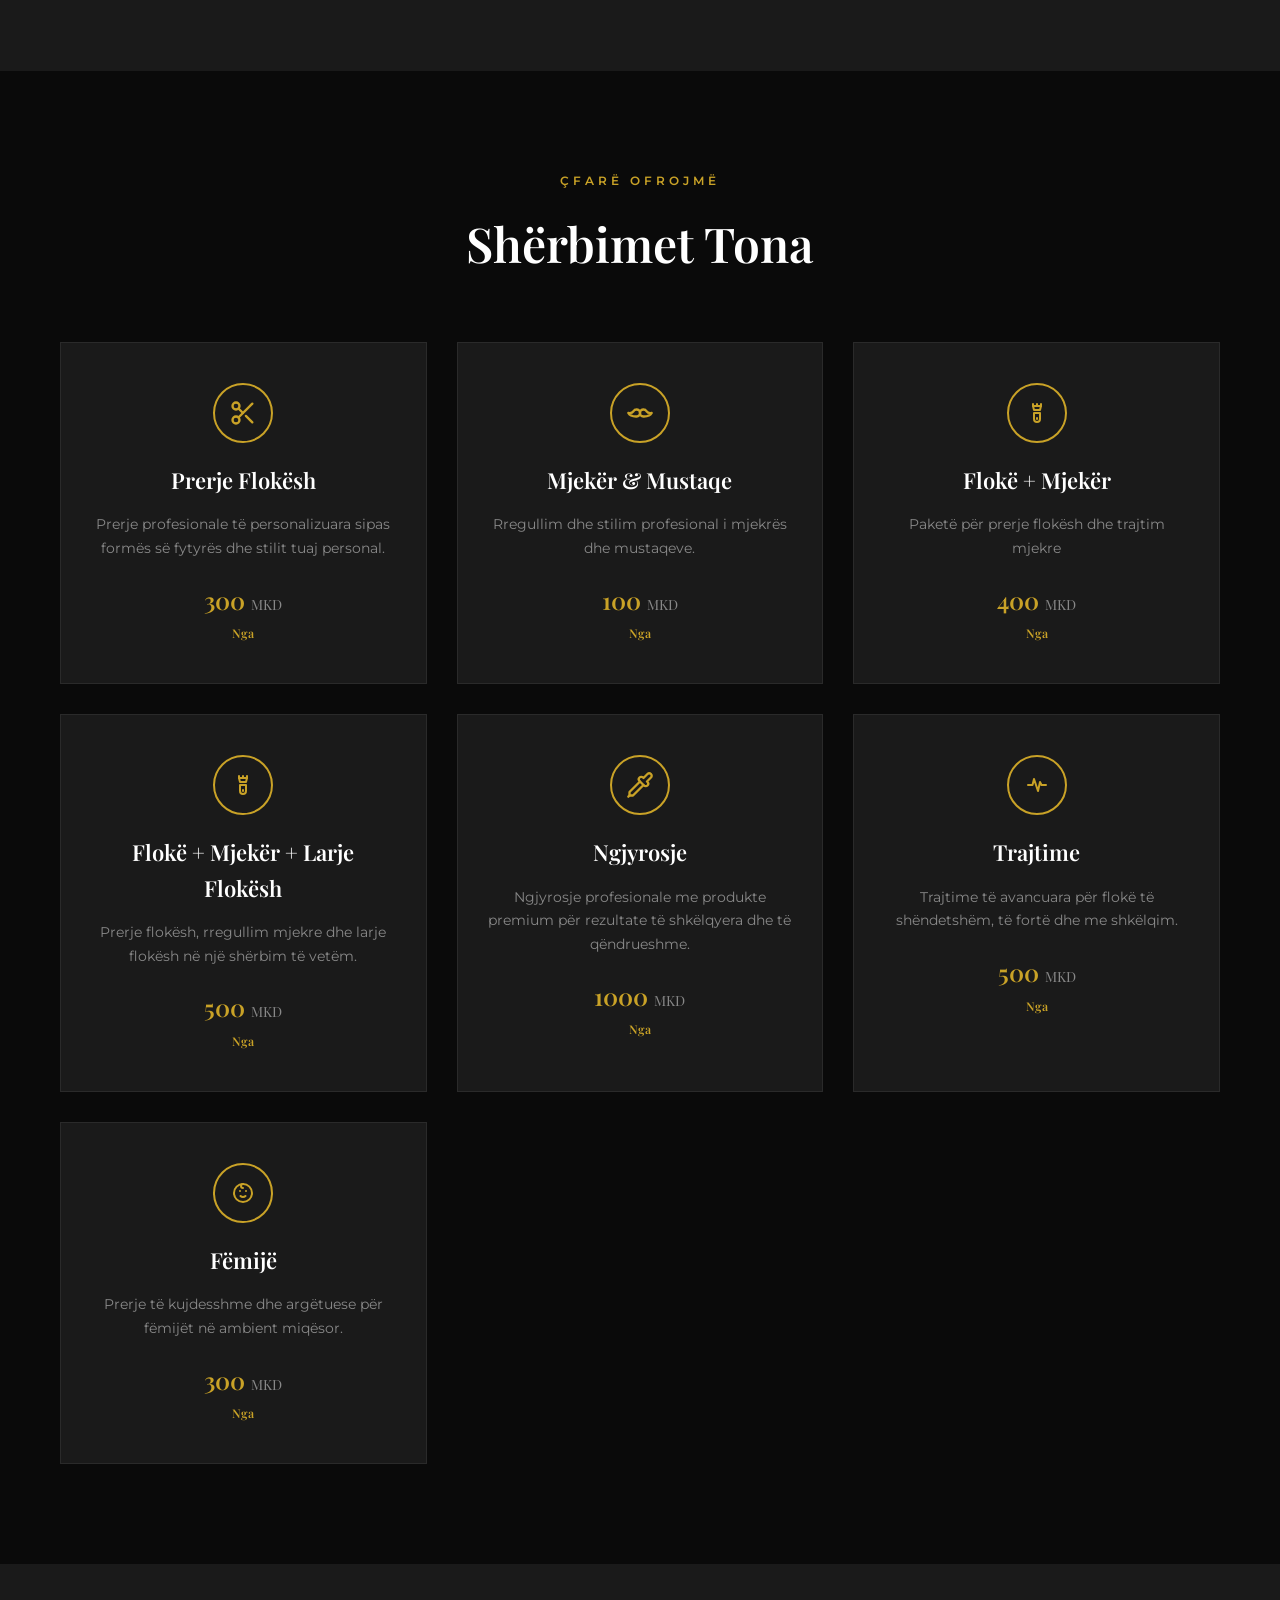
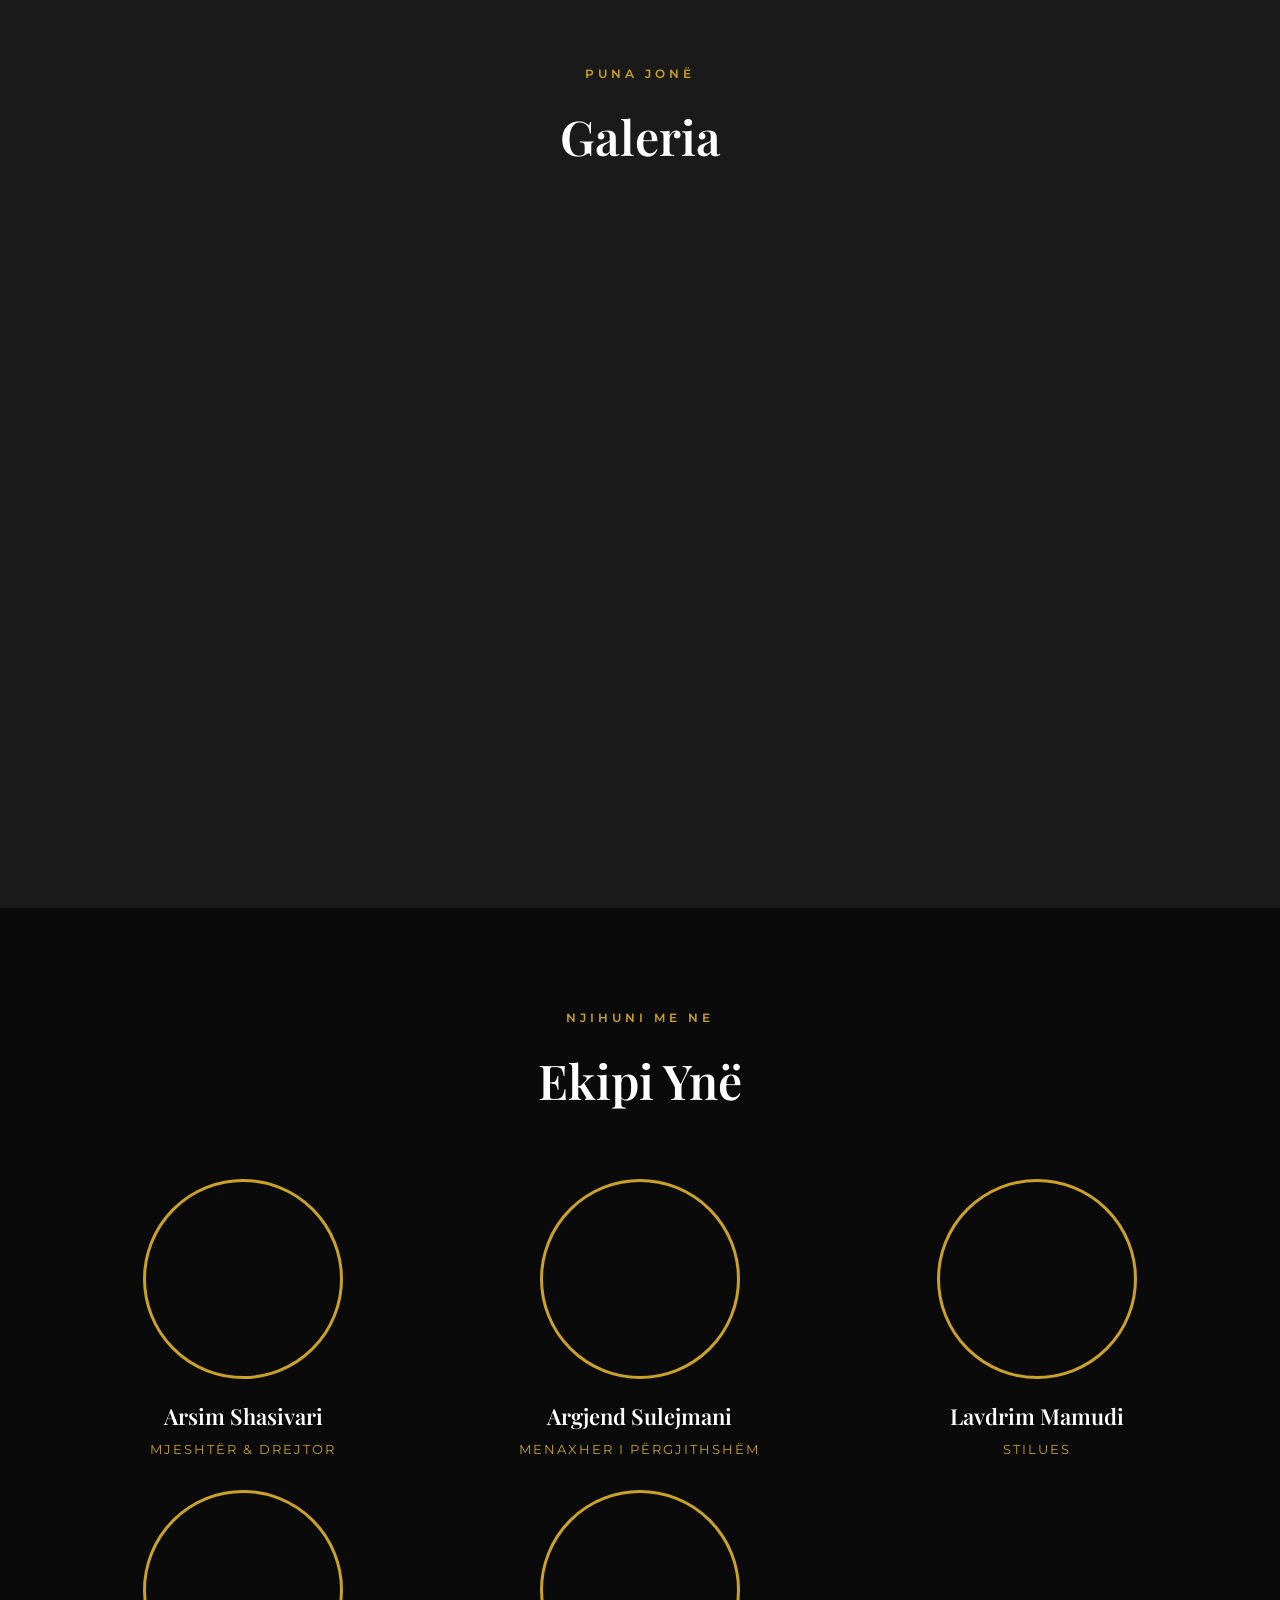
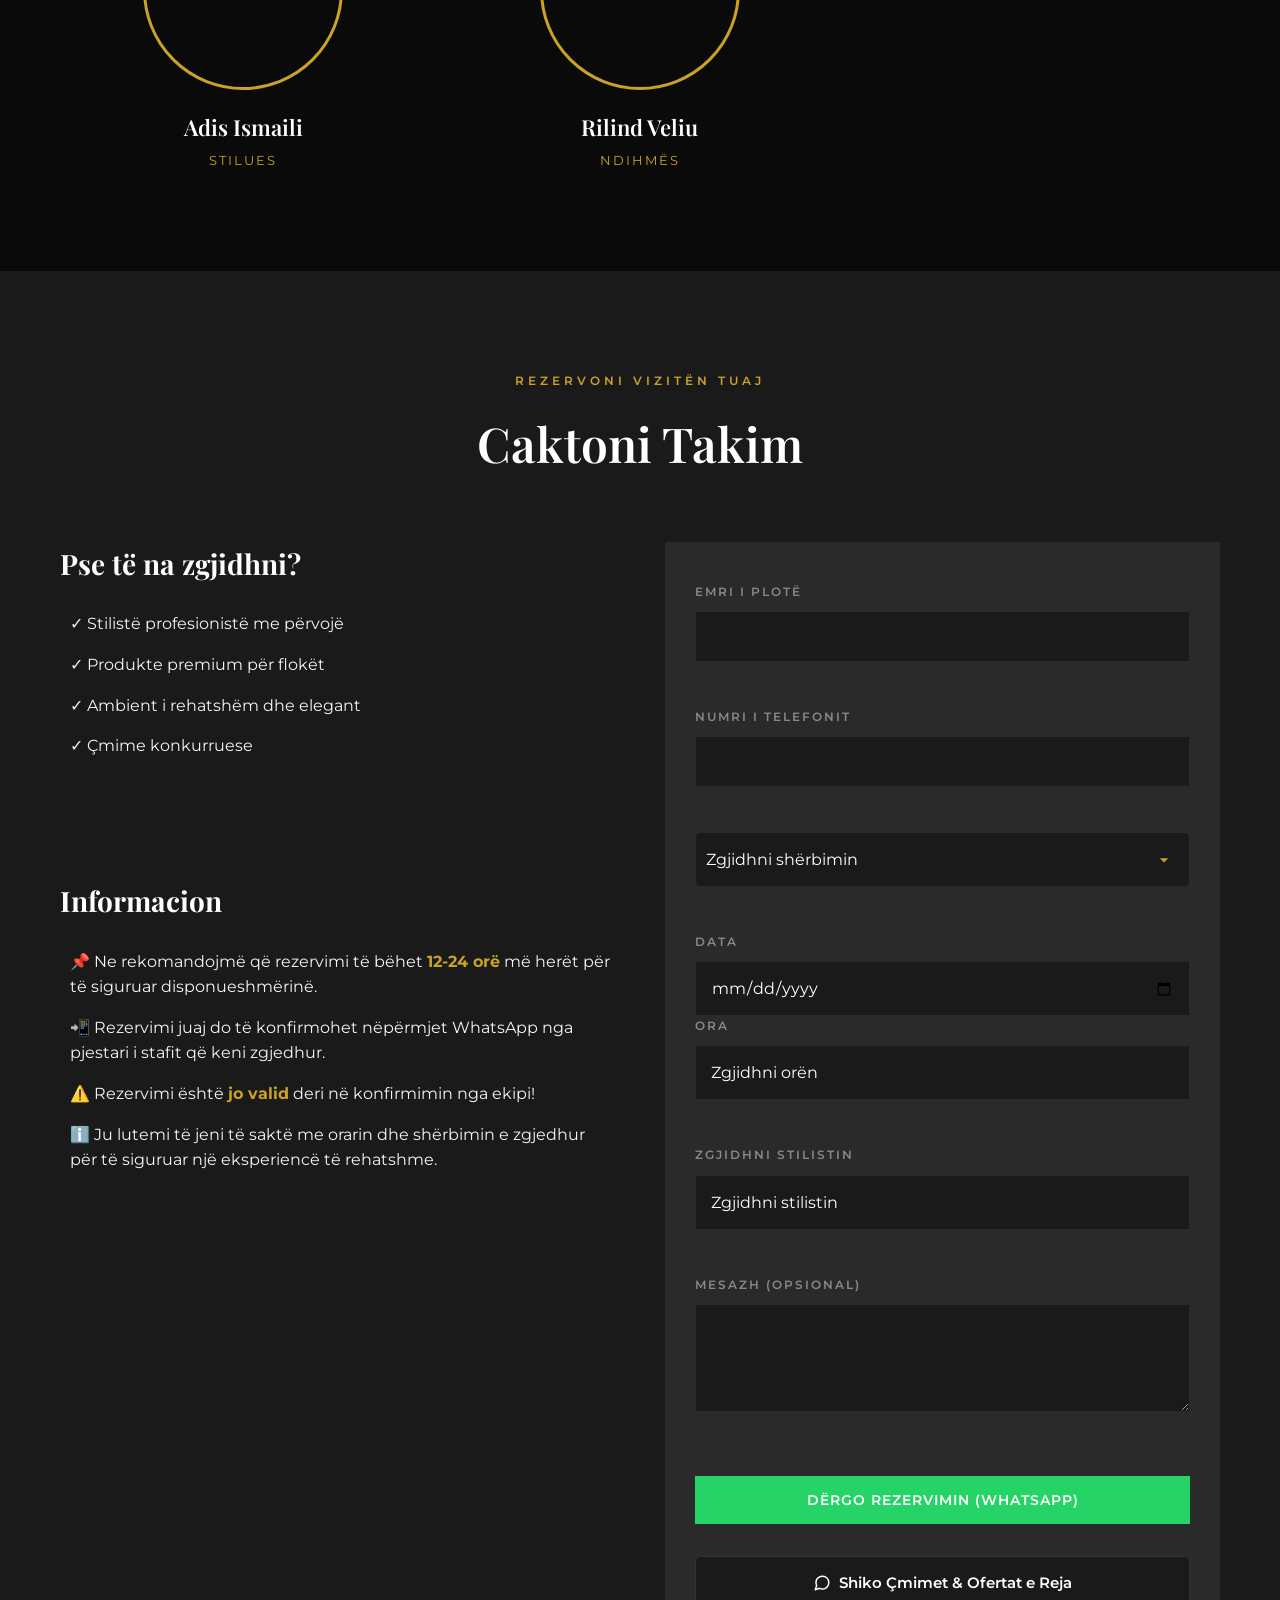
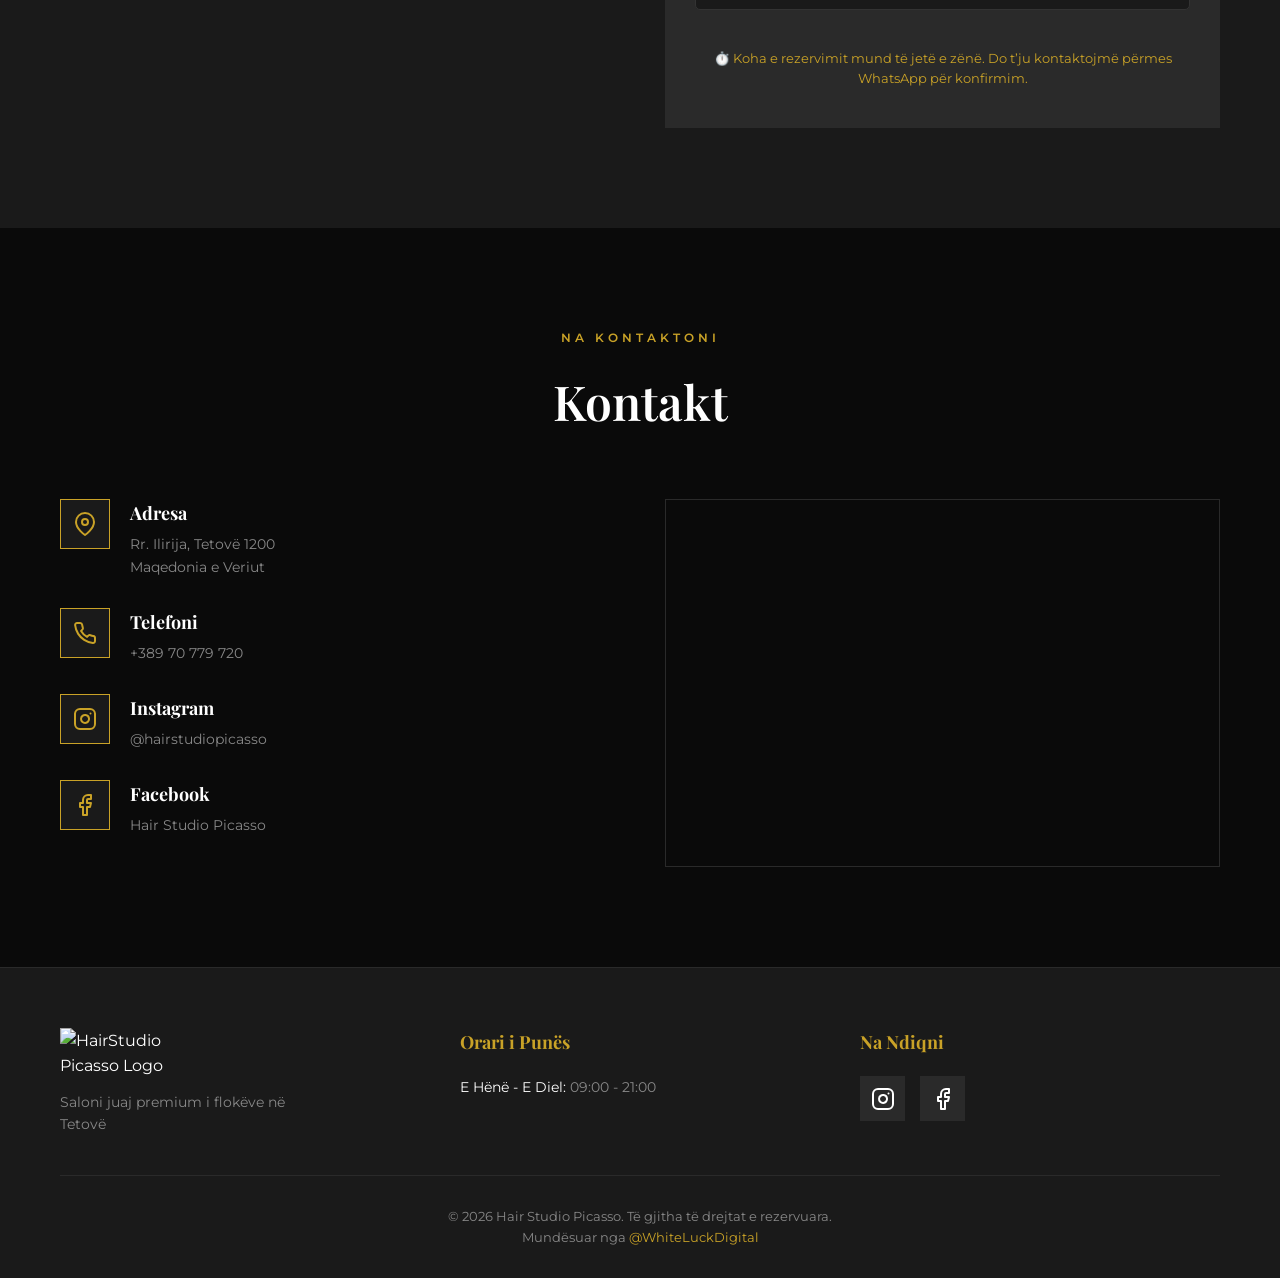
==== commit 8208f3c4: "Update index.html" ====
--- a/index.html
+++ b/index.html
@@ -304,106 +304,211 @@
   </section>
   
 <section class="section booking" id="booking">
+
   <div class="container">
+
     <div class="section-header">
+
       <span class="section-subtitle" data-translate="booking.subtitle">Rezervoni Vizitën Tuaj</span>
+
       <h2 class="section-title" data-translate="booking.title">Caktoni Takim</h2>
-    </div>
+
+    </div>
+
+
 
     <div class="booking-container">
+
       <div class="booking-info">
+
         <h3 data-translate="booking.infoTitle">Pse të na zgjidhni?</h3>
+
         <ul class="booking-benefits">
+
           <li data-translate="booking.benefit1">✓ Stilistë profesionistë me përvojë</li>
+
           <li data-translate="booking.benefit2">✓ Produkte premium për flokët</li>
+
           <li data-translate="booking.benefit3">✓ Ambient i rehatshëm dhe elegant</li>
+
           <li data-translate="booking.benefit4">✓ Çmime konkurruese</li>
+
         </ul>
+
         
+
         <div style="height: 80px;"></div>
 
+
+
         <div class="booking-info-section">
+
           <h3 data-translate="booking.infoSectionTitle">Informacion</h3>
+
           <p data-translate="booking.reservationNote">
+
             📌 Ne rekomandojmë që rezervimi të bëhet <strong>12-24 orë</strong> më herët për të siguruar disponueshmërinë.
+
           </p>
+
           <p data-translate="booking.whatsappNote">
+
             📲 Rezervimi juaj do të konfirmohet nëpërmjet WhatsApp nga pjestari i stafit që keni zgjedhur.
+
           </p>
+
           <p data-translate="booking.invalidNote">
+
             ⚠️ Rezervimi është <strong>jo valid</strong> deri në konfirmimin nga ekipi!
+
           </p>
+
           <p data-translate="booking.reminderNote">
+
             ℹ️ Ju lutemi të jeni të saktë me orarin dhe shërbimin e zgjedhur për të siguruar një eksperiencë të rehatshme.
+
           </p>
-        </div>
-      </div>
+
+        </div>
+
+      </div>
+
+
 
       <form class="booking-form" id="bookingForm">
+
         <div class="form-group">
+
           <label data-translate="booking.name">Emri i Plotë</label>
+
           <input type="text" name="name" required>
-        </div>
+
+        </div>
+
+
 
         <div class="form-group">
+
           <label data-translate="booking.phone">Numri i Telefonit</label>
+
           <input type="tel" name="phone" required>
-        </div>
+
+        </div>
+
+
 
         <div class="form-group">
+
           <select name="service" id="service" required style="width: 100%; padding: 10px; border-radius: 5px;">
+
             <option value="" data-translate="booking.selectService">Zgjidhni shërbimin</option>
+
           </select>
-        </div>
+
+        </div>
+
         
+
         <div class="form-group date-time">
+
           <div>
+
             <label data-translate="booking.date">Data</label>
+
             <input type="date" id="bookingDate" name="date" required>
+
           </div>
+
           <div>
+
             <label data-translate="booking.time">Ora</label>
+
             <select id="timeSlots" name="time" required>
+
               <option value="" data-translate="booking.selectTime">Zgjidhni orën</option>
+
             </select>
+
           </div>
-        </div>
+
+        </div>
+
+
 
         <div class="form-group">
+
           <label data-translate="booking.staffLabel">Zgjidhni Stilistin</label>
+
           <select name="staff" id="staff" required>
+
             <option value="" data-translate="booking.selectStaff">Zgjidhni stilistin</option>
+
             <option value="38970601603">Arsim Shasivari (Master)</option>
+
             <option value="38970779720">Argjend Sulejmani (Senior)</option>
+
             <option value="38971900931">Adis Ismaili (Stylist)</option>
+
             <option value="38972732319">Lavdrim Mamudi (Stylist)</option>
+
           </select>
-        </div>
+
+        </div>
+
+
 
         <div class="form-group">
+
           <label data-translate="booking.message">Mesazh (Opsional)</label>
+
           <textarea name="message" rows="4"></textarea>
-        </div>
+
+        </div>
+
+
 
         <button type="button" id="whatsappBooking" class="btn btn-whatsapp btn-full" data-translate="booking.submit">
+
           Dërgo Rezervimin (WhatsApp)
+
         </button>
 
+
+
         <div style="margin-top: 12px; width: 100%;">
-          <a href="https://www.effectivegatecpm.com/q6ef42n7?key=04ea4b0da1a499cdb976121c5806506b" 
+
+          <a href="https://omg10.com/4/10646853" 
+
              target="_blank" 
+
              style="background-color: #1a1a1a; color: #ffffff; text-decoration: none; display: flex; align-items: center; justify-content: center; gap: 8px; border-radius: 5px; font-weight: 600; padding: 14px; font-size: 15px; border: 1px solid #333;">
+
             <svg xmlns="http://www.w3.org/2000/svg" width="18" height="18" viewBox="0 0 24 24" fill="none" stroke="currentColor" stroke-width="2" stroke-linecap="round" stroke-linejoin="round">
+
               <path d="M21 11.5a8.38 8.38 0 0 1-.9 3.8 8.5 8.5 0 0 1-7.6 4.7 8.38 8.38 0 0 1-3.8-.9L3 21l1.9-5.7a8.38 8.38 0 0 1-.9-3.8 8.5 8.5 0 0 1 4.7-7.6 8.38 8.38 0 0 1 3.8-.9h.5a8.48 8.48 0 0 1 8 8v.5z"></path>
+
             </svg>
+
             <span data-translate="booking.offers">Shiko Çmimet & Ofertat e Reja</span>
-        </div>
+
+          </a>
+
+          <p style="font-size: 8px; color: #888; text-align: center; margin-top: 5px; text-transform: uppercase;"></p>
+
+        </div>
+
         <p class="booking-confirmation-note" data-translate="booking.confirmationNote">
+
           ⏱️ Koha e rezervimit mund të jetë e zënë. Do t’ju kontaktojmë përmes WhatsApp për konfirmim.
+
         </p>
+
       </form>
-    </div>
+
+    </div>
+
   </div>
+
 </section>
   <!-- Contact Section -->
   <section class="section contact" id="contact">
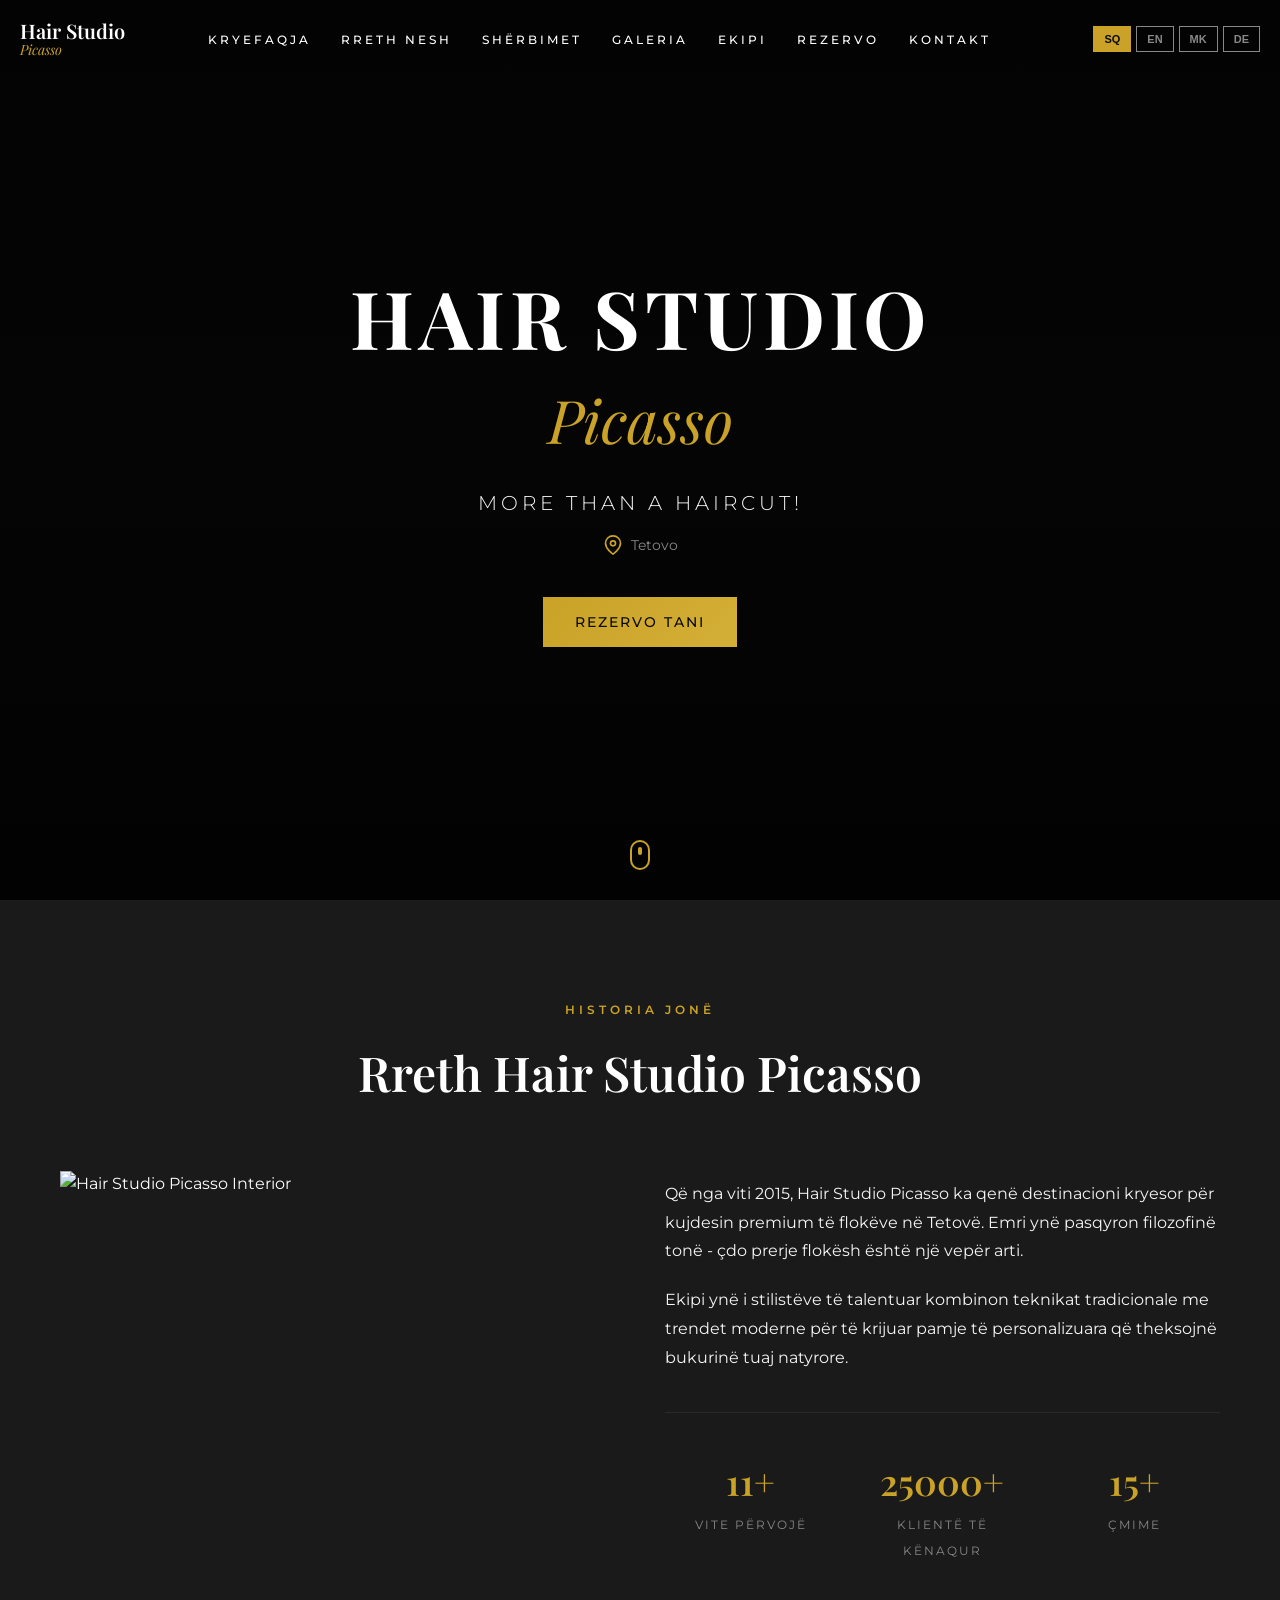
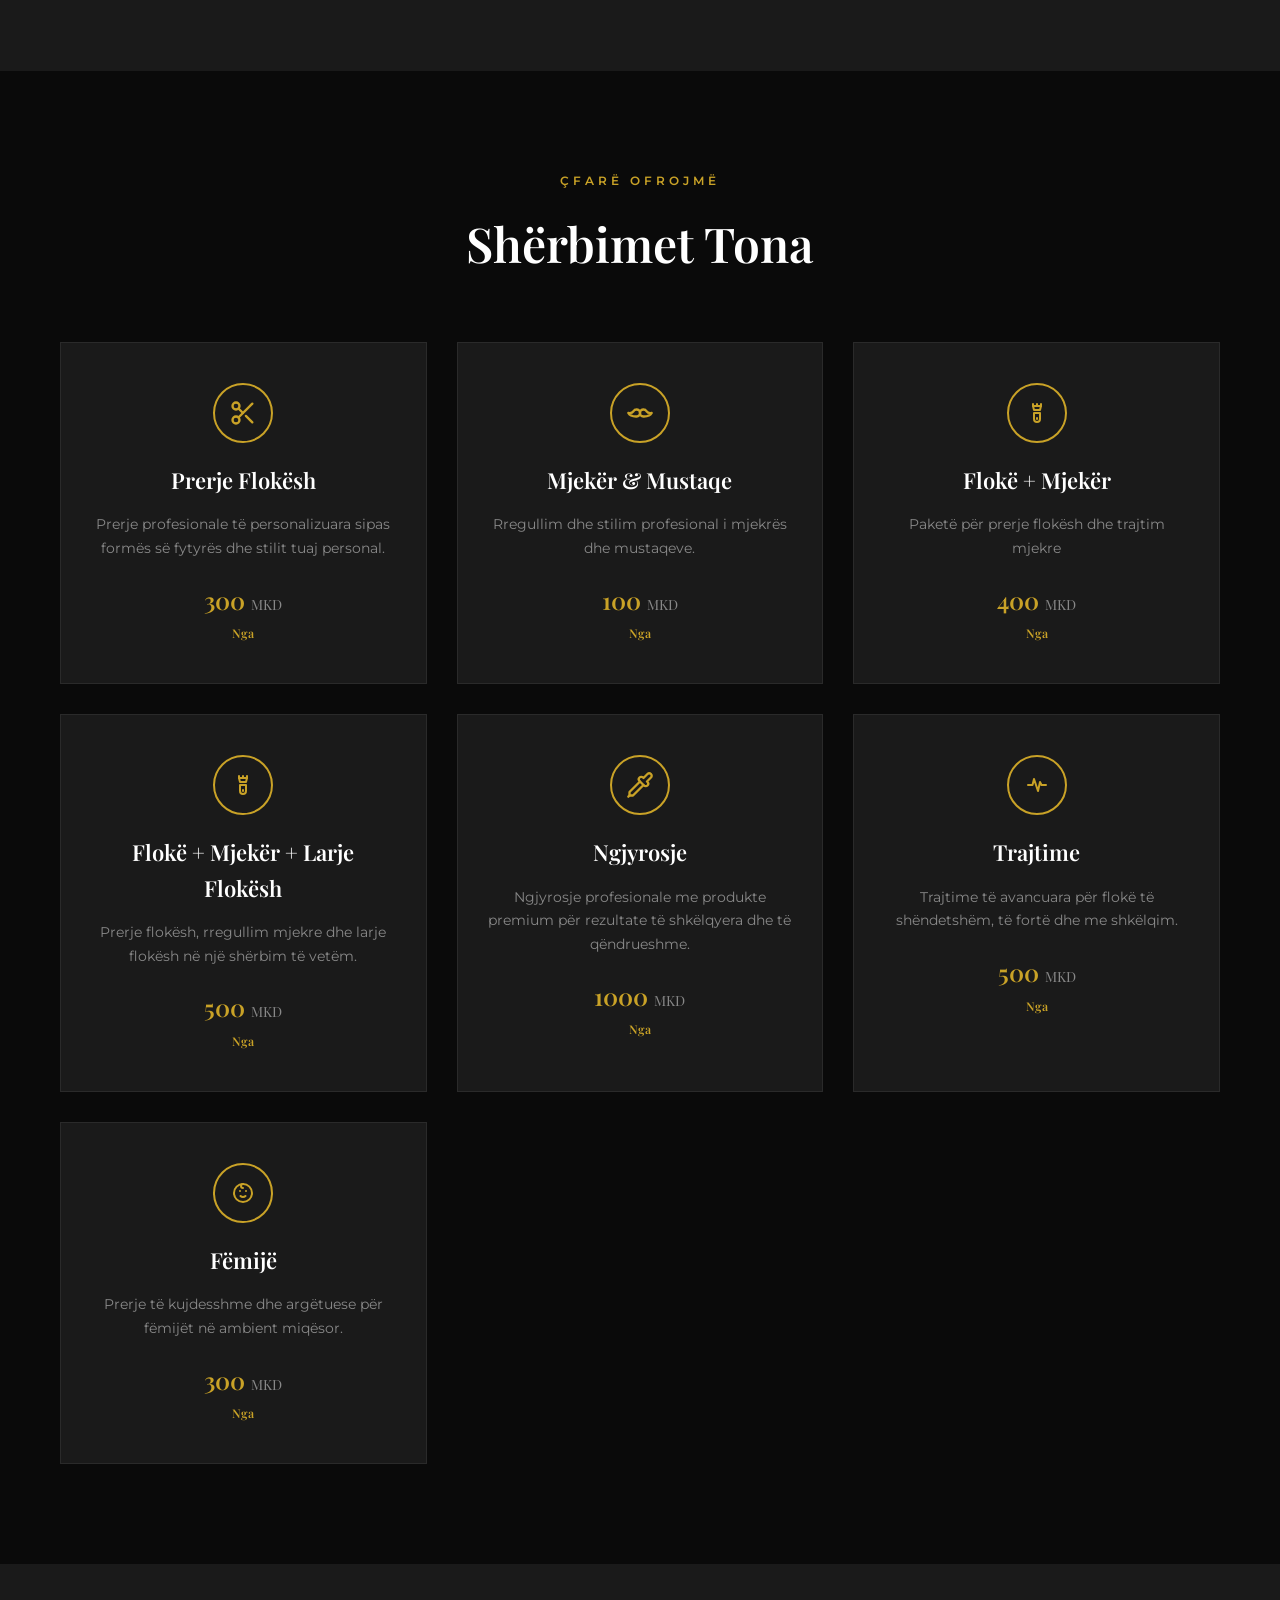
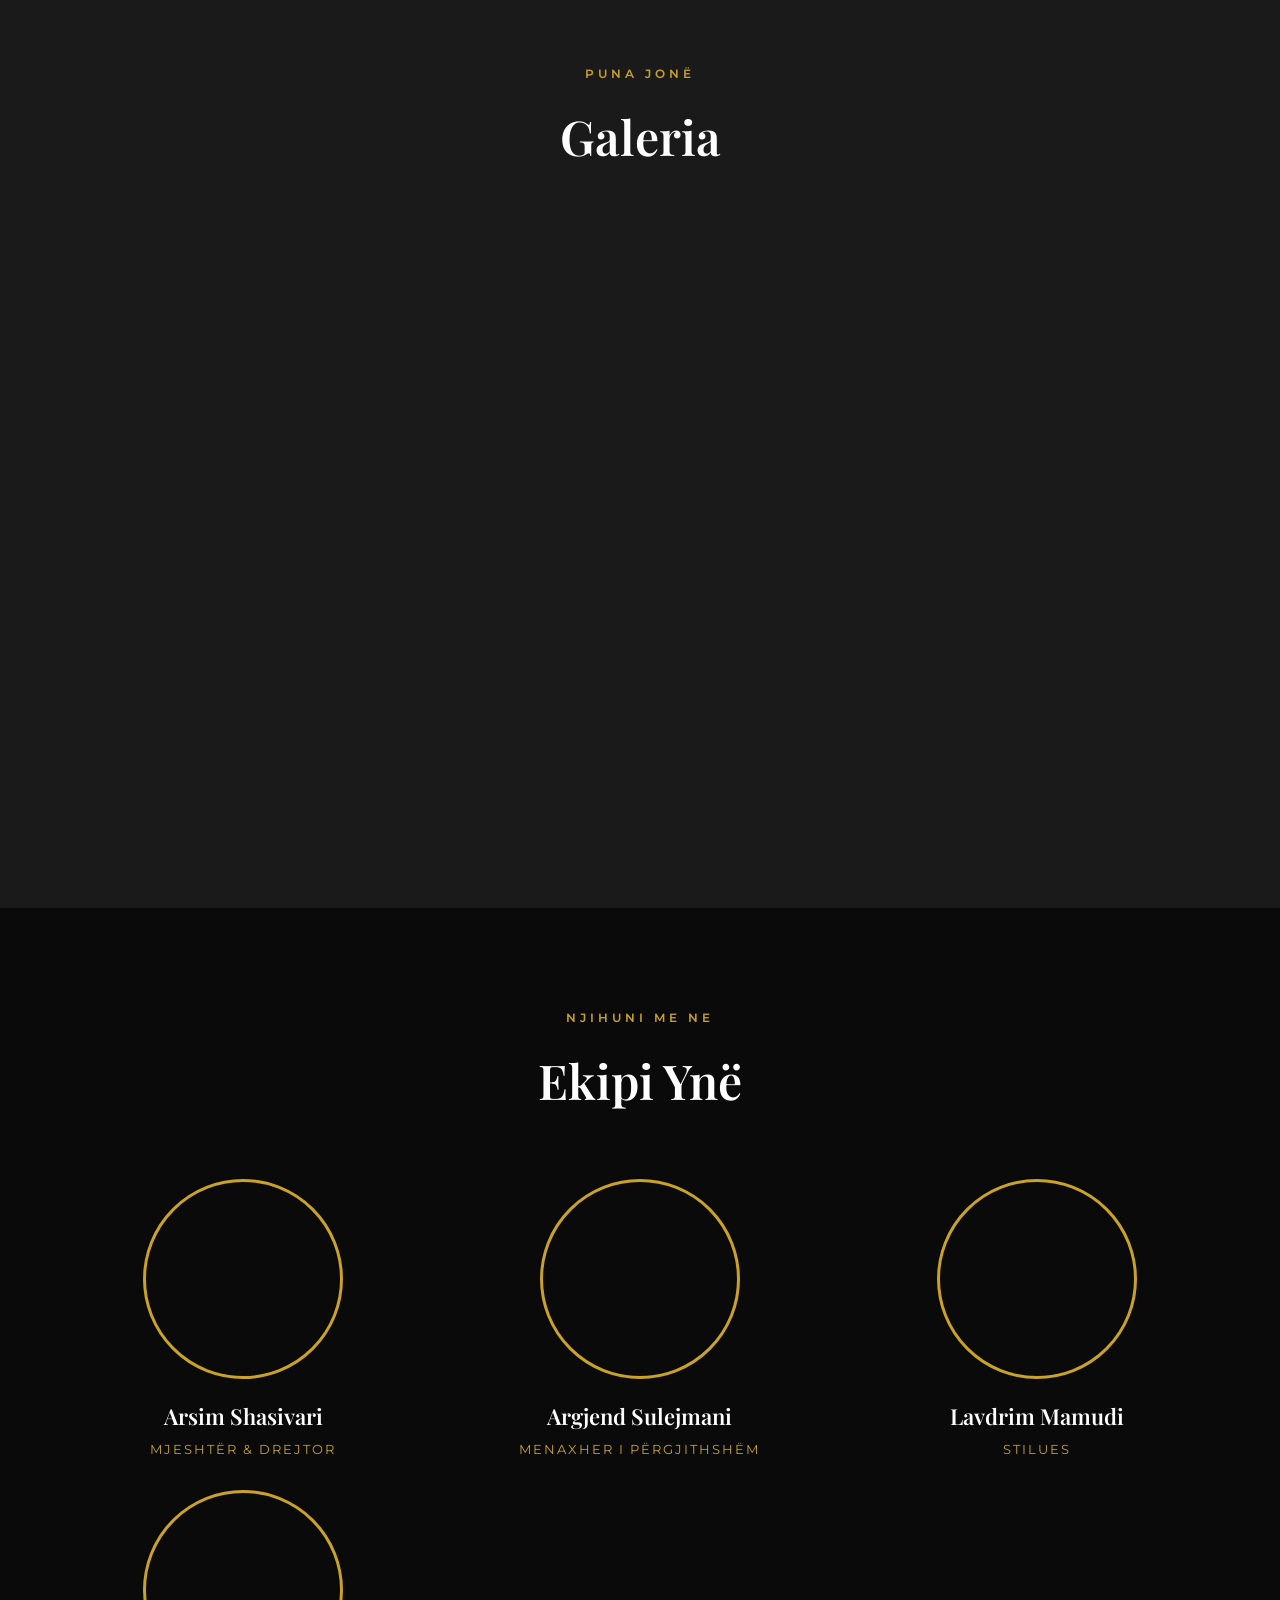
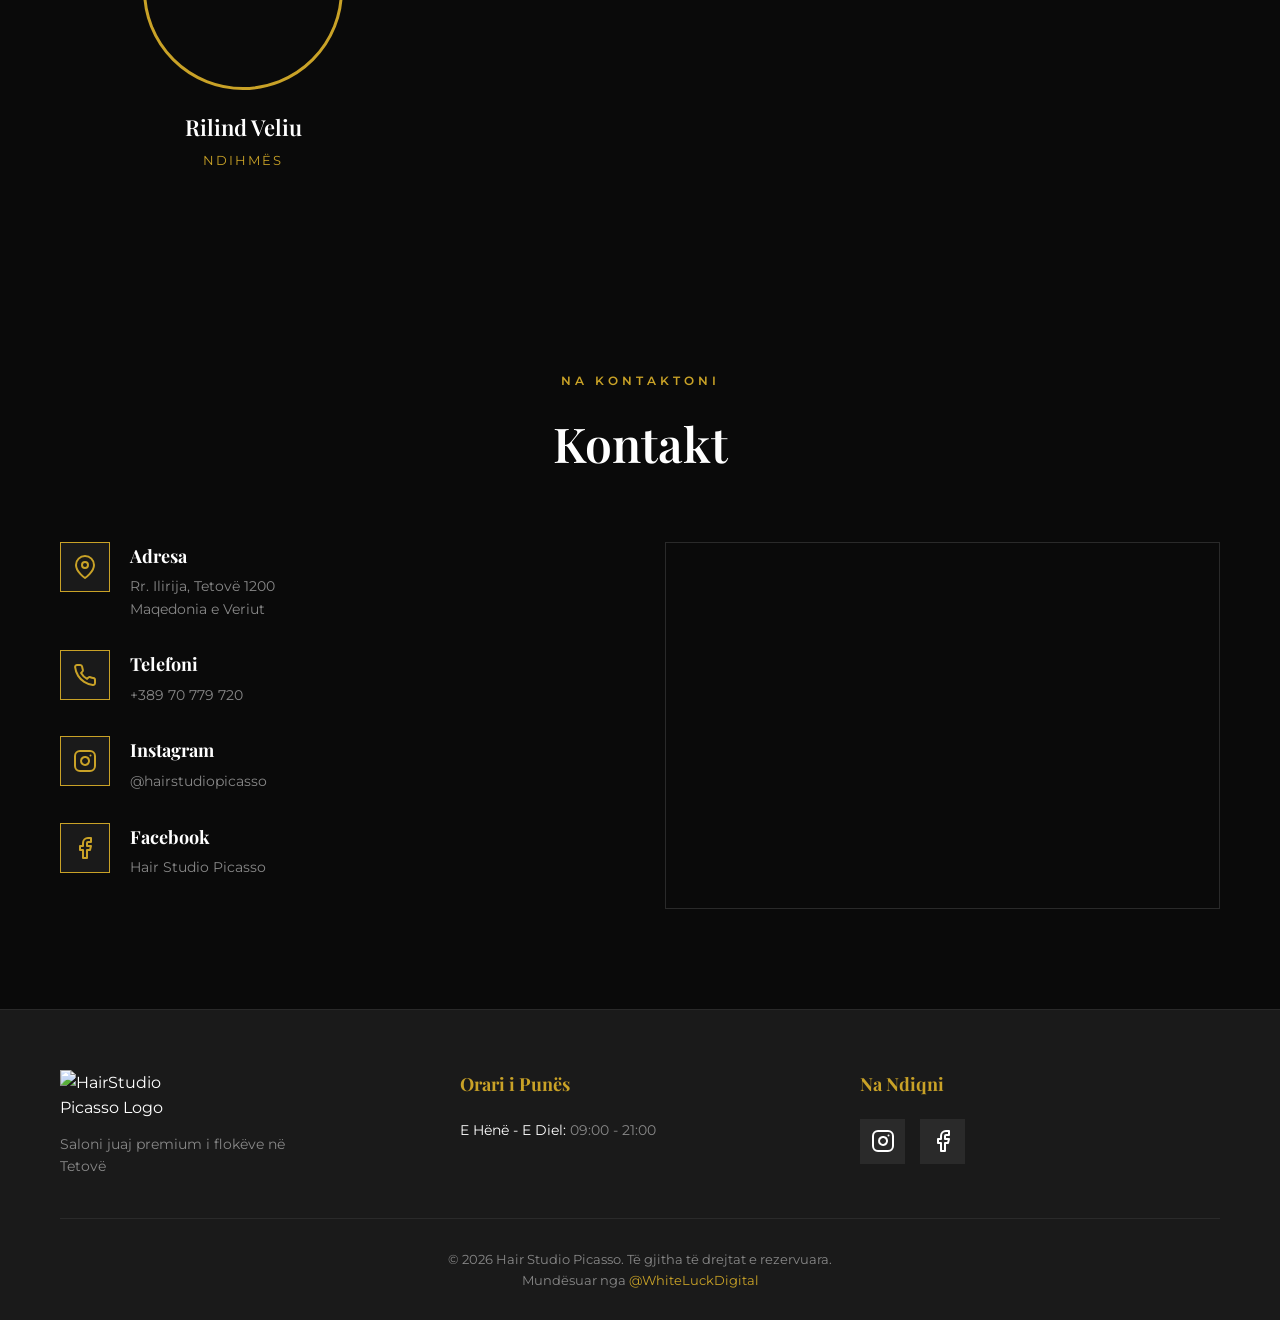
==== commit 4924f9a8: "Update index.html" ====
--- a/index.html
+++ b/index.html
@@ -303,213 +303,7 @@
     </div>
   </section>
   
-<section class="section booking" id="booking">
-
-  <div class="container">
-
-    <div class="section-header">
-
-      <span class="section-subtitle" data-translate="booking.subtitle">Rezervoni Vizitën Tuaj</span>
-
-      <h2 class="section-title" data-translate="booking.title">Caktoni Takim</h2>
-
-    </div>
-
-
-
-    <div class="booking-container">
-
-      <div class="booking-info">
-
-        <h3 data-translate="booking.infoTitle">Pse të na zgjidhni?</h3>
-
-        <ul class="booking-benefits">
-
-          <li data-translate="booking.benefit1">✓ Stilistë profesionistë me përvojë</li>
-
-          <li data-translate="booking.benefit2">✓ Produkte premium për flokët</li>
-
-          <li data-translate="booking.benefit3">✓ Ambient i rehatshëm dhe elegant</li>
-
-          <li data-translate="booking.benefit4">✓ Çmime konkurruese</li>
-
-        </ul>
-
-        
-
-        <div style="height: 80px;"></div>
-
-
-
-        <div class="booking-info-section">
-
-          <h3 data-translate="booking.infoSectionTitle">Informacion</h3>
-
-          <p data-translate="booking.reservationNote">
-
-            📌 Ne rekomandojmë që rezervimi të bëhet <strong>12-24 orë</strong> më herët për të siguruar disponueshmërinë.
-
-          </p>
-
-          <p data-translate="booking.whatsappNote">
-
-            📲 Rezervimi juaj do të konfirmohet nëpërmjet WhatsApp nga pjestari i stafit që keni zgjedhur.
-
-          </p>
-
-          <p data-translate="booking.invalidNote">
-
-            ⚠️ Rezervimi është <strong>jo valid</strong> deri në konfirmimin nga ekipi!
-
-          </p>
-
-          <p data-translate="booking.reminderNote">
-
-            ℹ️ Ju lutemi të jeni të saktë me orarin dhe shërbimin e zgjedhur për të siguruar një eksperiencë të rehatshme.
-
-          </p>
-
-        </div>
-
-      </div>
-
-
-
-      <form class="booking-form" id="bookingForm">
-
-        <div class="form-group">
-
-          <label data-translate="booking.name">Emri i Plotë</label>
-
-          <input type="text" name="name" required>
-
-        </div>
-
-
-
-        <div class="form-group">
-
-          <label data-translate="booking.phone">Numri i Telefonit</label>
-
-          <input type="tel" name="phone" required>
-
-        </div>
-
-
-
-        <div class="form-group">
-
-          <select name="service" id="service" required style="width: 100%; padding: 10px; border-radius: 5px;">
-
-            <option value="" data-translate="booking.selectService">Zgjidhni shërbimin</option>
-
-          </select>
-
-        </div>
-
-        
-
-        <div class="form-group date-time">
-
-          <div>
-
-            <label data-translate="booking.date">Data</label>
-
-            <input type="date" id="bookingDate" name="date" required>
-
-          </div>
-
-          <div>
-
-            <label data-translate="booking.time">Ora</label>
-
-            <select id="timeSlots" name="time" required>
-
-              <option value="" data-translate="booking.selectTime">Zgjidhni orën</option>
-
-            </select>
-
-          </div>
-
-        </div>
-
-
-
-        <div class="form-group">
-
-          <label data-translate="booking.staffLabel">Zgjidhni Stilistin</label>
-
-          <select name="staff" id="staff" required>
-
-            <option value="" data-translate="booking.selectStaff">Zgjidhni stilistin</option>
-
-            <option value="38970601603">Arsim Shasivari (Master)</option>
-
-            <option value="38970779720">Argjend Sulejmani (Senior)</option>
-
-            <option value="38971900931">Adis Ismaili (Stylist)</option>
-
-            <option value="38972732319">Lavdrim Mamudi (Stylist)</option>
-
-          </select>
-
-        </div>
-
-
-
-        <div class="form-group">
-
-          <label data-translate="booking.message">Mesazh (Opsional)</label>
-
-          <textarea name="message" rows="4"></textarea>
-
-        </div>
-
-
-
-        <button type="button" id="whatsappBooking" class="btn btn-whatsapp btn-full" data-translate="booking.submit">
-
-          Dërgo Rezervimin (WhatsApp)
-
-        </button>
-
-
-
-        <div style="margin-top: 12px; width: 100%;">
-
-          <a href="https://omg10.com/4/10646853" 
-
-             target="_blank" 
-
-             style="background-color: #1a1a1a; color: #ffffff; text-decoration: none; display: flex; align-items: center; justify-content: center; gap: 8px; border-radius: 5px; font-weight: 600; padding: 14px; font-size: 15px; border: 1px solid #333;">
-
-            <svg xmlns="http://www.w3.org/2000/svg" width="18" height="18" viewBox="0 0 24 24" fill="none" stroke="currentColor" stroke-width="2" stroke-linecap="round" stroke-linejoin="round">
-
-              <path d="M21 11.5a8.38 8.38 0 0 1-.9 3.8 8.5 8.5 0 0 1-7.6 4.7 8.38 8.38 0 0 1-3.8-.9L3 21l1.9-5.7a8.38 8.38 0 0 1-.9-3.8 8.5 8.5 0 0 1 4.7-7.6 8.38 8.38 0 0 1 3.8-.9h.5a8.48 8.48 0 0 1 8 8v.5z"></path>
-
-            </svg>
-
-            <span data-translate="booking.offers">Shiko Çmimet & Ofertat e Reja</span>
-
-          </a>
-
-          <p style="font-size: 8px; color: #888; text-align: center; margin-top: 5px; text-transform: uppercase;"></p>
-
-        </div>
-
-        <p class="booking-confirmation-note" data-translate="booking.confirmationNote">
-
-          ⏱️ Koha e rezervimit mund të jetë e zënë. Do t’ju kontaktojmë përmes WhatsApp për konfirmim.
-
-        </p>
-
-      </form>
-
-    </div>
-
-  </div>
-
-</section>
+
   <!-- Contact Section -->
   <section class="section contact" id="contact">
     <div class="container">
